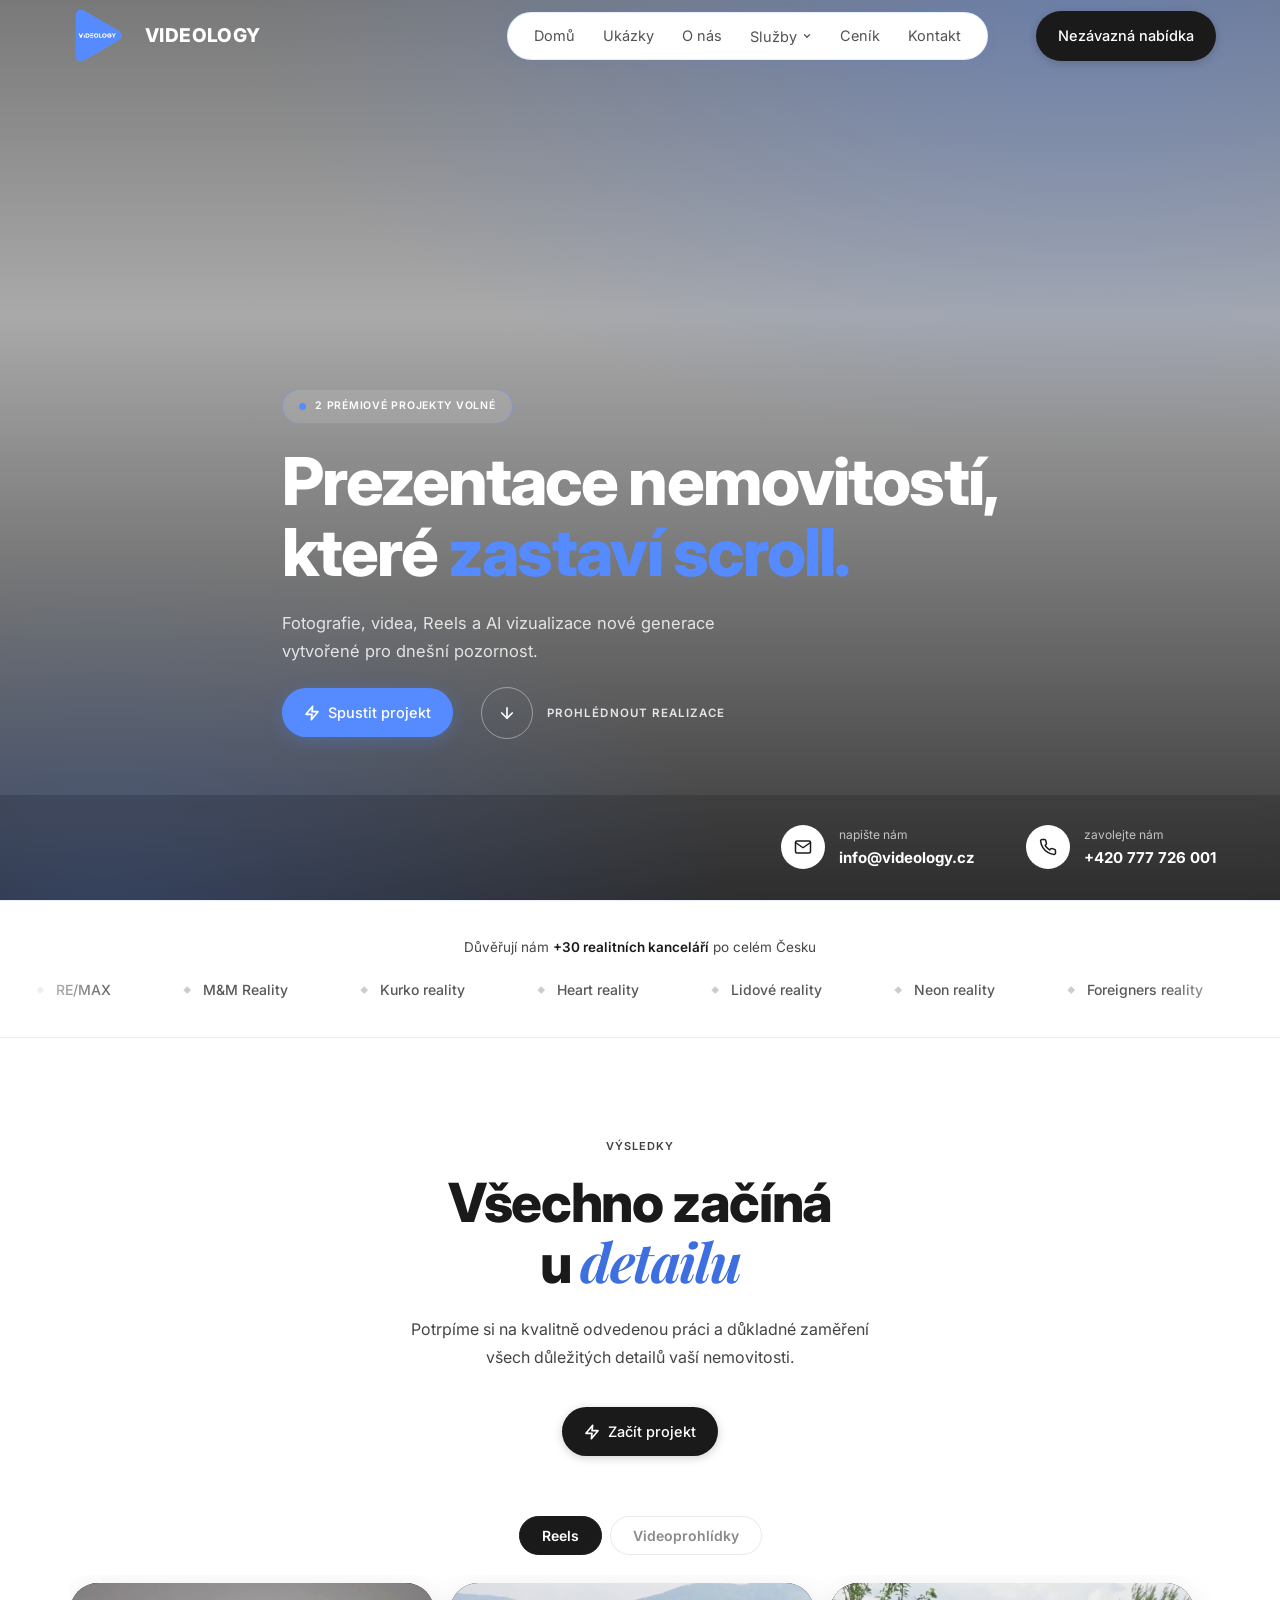
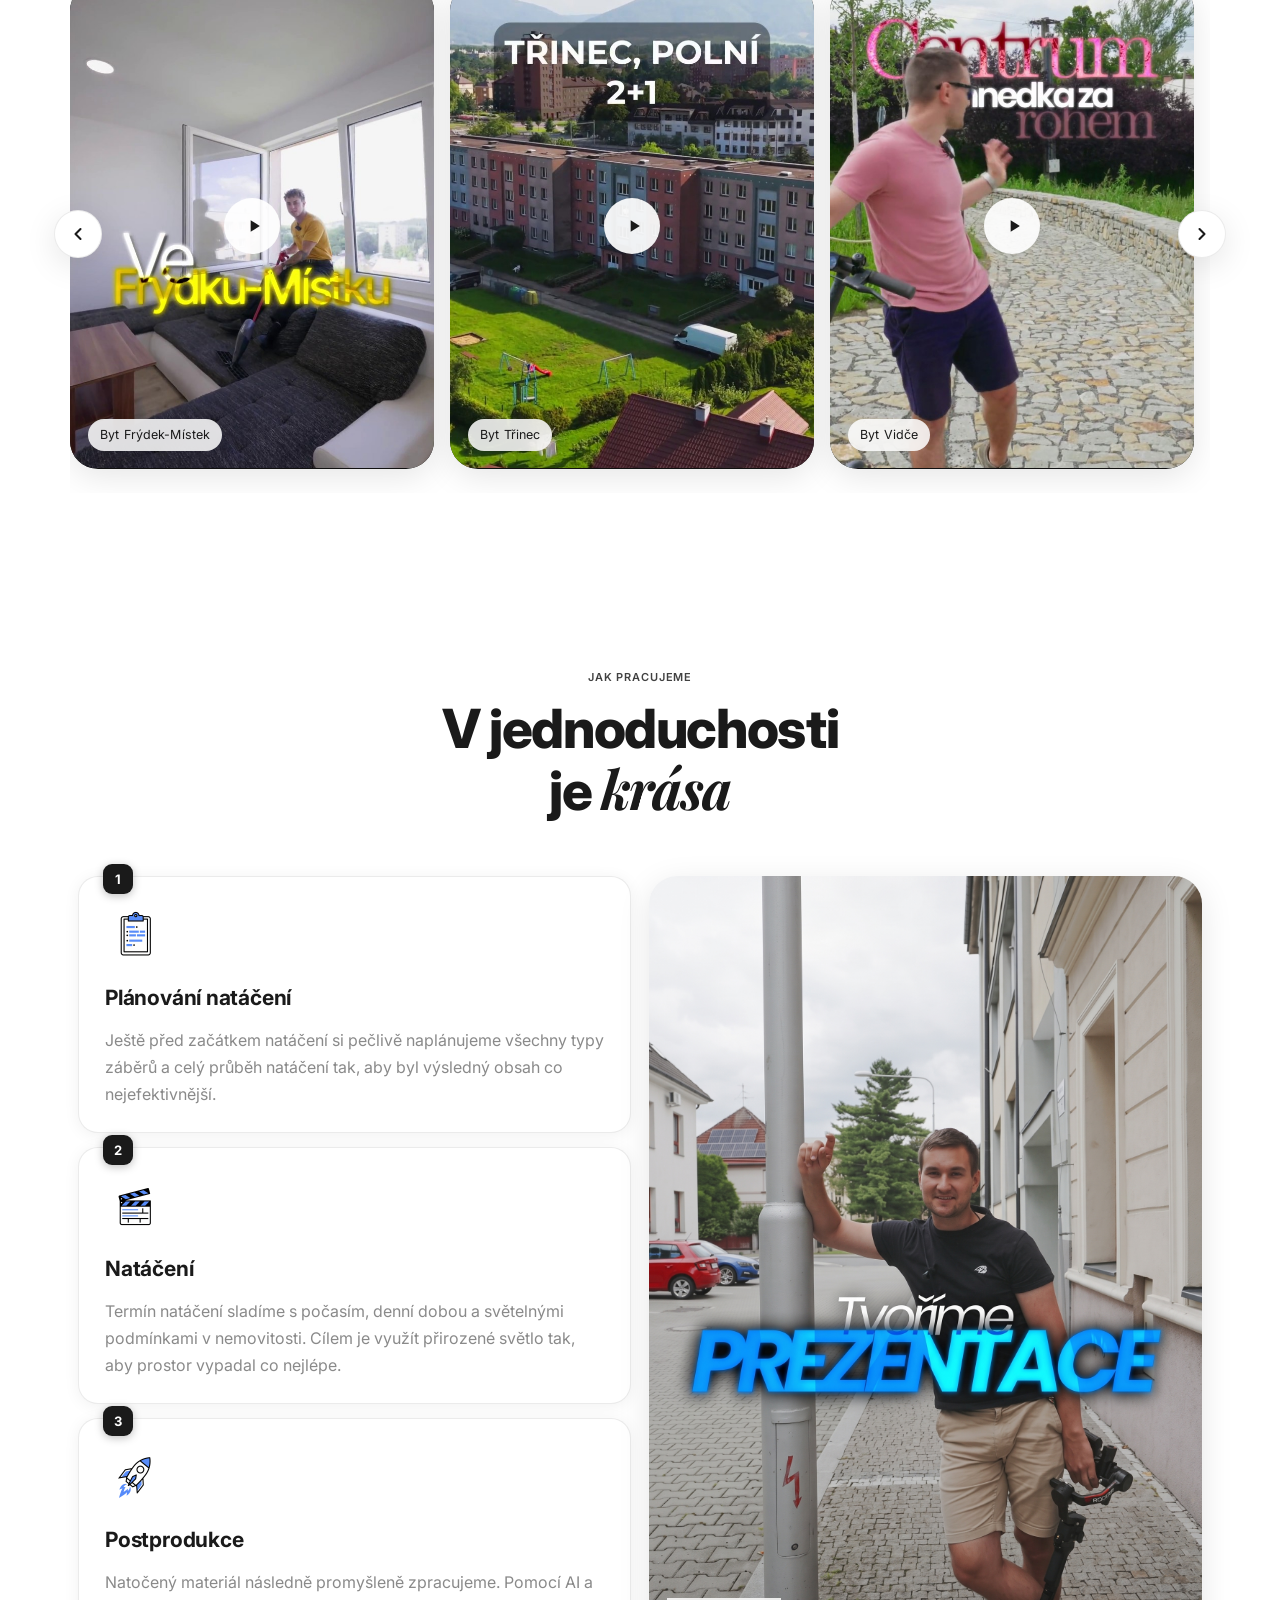
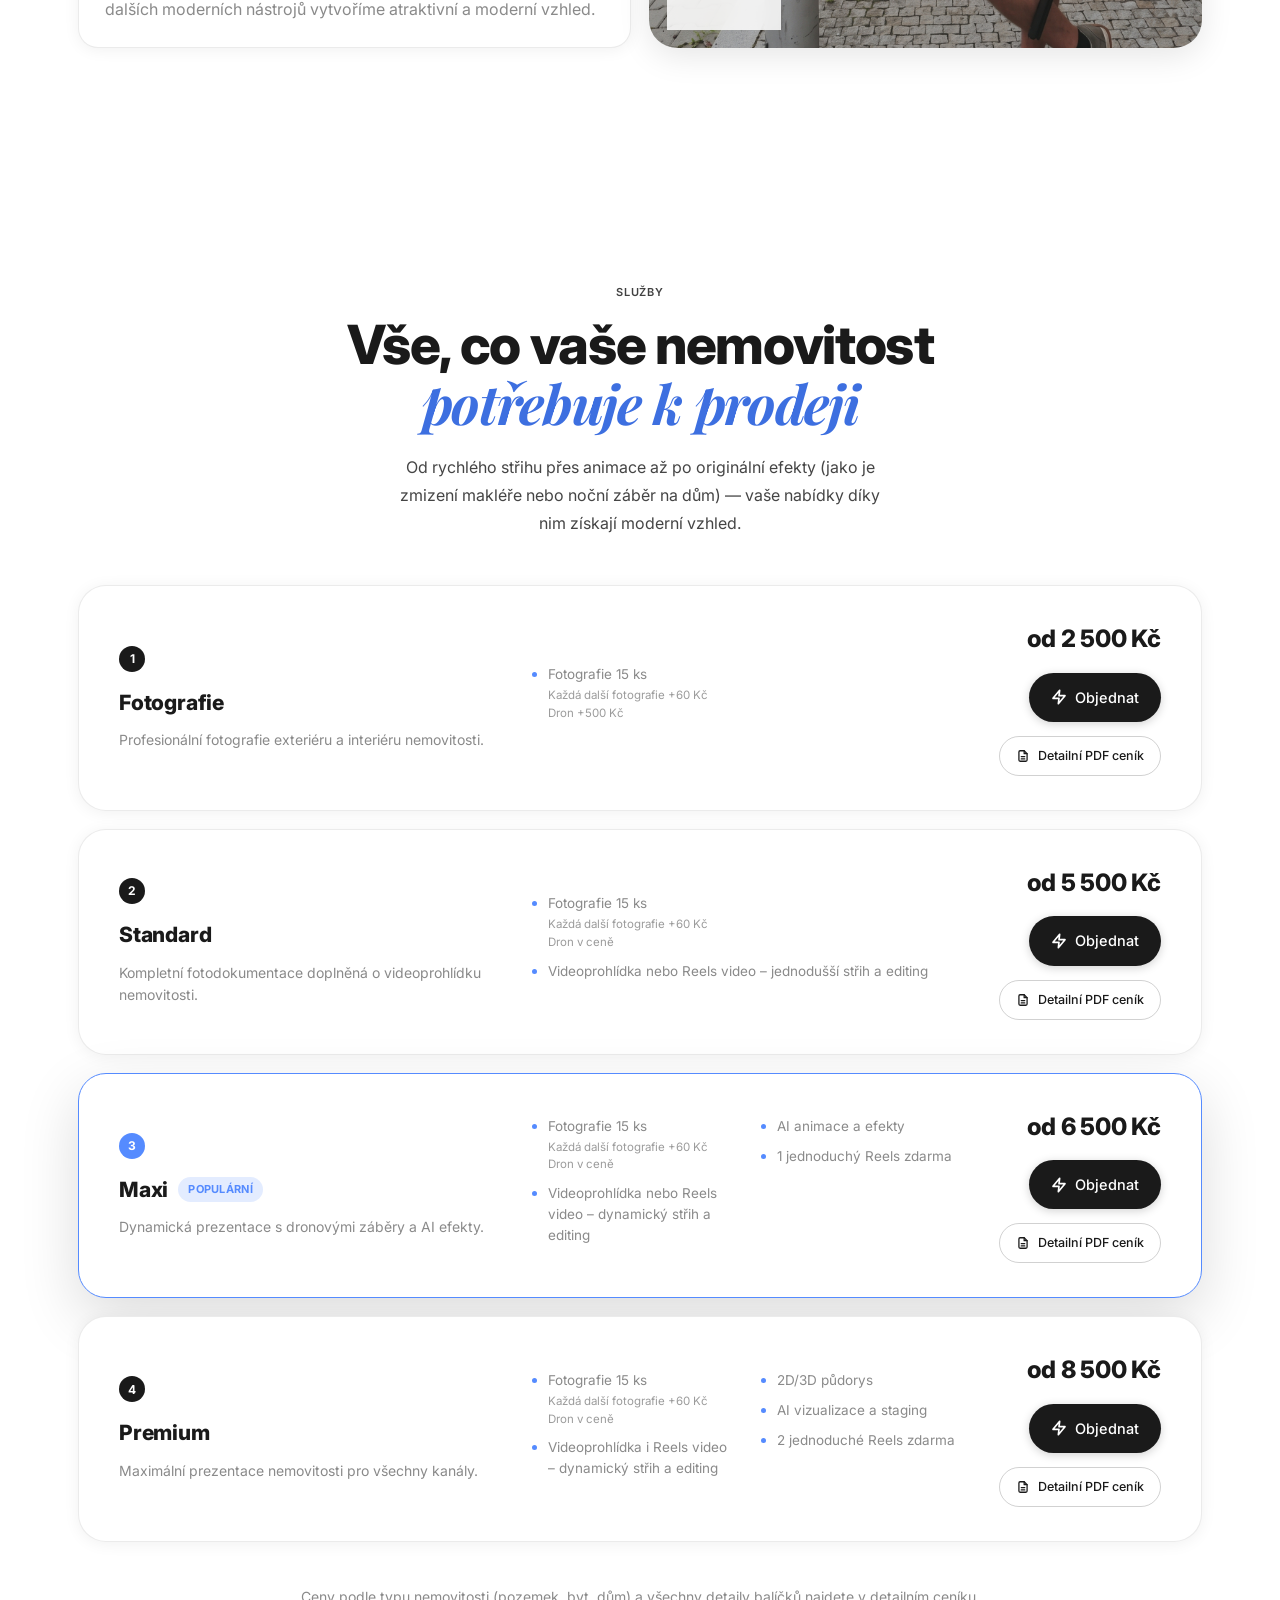
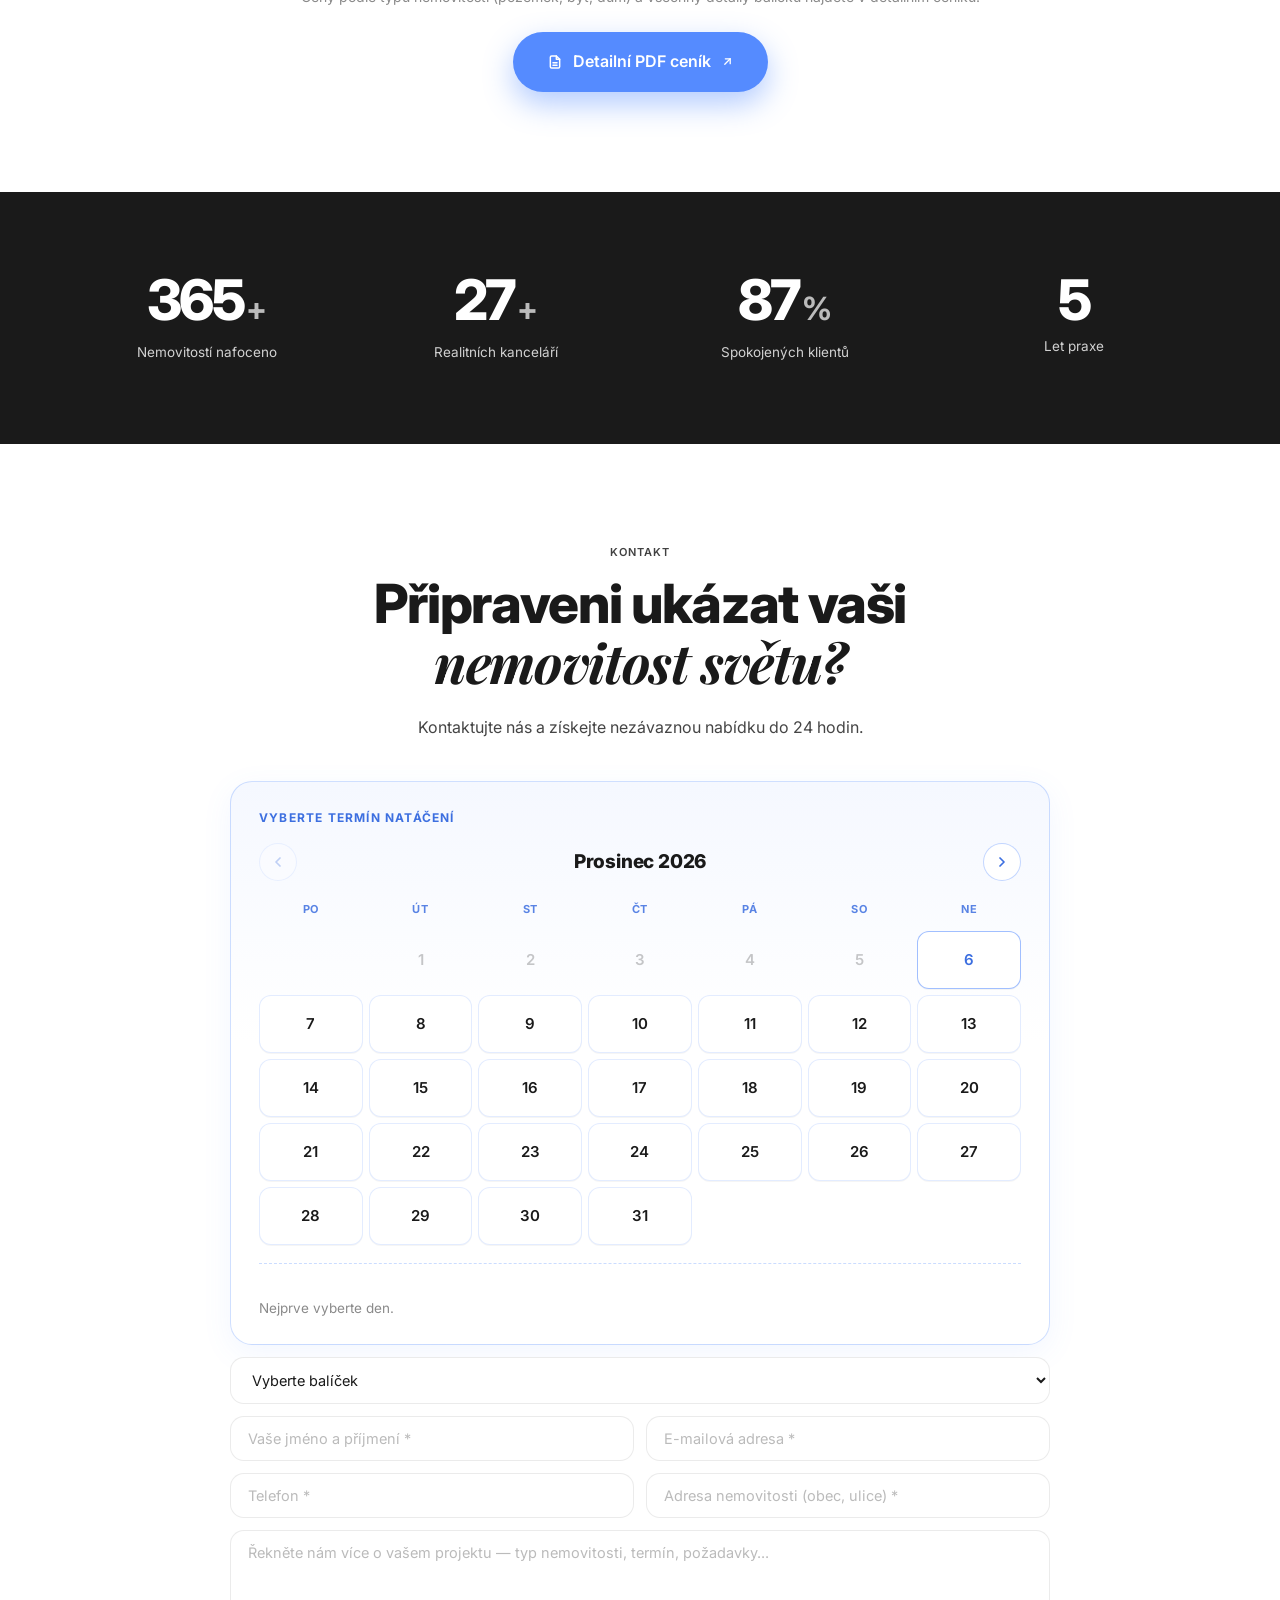
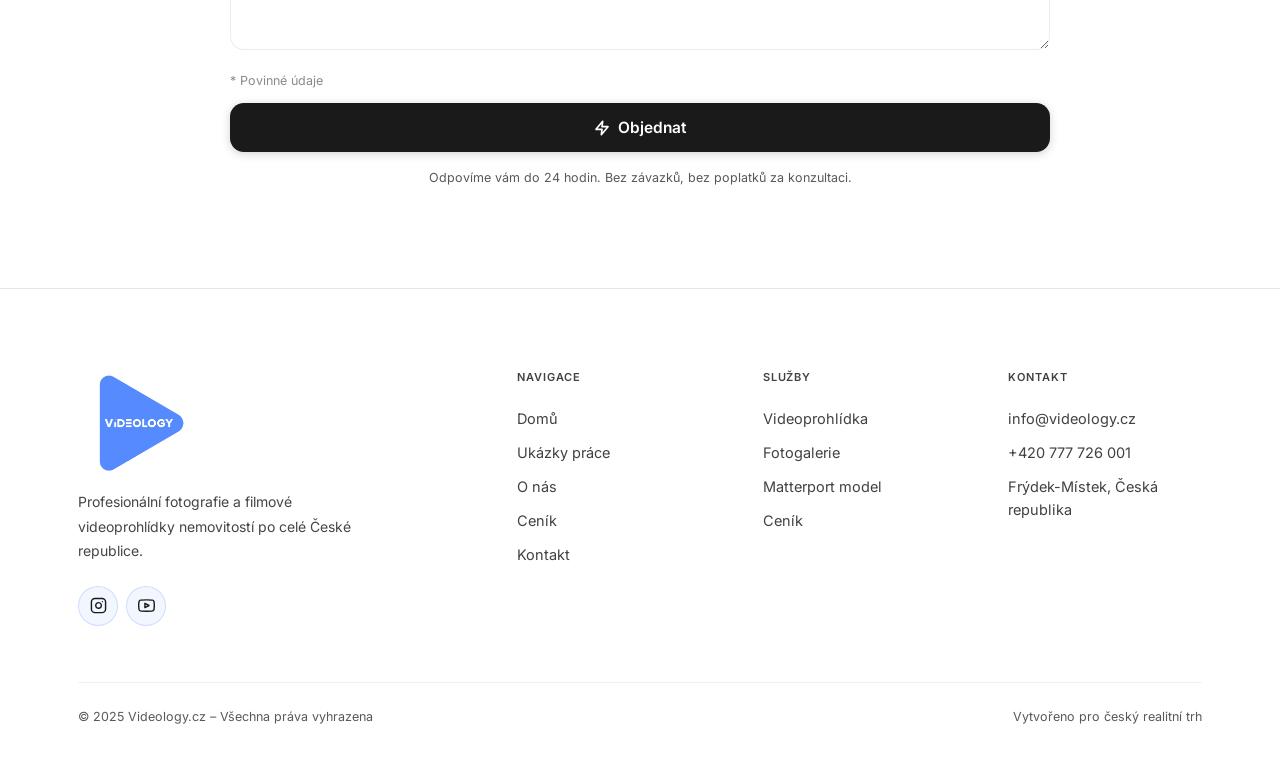
==== index.html @ 1aab9fc9 "Update homepage stats - Drop "48h Dodání fotografií" (no longer accurate) - Add "5 Let praxe" in its" ====
<!DOCTYPE html>
<html lang="cs">
<head>
  <meta charset="UTF-8">
  <meta name="viewport" content="width=device-width, initial-scale=1.0">
  <title>Videology.cz – Fotografie & Videoprohlídky Nemovitostí</title>
  <meta name="description" content="Profesionální fotografie a filmové videoprohlídky nemovitostí. Pomáháme realitním týmům prodávat rychleji díky vizuálnímu storytellingu.">
  <link rel="icon" type="image/png" href="img/logo.png">
  <link rel="preconnect" href="https://fonts.googleapis.com">
  <link rel="preconnect" href="https://fonts.gstatic.com" crossorigin>
  <link href="https://fonts.googleapis.com/css2?family=Playfair+Display:ital,wght@0,700;1,400;1,700&family=Inter:wght@300;400;500;600;800&display=swap" rel="stylesheet">
  <link rel="stylesheet" href="css/style.css">
</head>
<body>

  <!-- ═══════════════════════════════════ NAVBAR ═══════════════════════════════════ -->
  <header class="navbar navbar--over-video" id="navbar">
    <div class="container navbar-inner">
      <a href="#home" class="nav-logo">
        <img src="img/logo.png" alt="Videology" class="brand-logo">
        <span class="brand-wordmark">VIDEOLOGY</span>
      </a>
      <nav class="nav-links" id="navLinks">
        <a href="#home">Domů</a>
        <a href="#vysledky">Ukázky</a>
        <a href="#jak-pracujeme">O nás</a>
        <div class="nav-dropdown">
          <button type="button" class="nav-dropdown-trigger">
            Služby
            <svg width="10" height="10" viewBox="0 0 24 24" fill="none" stroke="currentColor" stroke-width="3" stroke-linecap="round" stroke-linejoin="round"><polyline points="6 9 12 15 18 9"/></svg>
          </button>
          <div class="nav-dropdown-menu">
            <a href="videoprohlidka.html">Videoprohlídka</a>
            <a href="fotogalerie.html">Fotogalerie</a>
            <a href="virtualni-model.html">Matterport model</a>
          </div>
        </div>
        <a href="cenik-videology.pdf" target="_blank" rel="noopener">Ceník</a>
        <a href="kontakt.html">Kontakt</a>
      </nav>
      <a href="#kontakt" class="btn nav-cta">Nezávazná nabídka</a>
      <button class="nav-toggle" id="navToggle" aria-label="Otevřít menu">
        <span></span>
        <span></span>
        <span></span>
      </button>
    </div>
  </header>

  <!-- ═══════════════════════════════════ HERO ════════════════════════════════════ -->
  <section class="hero" id="home">
    <video class="hero-video" autoplay muted loop playsinline preload="auto">
      <source src="video/Videology - promo video na šířku.mp4" type="video/mp4">
    </video>
    <div class="container hero-inner">
      <div class="hero-text">
        <div class="badge">
          <span class="badge-dot"></span>
          2 PRÉMIOVÉ PROJEKTY VOLNÉ
        </div>
        <h1 class="hero-title">
          Prezentace nemovitostí,<br>
          které <em>zastaví scroll.</em>
        </h1>
        <p class="hero-subtitle">
          Fotografie, videa, Reels a AI vizualizace nové generace<br>
          vytvořené pro dnešní pozornost.
        </p>
        <div class="hero-actions">
          <a href="#kontakt" class="btn btn-accent">
            <svg width="16" height="16" viewBox="0 0 24 24" fill="none" stroke="currentColor" stroke-width="2.5" stroke-linecap="round" stroke-linejoin="round"><polygon points="13 2 3 14 12 14 11 22 21 10 12 10 13 2"/></svg>
            Spustit projekt
          </a>
          <a href="#vysledky" class="scroll-cue">
            <span class="scroll-cue-circle">
              <svg width="18" height="18" viewBox="0 0 24 24" fill="none" stroke="currentColor" stroke-width="2.2" stroke-linecap="round" stroke-linejoin="round"><line x1="12" y1="5" x2="12" y2="19"/><polyline points="19 12 12 19 5 12"/></svg>
            </span>
            <span class="scroll-cue-label">Prohlédnout realizace</span>
          </a>
        </div>
      </div>
    </div>

    <div class="hero-bottombar">
      <div class="hero-contacts">
        <div class="hero-contact-item">
          <span class="hero-contact-icon">
            <svg width="18" height="18" viewBox="0 0 24 24" fill="none" stroke="currentColor" stroke-width="2" stroke-linecap="round" stroke-linejoin="round"><path d="M4 4h16v16H4z" opacity="0"/><path d="M22 6l-10 7L2 6"/><rect x="2" y="4" width="20" height="16" rx="2"/></svg>
          </span>
          <span class="hero-contact-text">
            <span>napište nám</span>
            <strong>info@videology.cz</strong>
          </span>
        </div>
        <div class="hero-contact-item">
          <span class="hero-contact-icon">
            <svg width="18" height="18" viewBox="0 0 24 24" fill="none" stroke="currentColor" stroke-width="2" stroke-linecap="round" stroke-linejoin="round"><path d="M22 16.92v3a2 2 0 0 1-2.18 2 19.79 19.79 0 0 1-8.63-3.07 19.5 19.5 0 0 1-6-6 19.79 19.79 0 0 1-3.07-8.67A2 2 0 0 1 4.11 2h3a2 2 0 0 1 2 1.72c.127.96.362 1.903.7 2.81a2 2 0 0 1-.45 2.11L8.09 9.91a16 16 0 0 0 6 6l1.27-1.27a2 2 0 0 1 2.11-.45c.907.338 1.85.573 2.81.7A2 2 0 0 1 22 16.92z"/></svg>
          </span>
          <span class="hero-contact-text">
            <span>zavolejte nám</span>
            <strong>+420 777 726 001</strong>
          </span>
        </div>
      </div>
    </div>
  </section>

  <!-- ═══════════════════════════════════ TICKER ═══════════════════════════════════ -->
  <section class="brands">
    <div class="brands-header">
      <p>Důvěřují nám <strong>+30 realitních kanceláří</strong> po celém Česku</p>
    </div>
    <div class="ticker-wrapper">
      <div class="ticker-track">
        <span class="ticker-item"><span class="ticker-sep">◆</span> RE/MAX</span>
        <span class="ticker-item"><span class="ticker-sep">◆</span> M&M Reality</span>
        <span class="ticker-item"><span class="ticker-sep">◆</span> Kurko reality</span>
        <span class="ticker-item"><span class="ticker-sep">◆</span> Heart reality</span>
        <span class="ticker-item"><span class="ticker-sep">◆</span> Lidové reality</span>
        <span class="ticker-item"><span class="ticker-sep">◆</span> Neon reality</span>
        <span class="ticker-item"><span class="ticker-sep">◆</span> Foreigners reality</span>
        <span class="ticker-item"><span class="ticker-sep">◆</span> RE/MAX</span>
        <span class="ticker-item"><span class="ticker-sep">◆</span> M&M Reality</span>
        <span class="ticker-item"><span class="ticker-sep">◆</span> Kurko reality</span>
        <span class="ticker-item"><span class="ticker-sep">◆</span> Heart reality</span>
        <span class="ticker-item"><span class="ticker-sep">◆</span> Lidové reality</span>
        <span class="ticker-item"><span class="ticker-sep">◆</span> Neon reality</span>
        <span class="ticker-item"><span class="ticker-sep">◆</span> Foreigners reality</span>
      </div>
    </div>
  </section>

  <!-- ═══════════════════════════════════ RESULTS ══════════════════════════════════ -->
  <section class="results-section" id="vysledky">
    <div class="container">
      <div class="results-header fade-up">
        <div class="section-label">Výsledky</div>
        <h2 class="section-title">
          Všechno začíná<br>
          u <em>detailu</em>
        </h2>
        <p class="section-subtitle">
          Potrpíme si na kvalitně odvedenou práci a důkladné zaměření<br>
          všech důležitých detailů vaší nemovitosti.
        </p>
        <a href="#kontakt" class="btn btn-dark">
          <svg width="16" height="16" viewBox="0 0 24 24" fill="none" stroke="currentColor" stroke-width="2.5" stroke-linecap="round" stroke-linejoin="round"><polygon points="13 2 3 14 12 14 11 22 21 10 12 10 13 2"/></svg>
          Začít projekt
        </a>
      </div>

      <div class="results-toggle fade-up">
        <button type="button" class="results-toggle-btn active" data-track="reels">Reels</button>
        <button type="button" class="results-toggle-btn" data-track="wide">Videoprohlídky</button>
      </div>

      <div class="results-carousel">
        <div class="results-track" id="resultsTrackReels" data-track="reels">
          <div class="result-card video-card fade-up" style="--delay:0.1s">
            <video src="video/Reels - Frýdek.mp4" muted loop playsinline preload="none" poster="img/posters/Reels - Frýdek.jpg"></video>
            <span class="video-play">
              <svg width="20" height="20" viewBox="0 0 24 24" fill="currentColor"><path d="M8 5v14l11-7z"/></svg>
            </span>
            <div class="card-handle">Byt Frýdek-Místek</div>
          </div>
          <div class="result-card video-card result-card--raised fade-up" style="--delay:0.2s">
            <video src="video/Třinec - Reels.mp4" muted loop playsinline preload="none" poster="img/posters/Třinec - Reels.jpg"></video>
            <span class="video-play">
              <svg width="20" height="20" viewBox="0 0 24 24" fill="currentColor"><path d="M8 5v14l11-7z"/></svg>
            </span>
            <div class="card-handle">Byt Třinec</div>
          </div>
          <div class="result-card video-card fade-up" style="--delay:0.3s">
            <video src="video/Vidče - reels.mp4" muted loop playsinline preload="none" poster="img/posters/Vidče - reels.jpg"></video>
            <span class="video-play">
              <svg width="20" height="20" viewBox="0 0 24 24" fill="currentColor"><path d="M8 5v14l11-7z"/></svg>
            </span>
            <div class="card-handle">Byt Vidče</div>
          </div>
          <div class="result-card video-card result-card--raised fade-up" style="--delay:0.1s">
            <video src="video/Zábřeh - Reels.mp4" muted loop playsinline preload="none" poster="img/posters/Zábřeh - Reels.jpg"></video>
            <span class="video-play">
              <svg width="20" height="20" viewBox="0 0 24 24" fill="currentColor"><path d="M8 5v14l11-7z"/></svg>
            </span>
            <div class="card-handle">Byt Zábřeh</div>
          </div>
          <div class="result-card video-card fade-up" style="--delay:0.2s">
            <video src="video/Rybí - Oprava reels 3.mp4" muted loop playsinline preload="none" poster="img/posters/Rybí - Oprava reels 3.jpg"></video>
            <span class="video-play">
              <svg width="20" height="20" viewBox="0 0 24 24" fill="currentColor"><path d="M8 5v14l11-7z"/></svg>
            </span>
            <div class="card-handle">Rodinný dům Rybí</div>
          </div>
          <div class="result-card video-card result-card--raised fade-up" style="--delay:0.3s">
            <video src="video/hermanice oprava.mp4" muted loop playsinline preload="none" poster="img/posters/hermanice oprava.jpg"></video>
            <span class="video-play">
              <svg width="20" height="20" viewBox="0 0 24 24" fill="currentColor"><path d="M8 5v14l11-7z"/></svg>
            </span>
            <div class="card-handle">Rodinný dům Heřmanice</div>
          </div>
        </div>

        <div class="results-track" id="resultsTrackWide" data-track="wide" hidden>
          <div class="result-card result-card--wide video-card fade-up" style="--delay:0.1s">
            <video src="video/Krmelín - Prohlídka oprava.mp4" muted loop playsinline preload="none" poster="img/posters/Krmelín - Prohlídka oprava.jpg"></video>
            <span class="video-play">
              <svg width="20" height="20" viewBox="0 0 24 24" fill="currentColor"><path d="M8 5v14l11-7z"/></svg>
            </span>
            <div class="card-handle">Rodinný dům Krmelín</div>
          </div>
          <div class="result-card result-card--wide video-card fade-up" style="--delay:0.2s">
            <video src="video/Lizstwan - Dobratice prohlídka.mp4" muted loop playsinline preload="none" poster="img/posters/Lizstwan - Dobratice prohlídka.jpg"></video>
            <span class="video-play">
              <svg width="20" height="20" viewBox="0 0 24 24" fill="currentColor"><path d="M8 5v14l11-7z"/></svg>
            </span>
            <div class="card-handle">Pozemek Dobratice</div>
          </div>
          <div class="result-card result-card--wide video-card fade-up" style="--delay:0.3s">
            <video src="video/Opava - Prohlídka oprava vizitky.mp4" muted loop playsinline preload="none" poster="img/posters/Opava - Prohlídka oprava vizitky.jpg"></video>
            <span class="video-play">
              <svg width="20" height="20" viewBox="0 0 24 24" fill="currentColor"><path d="M8 5v14l11-7z"/></svg>
            </span>
            <div class="card-handle">Byt Kravaře</div>
          </div>
          <div class="result-card result-card--wide video-card fade-up" style="--delay:0.1s">
            <video src="video/Pardubice 1 - Prohlídka.mp4" muted loop playsinline preload="none" poster="img/posters/Pardubice 1 - Prohlídka.jpg"></video>
            <span class="video-play">
              <svg width="20" height="20" viewBox="0 0 24 24" fill="currentColor"><path d="M8 5v14l11-7z"/></svg>
            </span>
            <div class="card-handle">Byt Pardubice</div>
          </div>
          <div class="result-card result-card--wide video-card fade-up" style="--delay:0.2s">
            <video src="video/Prohlídka - Třinec.mp4" muted loop playsinline preload="none" poster="img/posters/Prohlídka - Třinec.jpg"></video>
            <span class="video-play">
              <svg width="20" height="20" viewBox="0 0 24 24" fill="currentColor"><path d="M8 5v14l11-7z"/></svg>
            </span>
            <div class="card-handle">Byt Třinec</div>
          </div>
          <div class="result-card result-card--wide video-card fade-up" style="--delay:0.3s">
            <video src="video/Zábřeh - Videoprohlídka.mp4" muted loop playsinline preload="none" poster="img/posters/Zábřeh - Videoprohlídka.jpg"></video>
            <span class="video-play">
              <svg width="20" height="20" viewBox="0 0 24 24" fill="currentColor"><path d="M8 5v14l11-7z"/></svg>
            </span>
            <div class="card-handle">Byt Zábřeh</div>
          </div>
        </div>

        <button type="button" class="results-arrow results-arrow--prev" id="resultsPrev" aria-label="Předchozí ukázky">
          <svg width="20" height="20" viewBox="0 0 24 24" fill="none" stroke="currentColor" stroke-width="2.5" stroke-linecap="round" stroke-linejoin="round"><polyline points="15 18 9 12 15 6"/></svg>
        </button>
        <button type="button" class="results-arrow results-arrow--next" id="resultsNext" aria-label="Další ukázky">
          <svg width="20" height="20" viewBox="0 0 24 24" fill="none" stroke="currentColor" stroke-width="2.5" stroke-linecap="round" stroke-linejoin="round"><polyline points="9 18 15 12 9 6"/></svg>
        </button>
      </div>

      <!-- ═══════════════════════════════════ VIDEO LIGHTBOX ═══════════════════════════ -->
      <div class="video-lightbox" id="videoLightbox">
        <button type="button" class="video-lightbox-close" id="videoLightboxClose" aria-label="Zavřít video">
          <svg width="18" height="18" viewBox="0 0 24 24" fill="none" stroke="currentColor" stroke-width="2.5" stroke-linecap="round" stroke-linejoin="round"><line x1="18" y1="6" x2="6" y2="18"/><line x1="6" y1="6" x2="18" y2="18"/></svg>
        </button>
        <video id="videoLightboxPlayer" controls playsinline></video>
      </div>
    </div>
  </section>

  <!-- ═══════════════════════════════════ HOW WE WORK ══════════════════════════════ -->
  <section class="how-section" id="jak-pracujeme">
    <div class="container">
      <div class="fade-up">
        <div class="section-label">Jak pracujeme</div>
        <h2 class="section-title">
          V jednoduchosti<br>
          je <em style="color: var(--dark);">krása</em>
        </h2>
      </div>

      <div class="steps-layout">
        <div class="steps-col">
          <div class="step-card fade-up" style="--delay:0.1s">
            <div class="step-badge">1</div>
            <img class="step-icon" src="img/ikona1.png" alt="Zjišťování & Strategie">
            <h3>Plánování natáčení</h3>
            <p>Ještě před začátkem natáčení si pečlivě naplánujeme všechny typy záběrů a celý průběh natáčení tak, aby byl výsledný obsah co nejefektivnější.</p>
          </div>
          <div class="step-card fade-up" style="--delay:0.2s">
            <div class="step-badge">2</div>
            <img class="step-icon" src="img/ikona2.png" alt="Natáčení">
            <h3>Natáčení</h3>
            <p>Termín natáčení sladíme s počasím, denní dobou a světelnými podmínkami v nemovitosti. Cílem je využít přirozené světlo tak, aby prostor vypadal co nejlépe.</p>
          </div>
          <div class="step-card fade-up" style="--delay:0.3s">
            <div class="step-badge">3</div>
            <img class="step-icon" src="img/ikona3.png" alt="Postprodukce">
            <h3>Postprodukce</h3>
            <p>Natočený materiál následně promyšleně zpracujeme. Pomocí AI a dalších moderních nástrojů vytvoříme atraktivní a moderní vzhled.</p>
          </div>
        </div>
        <a class="quote-photo steps-photo" href="https://www.instagram.com/p/DcbQKlINMeM/" target="_blank" rel="noopener noreferrer" aria-label="Přehrát video na Instagramu">
          <img src="img/kristian-photo.png" alt="Kristián Karas při natáčení" style="object-position: 25% center;">
          <span class="quote-photo-play">
            <svg width="22" height="22" viewBox="0 0 24 24" fill="currentColor"><path d="M8 5v14l11-7z"/></svg>
          </span>
          <div class="card-handle">@videology.cz</div>
        </a>
      </div>
    </div>
  </section>

  <!-- ═══════════════════════════════════ SERVICES ════════════════════════════════ -->
  <section class="services-section">
    <div class="container">
      <div class="fade-up">
        <div class="section-label">Služby</div>
        <h2 class="section-title">
          Vše, co vaše nemovitost<br>
          <em>potřebuje k prodeji</em>
        </h2>
        <p class="section-subtitle">
          Od rychlého střihu přes animace až po originální efekty (jako je zmizení makléře nebo noční
          záběr na dům) — vaše nabídky díky nim získají moderní vzhled.
        </p>
      </div>

      <div class="plan-list">
        <div class="plan-row fade-up" style="--delay:0.1s">
          <div class="plan-row-info">
            <span class="plan-row-index">1</span>
            <h3>Fotografie</h3>
            <p>Profesionální fotografie exteriéru a interiéru nemovitosti.</p>
          </div>
          <ul class="plan-row-features">
            <li>Fotografie 15 ks<span class="plan-row-note">Každá další fotografie +60 Kč<br>Dron +500 Kč</span></li>
          </ul>
          <div class="plan-row-cta">
            <div class="plan-row-price">od 2 500 Kč</div>
            <a href="#kontakt" class="btn btn-dark plan-order-btn" data-package="Fotografie">
              <svg width="16" height="16" viewBox="0 0 24 24" fill="none" stroke="currentColor" stroke-width="2.5" stroke-linecap="round" stroke-linejoin="round"><polygon points="13 2 3 14 12 14 11 22 21 10 12 10 13 2"/></svg>
              Objednat
            </a>
            <a href="cenik-fotografie.pdf" target="_blank" rel="noopener" class="btn btn-outline plan-pdf-btn">
              <svg width="14" height="14" viewBox="0 0 24 24" fill="none" stroke="currentColor" stroke-width="2.2" stroke-linecap="round" stroke-linejoin="round"><path d="M14 3H7a2 2 0 0 0-2 2v14a2 2 0 0 0 2 2h10a2 2 0 0 0 2-2V8z"/><polyline points="14 3 14 8 19 8"/><line x1="9" y1="13" x2="15" y2="13"/><line x1="9" y1="17" x2="15" y2="17"/></svg>
              Detailní PDF ceník
            </a>
          </div>
        </div>

        <div class="plan-row fade-up" style="--delay:0.2s">
          <div class="plan-row-info">
            <span class="plan-row-index">2</span>
            <h3>Standard</h3>
            <p>Kompletní fotodokumentace doplněná o videoprohlídku nemovitosti.</p>
          </div>
          <ul class="plan-row-features">
            <li>Fotografie 15 ks<span class="plan-row-note">Každá další fotografie +60 Kč<br>Dron v ceně</span></li>
            <li>Videoprohlídka nebo Reels video – jednodušší střih a editing</li>
          </ul>
          <div class="plan-row-cta">
            <div class="plan-row-price">od 5 500 Kč</div>
            <a href="#kontakt" class="btn btn-dark plan-order-btn" data-package="Standard">
              <svg width="16" height="16" viewBox="0 0 24 24" fill="none" stroke="currentColor" stroke-width="2.5" stroke-linecap="round" stroke-linejoin="round"><polygon points="13 2 3 14 12 14 11 22 21 10 12 10 13 2"/></svg>
              Objednat
            </a>
            <a href="cenik-standard.pdf" target="_blank" rel="noopener" class="btn btn-outline plan-pdf-btn">
              <svg width="14" height="14" viewBox="0 0 24 24" fill="none" stroke="currentColor" stroke-width="2.2" stroke-linecap="round" stroke-linejoin="round"><path d="M14 3H7a2 2 0 0 0-2 2v14a2 2 0 0 0 2 2h10a2 2 0 0 0 2-2V8z"/><polyline points="14 3 14 8 19 8"/><line x1="9" y1="13" x2="15" y2="13"/><line x1="9" y1="17" x2="15" y2="17"/></svg>
              Detailní PDF ceník
            </a>
          </div>
        </div>

        <div class="plan-row plan-row--featured fade-up" style="--delay:0.3s">
          <div class="plan-row-info">
            <span class="plan-row-index">3</span>
            <h3>Maxi <span class="package-badge">Populární</span></h3>
            <p>Dynamická prezentace s dronovými záběry a AI efekty.</p>
          </div>
          <ul class="plan-row-features">
            <li>Fotografie 15 ks<span class="plan-row-note">Každá další fotografie +60 Kč<br>Dron v ceně</span></li>
            <li>Videoprohlídka nebo Reels video – dynamický střih a editing</li>
            <li>AI animace a efekty</li>
            <li>1 jednoduchý Reels zdarma</li>
          </ul>
          <div class="plan-row-cta">
            <div class="plan-row-price">od 6 500 Kč</div>
            <a href="#kontakt" class="btn btn-dark plan-order-btn" data-package="Maxi">
              <svg width="16" height="16" viewBox="0 0 24 24" fill="none" stroke="currentColor" stroke-width="2.5" stroke-linecap="round" stroke-linejoin="round"><polygon points="13 2 3 14 12 14 11 22 21 10 12 10 13 2"/></svg>
              Objednat
            </a>
            <a href="cenik-maxi.pdf" target="_blank" rel="noopener" class="btn btn-outline plan-pdf-btn">
              <svg width="14" height="14" viewBox="0 0 24 24" fill="none" stroke="currentColor" stroke-width="2.2" stroke-linecap="round" stroke-linejoin="round"><path d="M14 3H7a2 2 0 0 0-2 2v14a2 2 0 0 0 2 2h10a2 2 0 0 0 2-2V8z"/><polyline points="14 3 14 8 19 8"/><line x1="9" y1="13" x2="15" y2="13"/><line x1="9" y1="17" x2="15" y2="17"/></svg>
              Detailní PDF ceník
            </a>
          </div>
        </div>

        <div class="plan-row fade-up" style="--delay:0.4s">
          <div class="plan-row-info">
            <span class="plan-row-index">4</span>
            <h3>Premium</h3>
            <p>Maximální prezentace nemovitosti pro všechny kanály.</p>
          </div>
          <ul class="plan-row-features">
            <li>Fotografie 15 ks<span class="plan-row-note">Každá další fotografie +60 Kč<br>Dron v ceně</span></li>
            <li>Videoprohlídka i Reels video – dynamický střih a editing</li>
            <li>2D/3D půdorys</li>
            <li>AI vizualizace a staging</li>
            <li>2 jednoduché Reels zdarma</li>
          </ul>
          <div class="plan-row-cta">
            <div class="plan-row-price">od 8 500 Kč</div>
            <a href="#kontakt" class="btn btn-dark plan-order-btn" data-package="Premium">
              <svg width="16" height="16" viewBox="0 0 24 24" fill="none" stroke="currentColor" stroke-width="2.5" stroke-linecap="round" stroke-linejoin="round"><polygon points="13 2 3 14 12 14 11 22 21 10 12 10 13 2"/></svg>
              Objednat
            </a>
            <a href="cenik-premium.pdf" target="_blank" rel="noopener" class="btn btn-outline plan-pdf-btn">
              <svg width="14" height="14" viewBox="0 0 24 24" fill="none" stroke="currentColor" stroke-width="2.2" stroke-linecap="round" stroke-linejoin="round"><path d="M14 3H7a2 2 0 0 0-2 2v14a2 2 0 0 0 2 2h10a2 2 0 0 0 2-2V8z"/><polyline points="14 3 14 8 19 8"/><line x1="9" y1="13" x2="15" y2="13"/><line x1="9" y1="17" x2="15" y2="17"/></svg>
              Detailní PDF ceník
            </a>
          </div>
        </div>
      </div>

      <p class="pricing-note fade-up">
        Ceny podle typu nemovitosti (pozemek, byt, dům) a všechny detaily balíčků najdete v detailním ceníku.
      </p>
      <div class="pdf-btn-wrap fade-up">
        <a href="cenik-videology.pdf" target="_blank" rel="noopener" class="btn pdf-btn pdf-btn--hl">
          <svg width="16" height="16" viewBox="0 0 24 24" fill="none" stroke="currentColor" stroke-width="2.2" stroke-linecap="round" stroke-linejoin="round"><path d="M14 3H7a2 2 0 0 0-2 2v14a2 2 0 0 0 2 2h10a2 2 0 0 0 2-2V8z"/><polyline points="14 3 14 8 19 8"/><line x1="9" y1="13" x2="15" y2="13"/><line x1="9" y1="17" x2="15" y2="17"/></svg>
          Detailní PDF ceník
          <svg width="13" height="13" viewBox="0 0 24 24" fill="none" stroke="currentColor" stroke-width="2.4" stroke-linecap="round" stroke-linejoin="round"><line x1="7" y1="17" x2="17" y2="7"/><polyline points="8 7 17 7 17 16"/></svg>
        </a>
      </div>
    </div>
  </section>

  <!-- ═══════════════════════════════════ STATS ════════════════════════════════════ -->
  <section class="stats-section">
    <div class="container">
      <div class="stats-grid">
        <div class="stat-item fade-up" style="--delay:0.1s">
          <div class="stat-row">
            <span class="stat-number" data-target="400">0</span>
            <span class="stat-suffix">+</span>
          </div>
          <div class="stat-label">Nemovitostí nafoceno</div>
        </div>
        <div class="stat-item fade-up" style="--delay:0.15s">
          <div class="stat-row">
            <span class="stat-number" data-target="30">0</span>
            <span class="stat-suffix">+</span>
          </div>
          <div class="stat-label">Realitních kanceláří</div>
        </div>
        <div class="stat-item fade-up" style="--delay:0.2s">
          <div class="stat-row">
            <span class="stat-number" data-target="95">0</span>
            <span class="stat-suffix">%</span>
          </div>
          <div class="stat-label">Spokojených klientů</div>
        </div>
        <div class="stat-item fade-up" style="--delay:0.25s">
          <div class="stat-row">
            <span class="stat-number" data-target="5">0</span>
          </div>
          <div class="stat-label">Let praxe</div>
        </div>
      </div>
    </div>
  </section>

  <!-- ═══════════════════════════════════ CTA / CONTACT ════════════════════════════ -->
  <section class="cta-section" id="kontakt">
    <div class="container">
      <div class="cta-inner fade-up">
        <div class="section-label">Kontakt</div>
        <h2 class="section-title">
          Připraveni ukázat vaši<br>
          <em style="color: var(--dark);">nemovitost světu?</em>
        </h2>
        <p class="section-subtitle">
          Kontaktujte nás a získejte nezávaznou nabídku do 24 hodin.
        </p>

        <form class="contact-form" id="contactForm" novalidate>
          <input type="hidden" name="access_key" value="700cf7c3-3d35-4d23-aad1-de36ebc13140">
          <input type="hidden" name="subject" value="Nová poptávka z webu Videology.cz">
          <input type="checkbox" name="botcheck" style="display:none" tabindex="-1" autocomplete="off">

          <div class="booking-calendar">
            <span class="booking-calendar-label">Vyberte termín natáčení</span>
            <div class="cal">
              <div class="cal-head">
                <button type="button" class="cal-nav" id="calPrev" aria-label="Předchozí měsíc">
                  <svg width="16" height="16" viewBox="0 0 24 24" fill="none" stroke="currentColor" stroke-width="2.6" stroke-linecap="round" stroke-linejoin="round"><polyline points="15 18 9 12 15 6"/></svg>
                </button>
                <span class="cal-title" id="calTitle"></span>
                <button type="button" class="cal-nav" id="calNext" aria-label="Další měsíc">
                  <svg width="16" height="16" viewBox="0 0 24 24" fill="none" stroke="currentColor" stroke-width="2.6" stroke-linecap="round" stroke-linejoin="round"><polyline points="9 18 15 12 9 6"/></svg>
                </button>
              </div>
              <div class="cal-weekdays"><span>Po</span><span>Út</span><span>St</span><span>Čt</span><span>Pá</span><span>So</span><span>Ne</span></div>
              <div class="cal-grid" id="calGrid"></div>
            </div>
            <div class="booking-cal-times" id="bookingTimes" hidden></div>
            <p class="booking-summary" id="bookingSummary">Nejprve vyberte den.</p>
            <input type="hidden" name="Preferovaný termín" id="bookingTerminInput">
          </div>

          <div class="form-field">
            <select name="Balíček" id="packageSelect" required>
              <option value="" disabled selected>Vyberte balíček</option>
              <option value="Fotografie">Fotografie — od 2 500 Kč</option>
              <option value="Standard">Standard — od 5 500 Kč</option>
              <option value="Maxi">Maxi — od 6 500 Kč</option>
              <option value="Premium">Premium — od 8 500 Kč</option>
              <option value="Nejsem si jistý/á – poraďte mi">Nejsem si jistý/á, poraďte mi</option>
            </select>
            <span class="field-error" role="alert"></span>
          </div>

          <div class="form-row">
            <div class="form-field">
              <input type="text" name="name" placeholder="Vaše jméno a příjmení *" autocomplete="name" required>
              <span class="field-error" role="alert"></span>
            </div>
            <div class="form-field">
              <input type="email" name="email" placeholder="E-mailová adresa *" autocomplete="email" required>
              <span class="field-error" role="alert"></span>
            </div>
          </div>
          <div class="form-row">
            <div class="form-field">
              <input type="tel" name="phone" placeholder="Telefon *" autocomplete="tel" inputmode="tel" required>
              <span class="field-error" role="alert"></span>
            </div>
            <div class="form-field">
              <input type="text" name="address" placeholder="Adresa nemovitosti (obec, ulice) *" autocomplete="street-address" required>
              <span class="field-error" role="alert"></span>
            </div>
          </div>
          <div class="form-field">
            <textarea name="message" placeholder="Řekněte nám více o vašem projektu — typ nemovitosti, termín, požadavky..." rows="5"></textarea>
          </div>
          <p class="form-required-note">* Povinné údaje</p>
          <button type="submit" class="btn btn-dark btn-submit" id="submitBtn">
            <svg width="16" height="16" viewBox="0 0 24 24" fill="none" stroke="currentColor" stroke-width="2.5" stroke-linecap="round" stroke-linejoin="round"><polygon points="13 2 3 14 12 14 11 22 21 10 12 10 13 2"/></svg>
            Objednat
          </button>
          <p class="form-note">Odpovíme vám do 24 hodin. Bez závazků, bez poplatků za konzultaci.</p>
        </form>
      </div>
    </div>
  </section>

  <!-- ═══════════════════════════════════ FOOTER ═══════════════════════════════════ -->
  <footer class="footer">
    <div class="container">
      <div class="footer-grid">
        <div class="footer-col footer-brand">
          <a href="#home" class="nav-logo footer-logo">
            <img src="img/logo.png" alt="Videology" class="brand-logo brand-logo--lg">
          </a>
          <p>Profesionální fotografie a filmové videoprohlídky nemovitostí po celé České republice.</p>
          <div class="footer-social">
            <a href="https://www.instagram.com/videology.cz/" target="_blank" rel="noopener noreferrer" aria-label="Instagram" class="social-icon">
              <svg width="17" height="17" viewBox="0 0 24 24" fill="none" stroke="currentColor" stroke-width="2" stroke-linecap="round"><rect x="2" y="2" width="20" height="20" rx="5"/><path d="M16 11.37A4 4 0 1 1 12.63 8 4 4 0 0 1 16 11.37z"/><line x1="17.5" y1="6.5" x2="17.51" y2="6.5"/></svg>
            </a>
            <a href="https://www.youtube.com/@videology_cz3250" target="_blank" rel="noopener noreferrer" aria-label="YouTube" class="social-icon">
              <svg width="17" height="17" viewBox="0 0 24 24" fill="none" stroke="currentColor" stroke-width="2" stroke-linecap="round" stroke-linejoin="round"><path d="M22.54 6.42a2.78 2.78 0 0 0-1.95-1.96C18.88 4 12 4 12 4s-6.88 0-8.59.46a2.78 2.78 0 0 0-1.95 1.96A29 29 0 0 0 1 12a29 29 0 0 0 .46 5.58A2.78 2.78 0 0 0 3.41 19.6C5.12 20 12 20 12 20s6.88 0 8.59-.46a2.78 2.78 0 0 0 1.95-1.95A29 29 0 0 0 23 12a29 29 0 0 0-.46-5.58z"/><polygon points="9.75 15.02 15.5 12 9.75 8.98 9.75 15.02"/></svg>
            </a>
          </div>
        </div>

        <div class="footer-col">
          <h4>Navigace</h4>
          <a href="#home">Domů</a>
          <a href="#vysledky">Ukázky práce</a>
          <a href="#jak-pracujeme">O nás</a>
          <a href="cenik-videology.pdf" target="_blank" rel="noopener">Ceník</a>
          <a href="kontakt.html">Kontakt</a>
        </div>

        <div class="footer-col">
          <h4>Služby</h4>
          <a href="videoprohlidka.html">Videoprohlídka</a>
          <a href="fotogalerie.html">Fotogalerie</a>
          <a href="virtualni-model.html">Matterport model</a>
          <a href="cenik-videology.pdf" target="_blank" rel="noopener">Ceník</a>
        </div>

        <div class="footer-col">
          <h4>Kontakt</h4>
          <a href="mailto:info@videology.cz">info@videology.cz</a>
          <a href="tel:+420777726001">+420 777 726 001</a>
          <span>Frýdek-Místek, Česká republika</span>
        </div>
      </div>

      <div class="footer-bottom">
        <p>© 2025 Videology.cz – Všechna práva vyhrazena</p>
        <p>Vytvořeno pro český realitní trh</p>
      </div>
    </div>
  </footer>

  <script src="js/main.js"></script>
</body>
</html>
---- css/style.css ----
/* ═══════════════════════════════════════════════════════
   VIDEOLOGY.CZ — Main Stylesheet
   ═══════════════════════════════════════════════════════ */

/* ── Variables ── */
:root {
  --bg:          #ffffff;
  --bg-card:     #ffffff;
  --dark:        #1a1a1a;
  --dark-2:      #3d6fe0;
  --text:        #3a3a3a;
  --muted:       #8a8a8a;
  --border:      rgba(0, 0, 0, 0.08);
  --shadow:      0 2px 16px rgba(0, 0, 0, 0.06);
  --shadow-md:   0 8px 32px rgba(0, 0, 0, 0.10);
  --shadow-lg:   0 20px 60px rgba(0, 0, 0, 0.14);
  --radius:      20px;
  --radius-sm:   12px;
  --radius-lg:   28px;
  --font:        'Inter', -apple-system, BlinkMacSystemFont, sans-serif;
  --serif:       'Playfair Display', Georgia, serif;
  --ease:        cubic-bezier(0.22, 1, 0.36, 1);
  --nav-h:       72px;

  /* Brand accents */
  --accent:      #558bff;
  --accent-2:    #3d6fe0;
  --accent-ink:  #ffffff;
  --accent-dim:  rgba(85, 139, 255, 0.16);
  --purple:      #558bff;
  --purple-dim:  rgba(85, 139, 255, 0.18);
}

/* ── Reset ── */
*, *::before, *::after { box-sizing: border-box; margin: 0; padding: 0; }
html { scroll-behavior: smooth; -webkit-text-size-adjust: 100%; }
body {
  font-family: var(--font);
  background: var(--bg);
  color: var(--dark);
  line-height: 1.6;
  overflow-x: hidden;
  -webkit-font-smoothing: antialiased;
}

img { display: block; max-width: 100%; }
a { color: inherit; text-decoration: none; }
button { cursor: pointer; }

/* ── Container ── */
.container {
  max-width: 1180px;
  margin: 0 auto;
  padding: 0 28px;
}

/* ── Typography helpers ── */
.section-label {
  font-size: 11px;
  font-weight: 600;
  letter-spacing: 0.08em;
  text-transform: uppercase;
  color: rgba(17,17,17,0.8);
  text-align: center;
  margin-bottom: 14px;
}

.section-title {
  font-family: var(--font);
  font-size: clamp(36px, 4.5vw, 54px);
  font-weight: 800;
  line-height: 1.08;
  letter-spacing: -0.025em;
  color: var(--dark);
  text-align: center;
  margin-bottom: 18px;
}

.section-title em {
  font-family: var(--serif);
  font-style: italic;
  font-weight: 700;
  color: var(--accent-2);
}

.section-subtitle {
  font-size: 16px;
  color: rgba(17,17,17,0.78);
  text-align: center;
  max-width: 500px;
  margin: 0 auto 32px;
  line-height: 1.75;
}

/* ── Buttons ── */
.btn {
  display: inline-flex;
  align-items: center;
  gap: 8px;
  padding: 13px 22px;
  border-radius: 50px;
  font-family: var(--font);
  font-size: 14.5px;
  font-weight: 500;
  border: none;
  white-space: nowrap;
  transition: transform 0.2s var(--ease), box-shadow 0.2s var(--ease), background 0.2s;
  cursor: pointer;
}

.btn-dark {
  background: var(--dark);
  color: #fff;
  box-shadow: 0 2px 10px rgba(0,0,0,0.18);
}

.btn-dark:hover {
  background: #000000;
  transform: translateY(-2px);
  box-shadow: 0 8px 24px rgba(0,0,0,0.22);
}

.btn-dark:active { transform: translateY(0); }

/* ── Outline button + PDF price-list link ── */
.btn-outline {
  background: transparent;
  color: var(--dark);
  border: 1.5px solid rgba(0,0,0,0.18);
}
.btn-outline:hover {
  background: var(--dark);
  color: #fff;
  border-color: var(--dark);
  transform: translateY(-2px);
}
.pdf-btn { margin-top: 6px; }
.pdf-btn-wrap { text-align: center; margin-top: 18px; }
.pdf-btn--hl {
  background: var(--accent);
  color: #fff;
  padding: 17px 34px;
  font-size: 16px;
  font-weight: 600;
  gap: 10px;
  box-shadow: 0 12px 30px rgba(85, 139, 255, 0.45);
}
.pdf-btn--hl:hover {
  background: var(--accent-2);
  transform: translateY(-3px);
  box-shadow: 0 16px 36px rgba(61, 111, 224, 0.5);
}

.btn-submit {
  width: 100%;
  justify-content: center;
  border-radius: 14px;
  padding: 15px 24px;
  font-size: 15.5px;
  font-weight: 600;
}

/* ── Scroll-reveal ── */
.fade-up {
  opacity: 0;
  transform: translateY(28px);
  transition: opacity 0.65s var(--ease), transform 0.65s var(--ease);
  transition-delay: var(--delay, 0s);
}
.fade-up.visible {
  opacity: 1;
  transform: translateY(0);
}


/* ═══════════════════════════════════════════════════════
   NAVBAR
   ═══════════════════════════════════════════════════════ */
.navbar {
  position: fixed;
  inset: 0 0 auto 0;
  z-index: 200;
  height: var(--nav-h);
  background: transparent;
  transition: background 0.3s, box-shadow 0.3s;
}

.navbar.scrolled {
  background: rgba(255,255,255,0.92);
  backdrop-filter: blur(14px);
  -webkit-backdrop-filter: blur(14px);
  box-shadow: 0 1px 24px rgba(0,0,0,0.1);
}

.navbar .container {
  max-width: none;
  padding: 0 clamp(20px, 6vw, 64px);
}

.navbar-inner {
  display: flex;
  align-items: center;
  height: var(--nav-h);
  gap: 40px;
}

.nav-logo {
  display: flex;
  align-items: center;
  gap: 10px;
  font-weight: 700;
  font-size: 16.5px;
  letter-spacing: -0.01em;
  flex-shrink: 0;
}

.brand-logo {
  height: 60px;
  width: auto;
  display: block;
  flex-shrink: 0;
}
.brand-logo--lg { height: 110px; }

.brand-wordmark {
  font-size: 19px;
  font-weight: 800;
  letter-spacing: 0.02em;
  color: var(--dark);
  transition: color 0.3s;
}
.navbar--over-video:not(.scrolled) .brand-wordmark { color: #fff; }

.nav-links {
  display: flex;
  align-items: center;
  gap: 28px;
  margin-left: auto;
  background: #ffffff;
  border: 1px solid rgba(85,139,255,0.15);
  box-shadow: 0 2px 14px rgba(85,139,255,0.08);
  backdrop-filter: blur(10px);
  -webkit-backdrop-filter: blur(10px);
  padding: 11px 26px;
  border-radius: 50px;
}

.nav-links a {
  font-size: 14.5px;
  font-weight: 400;
  color: var(--dark);
  opacity: 0.75;
  transition: opacity 0.2s, color 0.2s;
}
.nav-links a:hover { opacity: 1; color: var(--accent); }

.nav-dropdown { position: relative; }

.nav-dropdown-trigger {
  display: flex;
  align-items: center;
  gap: 5px;
  background: none;
  border: none;
  padding: 0;
  font-family: var(--font);
  font-size: 14.5px;
  font-weight: 400;
  color: var(--dark);
  opacity: 0.75;
  cursor: pointer;
  transition: opacity 0.2s, color 0.2s;
}
.nav-dropdown-trigger svg { transition: transform 0.2s; }
.nav-dropdown:hover .nav-dropdown-trigger,
.nav-dropdown.open .nav-dropdown-trigger { opacity: 1; color: var(--accent); }
.nav-dropdown:hover .nav-dropdown-trigger svg,
.nav-dropdown.open .nav-dropdown-trigger svg { transform: rotate(180deg); }

.nav-dropdown-menu {
  position: absolute;
  top: calc(100% + 16px);
  left: 50%;
  transform: translateX(-50%) translateY(6px);
  min-width: 200px;
  background: #fff;
  border: 1px solid var(--border);
  border-radius: 14px;
  box-shadow: var(--shadow-lg);
  padding: 8px;
  opacity: 0;
  visibility: hidden;
  transition: opacity 0.2s, transform 0.2s, visibility 0.2s;
  z-index: 10;
}
.nav-dropdown:hover .nav-dropdown-menu,
.nav-dropdown.open .nav-dropdown-menu {
  opacity: 1;
  visibility: visible;
  transform: translateX(-50%) translateY(0);
}
.nav-dropdown-menu a {
  display: block;
  padding: 10px 14px;
  border-radius: 8px;
  font-size: 14px;
  opacity: 1;
  white-space: nowrap;
}
.nav-dropdown-menu a:hover { background: var(--accent-dim); color: var(--accent); }

.nav-cta {
  margin-left: 8px;
  background: var(--dark);
  color: #fff;
  box-shadow: 0 2px 10px rgba(0,0,0,0.18);
}
.nav-cta:hover {
  background: #000000;
  color: #fff;
  transform: translateY(-2px);
  box-shadow: 0 8px 24px rgba(0,0,0,0.25);
}

.nav-toggle {
  display: none;
  flex-direction: column;
  justify-content: center;
  gap: 5px;
  background: none;
  border: none;
  padding: 4px;
  margin-left: auto;
}
.nav-toggle span {
  display: block;
  width: 22px;
  height: 2px;
  background: var(--dark);
  border-radius: 2px;
  transition: transform 0.25s, opacity 0.25s;
}
.nav-toggle.open span:nth-child(1) { transform: translateY(7px) rotate(45deg); }
.nav-toggle.open span:nth-child(2) { opacity: 0; }
.nav-toggle.open span:nth-child(3) { transform: translateY(-7px) rotate(-45deg); }


/* ═══════════════════════════════════════════════════════
   HERO
   ═══════════════════════════════════════════════════════ */
.hero {
  position: relative;
  min-height: 100vh;
  display: flex;
  flex-direction: column;
  padding-top: var(--nav-h);
  background: #ffffff;
  overflow: hidden;
}

.hero-video {
  position: absolute;
  inset: 0;
  width: 100%;
  height: 100%;
  object-fit: cover;
  z-index: 0;
}

.hero::before {
  content: '';
  position: absolute;
  inset: 0;
  background:
    radial-gradient(120% 90% at 85% 0%, rgba(85,139,255,0.35), transparent 55%),
    radial-gradient(90% 70% at 8% 100%, rgba(85,139,255,0.28), transparent 55%),
    linear-gradient(180deg, rgba(10,10,10,0.55) 0%, rgba(10,10,10,0.35) 35%, rgba(8,8,8,0.82) 100%);
  z-index: 1;
}

.hero-inner {
  position: relative;
  z-index: 2;
  flex: 1;
  display: flex;
  flex-direction: column;
  align-items: flex-start;
  justify-content: flex-end;
  gap: 26px;
  padding-top: 40px;
  padding-bottom: 56px;
}

.hero-text {
  display: flex;
  flex-direction: column;
  align-items: flex-start;
  gap: 22px;
}

/* Badge */
.badge {
  display: inline-flex;
  align-items: center;
  gap: 9px;
  padding: 8px 16px;
  border: 1.5px solid rgba(85,139,255,0.4);
  border-radius: 50px;
  font-size: 10.5px;
  font-weight: 600;
  letter-spacing: 0.07em;
  text-transform: uppercase;
  background: rgba(255,255,255,0.12);
  color: #ffffff;
  backdrop-filter: blur(6px);
}

.badge-dot {
  width: 7px;
  height: 7px;
  border-radius: 50%;
  background: var(--accent);
  flex-shrink: 0;
  animation: pulse 2.2s infinite;
}

@keyframes pulse {
  0%, 100% { box-shadow: 0 0 0 0 rgba(85,139,255, 0.45); }
  50%       { box-shadow: 0 0 0 6px rgba(85,139,255, 0); }
}

/* Hero title */
.hero-title {
  font-family: var(--font);
  font-size: clamp(40px, 5.5vw, 66px);
  font-weight: 800;
  line-height: 1.08;
  letter-spacing: -0.03em;
  color: #ffffff;
  max-width: 780px;
}

.hero-title em {
  font-family: var(--font);
  font-style: normal;
  font-weight: 800;
  color: var(--accent);
}

.hero-subtitle {
  font-size: 16.5px;
  color: rgba(255,255,255,0.82);
  line-height: 1.65;
  max-width: 460px;
}

.hero-actions {
  display: flex;
  align-items: center;
  gap: 28px;
  flex-wrap: wrap;
}

.btn-accent {
  background: var(--accent);
  color: var(--accent-ink);
  box-shadow: 0 4px 18px rgba(85,139,255,0.28);
}
.btn-accent:hover {
  background: #3d6fe0;
  transform: translateY(-2px);
  box-shadow: 0 10px 28px rgba(85,139,255,0.35);
}

/* Scroll cue */
.scroll-cue {
  display: inline-flex;
  align-items: center;
  gap: 14px;
  color: #ffffff;
}

.scroll-cue-circle {
  width: 52px;
  height: 52px;
  border-radius: 50%;
  border: 1.5px solid rgba(255,255,255,0.4);
  display: flex;
  align-items: center;
  justify-content: center;
  color: #ffffff;
  flex-shrink: 0;
  transition: background 0.25s, border-color 0.25s, transform 0.25s;
}
.scroll-cue:hover .scroll-cue-circle {
  background: var(--accent);
  border-color: var(--accent);
  color: var(--accent-ink);
  transform: translateY(3px);
}

.scroll-cue-label {
  font-size: 11.5px;
  font-weight: 600;
  letter-spacing: 0.09em;
  text-transform: uppercase;
  color: rgba(255,255,255,0.85);
}

/* Social icons */
.social-icons { display: flex; gap: 8px; }

.social-icon {
  width: 40px;
  height: 40px;
  border-radius: 50%;
  background: rgba(255,255,255,0.1);
  border: 1px solid rgba(255,255,255,0.25);
  display: flex;
  align-items: center;
  justify-content: center;
  color: #ffffff;
  transition: background 0.2s, color 0.2s, border-color 0.2s, transform 0.2s;
}
.social-icon:hover {
  background: var(--accent);
  color: var(--accent-ink);
  border-color: var(--accent);
  transform: translateY(-2px);
}

/* Hero bottom info bar */
.hero-bottombar {
  position: relative;
  z-index: 2;
  width: 100%;
  background: rgba(20,20,25,0.18);
  backdrop-filter: blur(10px);
  -webkit-backdrop-filter: blur(10px);
  display: flex;
  align-items: center;
  justify-content: space-between;
  flex-wrap: wrap;
  gap: 24px;
  padding: 30px clamp(20px, 6vw, 64px);
}

.hero-contacts {
  display: flex;
  align-items: center;
  gap: clamp(20px, 4vw, 56px);
  flex-wrap: wrap;
  margin-left: auto;
}

.hero-contact-item {
  display: flex;
  align-items: center;
  gap: 14px;
}

.hero-contact-icon {
  width: 44px;
  height: 44px;
  border-radius: 50%;
  background: #ffffff;
  color: var(--dark);
  display: flex;
  align-items: center;
  justify-content: center;
  flex-shrink: 0;
}

.hero-contact-text { display: flex; flex-direction: column; gap: 2px; }
.hero-contact-text span { font-size: 12px; color: rgba(255,255,255,0.7); }
.hero-contact-text strong { font-size: 15px; font-weight: 700; color: #ffffff; }


/* ═══════════════════════════════════════════════════════
   BRANDS TICKER
   ═══════════════════════════════════════════════════════ */
.brands {
  padding: 36px 0;
  border-top: 1px solid rgba(85,139,255,0.14);
  border-bottom: 1px solid rgba(85,139,255,0.14);
  overflow: hidden;
}

.brands-header {
  text-align: center;
  font-size: 13.5px;
  color: rgba(17,17,17,0.78);
  margin-bottom: 20px;
}
.brands-header strong { color: var(--dark); font-weight: 600; }

.ticker-wrapper {
  overflow: hidden;
  position: relative;
}
.ticker-wrapper::before,
.ticker-wrapper::after {
  content: '';
  position: absolute;
  top: 0; bottom: 0;
  width: 120px;
  z-index: 1;
  pointer-events: none;
}
.ticker-wrapper::before { left: 0;  background: linear-gradient(to right, var(--bg), transparent); }
.ticker-wrapper::after  { right: 0; background: linear-gradient(to left,  var(--bg), transparent); }

.ticker-track {
  display: flex;
  width: max-content;
  animation: ticker 28s linear infinite;
  animation-play-state: paused;
  will-change: transform;
}
.ticker-track.running { animation-play-state: running; }
.ticker-track:hover { animation-play-state: paused; }

.ticker-item {
  display: flex;
  align-items: center;
  gap: 12px;
  padding: 0 36px;
  font-size: 14px;
  font-weight: 500;
  color: rgba(17,17,17,0.7);
  white-space: nowrap;
  transition: color 0.2s;
}
.ticker-item:hover { color: var(--dark); }

.ticker-sep { font-size: 8px; opacity: 0.3; }

@keyframes ticker {
  from { transform: translateX(0); }
  to   { transform: translateX(calc(-1 * var(--ticker-distance, 50%))); }
}


/* ═══════════════════════════════════════════════════════
   RESULTS
   ═══════════════════════════════════════════════════════ */
.results-section { padding: 100px 0; }

.results-header {
  text-align: center;
  margin-bottom: 60px;
  display: flex;
  flex-direction: column;
  align-items: center;
  gap: 4px;
}

.results-toggle {
  display: flex;
  justify-content: center;
  gap: 8px;
  margin-bottom: 28px;
}
.results-toggle-btn {
  padding: 10px 22px;
  border-radius: 100px;
  border: 1px solid var(--border);
  background: #fff;
  color: var(--muted);
  font-family: var(--font);
  font-size: 14px;
  font-weight: 600;
  cursor: pointer;
  transition: background 0.2s, color 0.2s, border-color 0.2s;
}
.results-toggle-btn:hover { color: var(--dark); }
.results-toggle-btn.active {
  background: var(--dark);
  border-color: var(--dark);
  color: #fff;
}

.results-carousel {
  position: relative;
}

.results-track {
  display: flex;
  gap: 16px;
  overflow-x: auto;
  scroll-snap-type: x mandatory;
  scroll-behavior: smooth;
  padding: 8px 8px 24px;
  margin: -8px -8px -24px;
  -ms-overflow-style: none;
  scrollbar-width: none;
}
.results-track::-webkit-scrollbar { display: none; }
.results-track[hidden] { display: none; }

.result-card {
  position: relative;
  flex: 0 0 calc((100% - 32px) / 3);
  border-radius: var(--radius-lg);
  overflow: hidden;
  aspect-ratio: 3/4;
  box-shadow: var(--shadow-md);
  scroll-snap-align: start;
}
#resultsTrackWide .result-card { flex: 0 0 calc((100% - 16px) / 2); aspect-ratio: 16/9; }

.result-card--raised { transform: translateY(-36px); }

.result-card img {
  width: 100%;
  height: 100%;
  object-fit: cover;
  transition: transform 0.6s var(--ease);
}
.result-card:hover img { transform: scale(1.04); }

.results-arrow {
  position: absolute;
  top: 50%;
  transform: translateY(-50%);
  width: 48px;
  height: 48px;
  border-radius: 50%;
  border: 1px solid var(--border);
  background: #fff;
  color: var(--dark);
  display: flex;
  align-items: center;
  justify-content: center;
  cursor: pointer;
  box-shadow: var(--shadow-md);
  transition: background 0.2s, color 0.2s, transform 0.2s;
  z-index: 3;
}
.results-arrow:hover { background: var(--dark); color: #fff; }
.results-arrow--prev { left: -24px; }
.results-arrow--next { right: -24px; }

.card-handle {
  position: absolute;
  bottom: 18px;
  left: 18px;
  z-index: 1;
  background: rgba(255,255,255,0.85);
  backdrop-filter: blur(10px);
  color: var(--dark);
  font-size: 12.5px;
  font-weight: 400;
  padding: 6px 12px;
  border-radius: 100px;
  letter-spacing: 0.01em;
}


/* ═══════════════════════════════════════════════════════
   HOW WE WORK
   ═══════════════════════════════════════════════════════ */
.how-section { padding: 100px 0; }

.steps-layout {
  display: grid;
  grid-template-columns: 1fr 1fr;
  gap: 18px;
  align-items: stretch;
  margin-top: 56px;
  margin-bottom: 56px;
}

.steps-col {
  display: flex;
  flex-direction: column;
  justify-content: space-between;
  gap: 14px;
}

.quote-photo.steps-photo {
  width: 100%;
  height: 100%;
  align-self: stretch;
}

.step-card {
  width: 100%;
  background: var(--bg-card);
  border-radius: var(--radius);
  padding: 26px 26px 24px;
  position: relative;
  border: 1px solid var(--border);
  box-shadow: var(--shadow);
  transition: transform 0.3s var(--ease), box-shadow 0.3s var(--ease);
}
.step-card:hover {
  transform: translateY(-5px);
  box-shadow: var(--shadow-md);
}

.step-badge {
  position: absolute;
  top: -13px;
  left: 24px;
  width: 30px;
  height: 30px;
  background: var(--dark);
  color: #fff;
  border-radius: 9px;
  display: flex;
  align-items: center;
  justify-content: center;
  font-size: 13px;
  font-weight: 700;
  box-shadow: 0 2px 8px rgba(0,0,0,0.25);
}

.step-icon {
  width: 64px;
  height: 64px;
  display: block;
  margin-bottom: 14px;
  object-fit: contain;
}

.step-card h3 {
  font-size: 21px;
  font-weight: 700;
  margin-bottom: 12px;
  letter-spacing: -0.01em;
}
.step-card p { font-size: 16px; color: var(--muted); line-height: 1.7; }

.quote-photo {
  position: relative;
  display: block;
  border-radius: var(--radius-lg);
  overflow: hidden;
  box-shadow: var(--shadow-md);
  aspect-ratio: 3/2;
  align-self: center;
  cursor: pointer;
}
.quote-photo img {
  width: 100%;
  height: 100%;
  object-fit: cover;
  transition: transform 0.5s var(--ease), filter 0.3s;
}
.quote-photo::before {
  content: '';
  position: absolute;
  inset: 0;
  background: rgba(0,0,0,0.15);
  opacity: 0;
  transition: opacity 0.3s;
}
.quote-photo:hover img { transform: scale(1.05); filter: brightness(0.85); }
.quote-photo:hover::before { opacity: 1; }

.quote-photo-play {
  position: absolute;
  top: 50%;
  left: 50%;
  width: 60px;
  height: 60px;
  transform: translate(-50%, -50%) scale(0.85);
  border-radius: 50%;
  background: rgba(255,255,255,0.92);
  color: var(--dark);
  display: flex;
  align-items: center;
  justify-content: center;
  padding-left: 3px;
  opacity: 0;
  transition: opacity 0.3s, transform 0.3s;
  z-index: 1;
}
.quote-photo:hover .quote-photo-play { opacity: 1; transform: translate(-50%, -50%) scale(1); }


/* ═══════════════════════════════════════════════════════
   SERVICES — package plans, stacked full-width rows
   ═══════════════════════════════════════════════════════ */
.services-section { padding: 80px 0 100px; }

.plan-list {
  display: flex;
  flex-direction: column;
  gap: 18px;
  margin-top: 48px;
}

.plan-row {
  position: relative;
  display: grid;
  grid-template-columns: 1.05fr 1.2fr auto;
  gap: 32px;
  align-items: center;
  background: var(--bg-card);
  border: 1.5px solid var(--border);
  border-radius: var(--radius-lg);
  padding: 34px 40px;
  box-shadow: var(--shadow);
  transition: transform 0.3s var(--ease), box-shadow 0.3s var(--ease);
}
.plan-row:hover {
  transform: translateY(-4px);
  box-shadow: var(--shadow-md);
}
.plan-row--featured {
  border-color: var(--accent);
  box-shadow: var(--shadow-lg);
}

.plan-row-index {
  display: inline-flex;
  align-items: center;
  justify-content: center;
  width: 26px;
  height: 26px;
  border-radius: 50%;
  background: var(--dark);
  color: #fff;
  font-size: 12px;
  font-weight: 700;
  margin-bottom: 14px;
}
.plan-row--featured .plan-row-index { background: var(--accent); }

.plan-row-info h3 {
  display: flex;
  align-items: center;
  gap: 10px;
  flex-wrap: wrap;
  font-size: 21px;
  font-weight: 800;
  letter-spacing: -0.01em;
  color: var(--dark);
  margin-bottom: 10px;
}
.plan-row-info .package-badge { font-weight: 700; }
.plan-row-info p {
  font-size: 14px;
  color: var(--muted);
  line-height: 1.6;
}

.plan-row-features {
  list-style: none;
  columns: 2;
  column-gap: 24px;
}
.plan-row-features li {
  position: relative;
  padding-left: 16px;
  margin-bottom: 9px;
  font-size: 13.5px;
  color: var(--muted);
  line-height: 1.55;
  break-inside: avoid;
}
.plan-row-features li:nth-child(2) {
  break-after: column;
  -webkit-column-break-after: always;
}

/* 2 items or fewer: one column, so every line sits directly under the previous one */
.plan-row-features:not(:has(li:nth-child(3))) { columns: 1; }

.plan-row-features li::before {
  content: '';
  position: absolute;
  left: 0;
  top: 8px;
  width: 5px;
  height: 5px;
  border-radius: 50%;
  background: var(--accent);
}

.plan-row-note {
  display: block;
  margin-top: 2px;
  font-size: 11.5px;
  color: var(--muted);
  opacity: 0.85;
}

.plan-row-cta {
  display: flex;
  flex-direction: column;
  align-items: flex-end;
  gap: 14px;
}
.plan-row-price {
  font-size: 24px;
  font-weight: 800;
  letter-spacing: -0.01em;
  color: var(--dark);
  white-space: nowrap;
}
.plan-row-price--tbd { color: var(--muted); }
.plan-order-btn { white-space: nowrap; }
.plan-pdf-btn {
  padding: 9px 16px;
  font-size: 12.5px;
  white-space: nowrap;
}

.package-badge {
  background: var(--accent-dim);
  color: var(--accent);
  font-size: 11px;
  font-weight: 700;
  letter-spacing: 0.03em;
  text-transform: uppercase;
  padding: 4px 10px;
  border-radius: 100px;
}


/* ═══════════════════════════════════════════════════════
   STATS
   ═══════════════════════════════════════════════════════ */
.stats-section {
  background: var(--dark);
  padding: 80px 0;
}

.stats-grid {
  display: grid;
  grid-template-columns: repeat(4, 1fr);
  gap: 32px;
}

.stat-item { text-align: center; color: #fff; }

.stat-row {
  display: flex;
  align-items: baseline;
  justify-content: center;
  gap: 2px;
  margin-bottom: 8px;
}

.stat-number {
  font-size: 56px;
  font-weight: 800;
  letter-spacing: -0.04em;
  line-height: 1;
}

.stat-suffix {
  font-size: 32px;
  font-weight: 700;
  letter-spacing: -0.02em;
  opacity: 0.7;
}

.stat-label {
  font-size: 13.5px;
  color: rgba(255,255,255,0.8);
  font-weight: 400;
}


/* ═══════════════════════════════════════════════════════
   CTA / CONTACT
   ═══════════════════════════════════════════════════════ */
.cta-section { padding: 100px 0; }

.cta-inner {
  max-width: 820px;
  margin: 0 auto;
  text-align: center;
}

.contact-form {
  display: flex;
  flex-direction: column;
  gap: 12px;
  margin-top: 40px;
  text-align: left;
}

.form-row {
  display: grid;
  grid-template-columns: 1fr 1fr;
  gap: 12px;
}

.form-field input,
.form-field textarea {
  width: 100%;
  padding: 13px 17px;
  border: 1.5px solid var(--border);
  border-radius: 14px;
  background: var(--bg-card);
  font-family: var(--font);
  font-size: 14.5px;
  color: var(--dark);
  outline: none;
  transition: border-color 0.2s, box-shadow 0.2s;
}
.form-field input::placeholder,
.form-field textarea::placeholder { color: #bbb; }

.form-field input:focus,
.form-field textarea:focus {
  border-color: var(--dark);
  box-shadow: 0 0 0 3px rgba(20,20,20,0.06);
}

.form-field textarea {
  resize: vertical;
  min-height: 120px;
}

.form-field select {
  width: 100%;
  padding: 13px 17px;
  border: 1.5px solid var(--border);
  border-radius: 14px;
  background: var(--bg-card);
  font-family: var(--font);
  font-size: 14.5px;
  color: var(--dark);
  outline: none;
  cursor: pointer;
  transition: border-color 0.2s, box-shadow 0.2s;
}
.form-field select:focus {
  border-color: var(--dark);
  box-shadow: 0 0 0 3px rgba(20,20,20,0.06);
}

.field-error {
  display: none;
  margin: 6px 4px 0;
  font-size: 12.5px;
  font-weight: 500;
  color: #ef4444;
}
.form-field.has-error .field-error { display: block; }
.form-field.has-error input,
.form-field.has-error select,
.form-field.has-error textarea {
  border-color: #ef4444;
  box-shadow: 0 0 0 3px rgba(239, 68, 68, 0.1);
}
.form-required-note {
  font-size: 12.5px;
  color: var(--muted);
  margin-top: 2px;
}

.form-note {
  font-size: 12.5px;
  color: rgba(17,17,17,0.7);
  text-align: center;
  margin-top: 4px;
}

/* ── Booking calendar (month view + time slots) ── */
.booking-calendar {
  background: linear-gradient(180deg, #f5f8ff 0%, #ffffff 46%);
  border: 1.5px solid rgba(85, 139, 255, 0.28);
  border-radius: 22px;
  padding: 26px 28px 24px;
  box-shadow: 0 8px 30px rgba(85, 139, 255, 0.08);
}
.booking-calendar-label {
  display: block;
  font-size: 12px;
  font-weight: 700;
  letter-spacing: 0.1em;
  text-transform: uppercase;
  color: var(--accent-2);
  margin-bottom: 16px;
}

.cal-head {
  display: flex;
  align-items: center;
  justify-content: space-between;
  margin-bottom: 14px;
}
.cal-title {
  font-size: 19px;
  font-weight: 800;
  letter-spacing: -0.01em;
  color: var(--dark);
}
.cal-nav {
  width: 38px;
  height: 38px;
  border-radius: 50%;
  border: 1.5px solid rgba(85, 139, 255, 0.35);
  background: #fff;
  color: var(--accent-2);
  display: flex;
  align-items: center;
  justify-content: center;
  transition: background 0.2s, color 0.2s;
}
.cal-nav:hover:not(:disabled) { background: var(--accent); color: #fff; border-color: var(--accent); }
.cal-nav:disabled { opacity: 0.3; cursor: default; }

.cal-weekdays,
.cal-grid {
  display: grid;
  grid-template-columns: repeat(7, minmax(0, 1fr));
  gap: 6px;
}
.cal-weekdays { margin-bottom: 6px; }
.cal-weekdays span {
  text-align: center;
  font-size: 11px;
  font-weight: 700;
  letter-spacing: 0.06em;
  text-transform: uppercase;
  color: var(--accent-2);
  opacity: 0.85;
  padding: 6px 0;
}

.cal-day {
  aspect-ratio: 1 / 0.56;
  min-height: 46px;
  padding: 0;
  display: flex;
  align-items: center;
  justify-content: center;
  border-radius: 12px;
  border: 1.5px solid rgba(85, 139, 255, 0.16);
  background: #fff;
  font-family: var(--font);
  font-size: 15px;
  font-weight: 600;
  white-space: nowrap;
  color: var(--dark);
  cursor: pointer;
  box-shadow: 0 1px 0 rgba(0, 0, 0, 0.04);
  transition: background 0.18s, color 0.18s, border-color 0.18s, transform 0.18s var(--ease);
}
.cal-day:hover:not(:disabled) { border-color: var(--accent); background: rgba(85, 139, 255, 0.08); transform: translateY(-1px); }
.cal-day.is-today { border-color: rgba(85, 139, 255, 0.55); color: var(--accent-2); }
.cal-day.is-selected {
  background: var(--accent);
  border-color: var(--accent);
  color: #fff;
  box-shadow: 0 6px 16px rgba(85, 139, 255, 0.4);
}
.cal-day:disabled { background: transparent; border-color: transparent; box-shadow: none; color: rgba(0, 0, 0, 0.22); cursor: default; }
.cal-empty { visibility: hidden; }

.booking-cal-times {
  display: grid;
  grid-template-columns: repeat(auto-fill, minmax(88px, 1fr));
  gap: 8px;
  margin-top: 18px;
  padding-top: 18px;
  border-top: 1.5px dashed rgba(85, 139, 255, 0.3);
}
.booking-time {
  padding: 10px 8px;
  border-radius: 100px;
  border: 1.5px solid rgba(85, 139, 255, 0.35);
  background: #fff;
  font-family: var(--font);
  font-size: 14px;
  font-weight: 600;
  color: var(--accent-2);
  cursor: pointer;
  transition: background 0.2s, color 0.2s, border-color 0.2s;
}
.booking-time:hover { background: rgba(85, 139, 255, 0.1); }
.booking-time.is-selected { background: var(--accent); color: #fff; border-color: var(--accent); }

.booking-summary {
  margin-top: 16px;
  font-size: 13.5px;
  color: var(--muted);
}
.booking-summary.is-set { color: var(--accent-2); font-weight: 700; }
.booking-summary.is-error { color: #ef4444; font-weight: 600; }

/* ═══════════════════════════════════════════════════════
   FOOTER
   ═══════════════════════════════════════════════════════ */
.footer {
  background: #fff;
  color: var(--dark);
  padding: 80px 0 32px;
  border-top: 1px solid rgba(17,17,17,0.1);
}

.footer-grid {
  display: grid;
  grid-template-columns: 2fr 1fr 1fr 1fr;
  gap: 52px;
  padding-bottom: 56px;
  border-bottom: 1px solid rgba(85,139,255,0.12);
}

.footer-brand .footer-logo { margin-bottom: 16px; }
.footer-brand .footer-logo span { color: rgba(17,17,17,0.9); }

.footer-brand p {
  font-size: 14px;
  color: rgba(17,17,17,0.78);
  line-height: 1.75;
  margin-bottom: 22px;
  max-width: 280px;
}

.footer-social { display: flex; gap: 8px; }
.footer .social-icon {
  background: rgba(85,139,255,0.08);
  border-color: rgba(85,139,255,0.22);
  color: var(--dark);
}
.footer .social-icon:hover {
  background: var(--dark);
  color: #fff;
  border-color: var(--dark);
}

.footer-col h4 {
  font-size: 11px;
  font-weight: 600;
  letter-spacing: 0.08em;
  text-transform: uppercase;
  color: rgba(17,17,17,0.8);
  margin-bottom: 20px;
}

.footer-col a:not(.social-icon),
.footer-col span {
  display: block;
  font-size: 14.5px;
  color: rgba(17,17,17,0.8);
  margin-bottom: 11px;
  transition: color 0.2s;
}
.footer-col a:hover { color: var(--dark); }

.footer-bottom {
  display: flex;
  justify-content: space-between;
  align-items: center;
  padding-top: 24px;
  font-size: 12.5px;
  color: rgba(17,17,17,0.7);
}


/* ═══════════════════════════════════════════════════════
   PRICING
   ═══════════════════════════════════════════════════════ */
.pricing-hero { padding: calc(var(--nav-h) + 64px) 0 20px; }

.pricing-section { padding: 40px 0 110px; }

.pricing-rows {
  display: flex;
  flex-direction: column;
  margin-top: 20px;
}

.pricing-row {
  display: grid;
  grid-template-columns: 1.2fr 1fr;
  gap: 48px;
  align-items: center;
  padding: 40px 0;
  border-bottom: 1px solid var(--border);
}
.pricing-row:first-child { padding-top: 8px; }
.pricing-row:last-child { border-bottom: none; }

.pricing-row-text h3 {
  font-family: var(--serif);
  font-style: italic;
  font-size: 24px;
  font-weight: 700;
  letter-spacing: -0.01em;
  color: var(--accent-2);
  margin-bottom: 10px;
}

.pricing-row-lead {
  font-size: 14.5px;
  font-weight: 600;
  color: var(--dark);
  margin-bottom: 14px;
  line-height: 1.5;
}

.pricing-row-list {
  list-style: none;
  display: flex;
  flex-direction: column;
  gap: 8px;
}
.pricing-row-list li {
  position: relative;
  padding-left: 16px;
  font-size: 13.5px;
  color: var(--muted);
  line-height: 1.55;
}
.pricing-row-list li::before {
  content: '';
  position: absolute;
  left: 0;
  top: 8px;
  width: 5px;
  height: 5px;
  border-radius: 50%;
  background: var(--accent);
}

.pricing-row-box {
  background: var(--bg-card);
  border: 1px solid var(--border);
  border-radius: var(--radius);
  box-shadow: var(--shadow);
  padding: 24px 28px;
  display: flex;
  flex-direction: column;
  gap: 14px;
}

.pricing-row-item {
  display: flex;
  align-items: baseline;
  justify-content: space-between;
  gap: 16px;
  font-size: 14px;
}
.pricing-row-item span { color: var(--muted); }
.pricing-row-item strong {
  color: var(--dark);
  font-weight: 800;
  white-space: nowrap;
}

.pricing-note {
  text-align: center;
  font-size: 14px;
  color: var(--muted);
  margin-top: 44px;
}
.pricing-note a { color: var(--dark); font-weight: 600; text-decoration: underline; }


/* ═══════════════════════════════════════════════════════
   MATTERPORT
   ═══════════════════════════════════════════════════════ */
.matterport-section { padding: 20px 0 110px; }

.matterport-frame {
  position: relative;
  width: 100%;
  aspect-ratio: 16/9;
  border-radius: var(--radius-lg);
  overflow: hidden;
  box-shadow: var(--shadow-lg);
  border: 1px solid var(--border);
}
.matterport-frame iframe {
  position: absolute;
  inset: 0;
  width: 100%;
  height: 100%;
  border: none;
}


/* ═══════════════════════════════════════════════════════
   GALLERY
   ═══════════════════════════════════════════════════════ */
.gallery-section { padding: 20px 0 110px; }

.gallery-grid {
  columns: 3;
  column-gap: 16px;
}
.gallery-item {
  break-inside: avoid;
  margin-bottom: 16px;
  border-radius: var(--radius);
  overflow: hidden;
  box-shadow: var(--shadow);
}
.gallery-item img {
  width: 100%;
  display: block;
  transition: transform 0.5s var(--ease);
}
.gallery-item:hover img { transform: scale(1.04); }


/* ═══════════════════════════════════════════════════════
   VIDEO GALLERY
   ═══════════════════════════════════════════════════════ */
.video-section { padding: 20px 0 110px; }

.video-section-head {
  display: flex;
  align-items: baseline;
  justify-content: space-between;
  gap: 16px;
  margin: 56px 0 22px;
}
.video-section-head:first-child { margin-top: 0; }

.video-subheading {
  display: flex;
  align-items: center;
  gap: 12px;
  font-family: var(--serif);
  font-style: italic;
  font-size: 22px;
  font-weight: 700;
  letter-spacing: -0.01em;
  color: var(--accent-2);
}
.video-subheading::before {
  content: '';
  width: 28px;
  height: 3px;
  border-radius: 2px;
  background: var(--accent);
}

.video-count {
  font-size: 12.5px;
  font-weight: 600;
  color: var(--muted);
  white-space: nowrap;
}

.video-carousel { position: relative; }

.video-track {
  display: grid;
  grid-template-columns: repeat(3, 1fr);
  gap: 18px;
}
.video-track[hidden] { display: none; }

.video-card {
  position: relative;
  border-radius: var(--radius-lg);
  overflow: hidden;
  box-shadow: var(--shadow-md);
  background: #111;
  cursor: pointer;
  transition: box-shadow 0.3s, transform 0.3s;
}
.video-card:hover { box-shadow: var(--shadow-lg); }
.video-track--wide  .video-card { aspect-ratio: 16/9; }
.video-track--reels .video-card { aspect-ratio: 9/16; }
.video-card[hidden] { display: none; }

.video-pagination {
  display: flex;
  align-items: center;
  justify-content: center;
  gap: 18px;
  margin-top: 28px;
}
.video-pagination[hidden] { display: none; }
.video-pagination-count {
  font-size: 13px;
  font-weight: 600;
  color: var(--muted);
  min-width: 34px;
  text-align: center;
}

.video-card img,
.video-card video {
  width: 100%;
  height: 100%;
  object-fit: cover;
  transition: transform 0.5s var(--ease);
}
.video-card:hover img,
.video-card:hover video { transform: scale(1.04); }

/* Covers already carry their own bottom gradient + title, so no extra dark overlay */
.video-card::before { content: none; }

.video-play {
  position: absolute;
  top: 50%;
  left: 50%;
  transform: translate(-50%, -50%);
  width: 56px;
  height: 56px;
  border-radius: 50%;
  background: rgba(255,255,255,0.92);
  color: var(--dark);
  display: flex;
  align-items: center;
  justify-content: center;
  padding-left: 3px;
  z-index: 1;
  transition: transform 0.25s, background 0.2s;
}
.video-card:hover .video-play { transform: translate(-50%, -50%) scale(1.1); background: #fff; }

.video-card-label {
  position: absolute;
  left: 14px;
  bottom: 14px;
  right: 14px;
  color: #fff;
  font-size: 13px;
  font-weight: 600;
  z-index: 1;
}

.video-empty {
  text-align: center;
  padding: 60px 24px;
  border: 1px dashed var(--border);
  border-radius: var(--radius-lg);
  color: var(--muted);
  font-size: 14.5px;
}

.video-arrow {
  width: 40px;
  height: 40px;
  border-radius: 50%;
  border: 1px solid var(--border);
  background: #fff;
  color: var(--dark);
  display: flex;
  align-items: center;
  justify-content: center;
  cursor: pointer;
  box-shadow: var(--shadow-md);
  transition: background 0.2s, color 0.2s, opacity 0.2s;
}
.video-arrow:hover { background: var(--dark); color: #fff; }
.video-arrow:disabled { opacity: 0.35; cursor: default; pointer-events: none; }

.video-lightbox {
  position: fixed;
  inset: 0;
  z-index: 500;
  display: flex;
  align-items: center;
  justify-content: center;
  padding: 60px 24px;
  background: rgba(8,8,8,0.92);
  opacity: 0;
  visibility: hidden;
  transition: opacity 0.25s, visibility 0.25s;
}
.video-lightbox.open { opacity: 1; visibility: visible; }

.video-lightbox video {
  max-width: 100%;
  max-height: 100%;
  border-radius: 14px;
  box-shadow: 0 24px 70px rgba(0,0,0,0.5);
}

.video-lightbox-close {
  position: fixed;
  top: 24px;
  right: 24px;
  width: 44px;
  height: 44px;
  border-radius: 50%;
  border: none;
  background: rgba(255,255,255,0.12);
  color: #fff;
  display: flex;
  align-items: center;
  justify-content: center;
  cursor: pointer;
  transition: background 0.2s;
  z-index: 501;
}
.video-lightbox-close:hover { background: rgba(255,255,255,0.24); }


/* ═══════════════════════════════════════════════════════
   CONTACT PAGE
   ═══════════════════════════════════════════════════════ */
.contact-section { padding: 20px 0 110px; }

.contact-top {
  display: grid;
  grid-template-columns: 1fr 1fr;
  gap: 48px;
  align-items: center;
  padding-bottom: 56px;
  margin-bottom: 56px;
  border-bottom: 1px solid var(--border);
}

.contact-lead h3 {
  font-family: var(--serif);
  font-style: italic;
  font-size: 26px;
  font-weight: 700;
  color: var(--dark);
  margin-bottom: 14px;
}
.contact-lead p {
  font-size: 15px;
  color: var(--muted);
  line-height: 1.7;
  max-width: 420px;
}

.contact-card {
  background: var(--bg-card);
  border: 1px solid var(--border);
  border-radius: var(--radius-lg);
  box-shadow: var(--shadow-lg);
  padding: 40px 32px;
  text-align: center;
}
.contact-card-icon {
  width: 48px;
  height: 48px;
  margin: 0 auto 16px;
  border-radius: 50%;
  background: var(--accent-dim);
  color: var(--accent);
  display: flex;
  align-items: center;
  justify-content: center;
}
.contact-card-phone {
  display: block;
  font-size: 22px;
  font-weight: 800;
  color: var(--dark);
  letter-spacing: -0.01em;
  margin-bottom: 8px;
}
.contact-card-hours {
  font-size: 13px;
  color: var(--accent);
  font-weight: 600;
  margin-bottom: 22px;
}
.contact-card-legal {
  font-size: 13px;
  color: var(--muted);
  line-height: 1.6;
  padding-top: 20px;
  border-top: 1px solid var(--border);
}

.contact-info-grid {
  display: grid;
  grid-template-columns: repeat(3, 1fr);
  gap: 24px;
}
.contact-info-item {
  text-align: center;
  padding: 8px;
}
.contact-info-icon {
  width: 40px;
  height: 40px;
  margin: 0 auto 14px;
  border-radius: 50%;
  background: var(--accent-dim);
  color: var(--accent);
  display: flex;
  align-items: center;
  justify-content: center;
}
.contact-info-item h4 {
  font-size: 15px;
  font-weight: 700;
  color: var(--dark);
  margin-bottom: 8px;
}
.contact-info-item p {
  font-size: 14px;
  color: var(--muted);
  line-height: 1.6;
}
.contact-info-item a { color: var(--muted); transition: color 0.2s; }
.contact-info-item a:hover { color: var(--accent); }

.contact-social-links {
  display: flex;
  flex-direction: column;
  gap: 6px;
  align-items: center;
}
.contact-social-links a {
  display: inline-flex;
  align-items: center;
  gap: 6px;
}


/* ═══════════════════════════════════════════════════════
   RESPONSIVE
   ═══════════════════════════════════════════════════════ */
@media (max-width: 1024px) {
  .plan-row {
    grid-template-columns: minmax(0, 1fr);
    gap: 20px;
    padding: 28px 24px;
  }
  .plan-row-cta { flex-direction: row; flex-wrap: wrap; align-items: center; justify-content: space-between; width: 100%; }
  .plan-row-features { columns: 1; }
  .plan-row-features li:nth-child(2) { break-after: auto; -webkit-column-break-after: auto; }
  .stats-grid    { grid-template-columns: repeat(2, 1fr); }
  .footer-grid   { grid-template-columns: 1fr 1fr; gap: 36px; }
  .result-card   { flex-basis: calc((100% - 32px) / 3); }
  .gallery-grid  { columns: 2; }
  .video-track { grid-template-columns: repeat(2, 1fr); }
  .contact-info-grid { grid-template-columns: 1fr; gap: 32px; max-width: 320px; margin: 0 auto; }
}

@media (max-width: 860px) {
  .hero-inner {
    grid-template-columns: 1fr;
    text-align: center;
    gap: 40px;
    padding-top: 60px;
  }
  .hero-text { align-items: center; }
  .hero-subtitle { margin: 0 auto; }

  .phone-mockup { width: 220px; height: 440px; }

  .result-card { flex-basis: 78%; }
  .result-card--raised { transform: none; }
  .results-arrow--prev { left: 4px; }
  .results-arrow--next { right: 4px; }

  .steps-layout { grid-template-columns: 1fr; }
  .steps-col { align-items: center; }
  .step-card { width: 100%; max-width: 280px; }
  .quote-photo.steps-photo { height: auto; aspect-ratio: 9/16; max-width: 320px; margin: 0 auto; }
}

@media (max-width: 768px) {
  .nav-links, .nav-cta { display: none; }
  .nav-links.open {
    display: flex;
    flex-direction: column;
    position: fixed;
    top: var(--nav-h);
    left: 0; right: 0;
    background: rgba(255,255,255,0.97);
    backdrop-filter: blur(14px);
    border: none;
    border-radius: 0;
    padding: 20px 28px 28px;
    gap: 18px;
    box-shadow: 0 12px 32px rgba(0,0,0,0.12);
    border-bottom: 1px solid rgba(85,139,255,0.1);
    z-index: 199;
  }
  .nav-links.open a { font-size: 18px; opacity: 1; }
  .nav-toggle { display: flex; }

  .nav-links.open .nav-dropdown { width: 100%; }
  .nav-links.open .nav-dropdown-trigger { font-size: 18px; width: 100%; justify-content: center; }
  .nav-links.open .nav-dropdown-menu {
    position: static;
    transform: none;
    opacity: 1;
    visibility: visible;
    box-shadow: none;
    border: none;
    background: rgba(85,139,255,0.05);
    margin-top: 10px;
    display: none;
  }
  .nav-links.open .nav-dropdown.open .nav-dropdown-menu { display: block; }
  .nav-links.open .nav-dropdown-menu a { text-align: center; font-size: 15px; }

  .form-row { grid-template-columns: 1fr; }

  .footer-grid { grid-template-columns: 1fr; gap: 28px; }
  .footer-bottom { flex-direction: column; gap: 6px; text-align: center; }

  .pricing-row { grid-template-columns: 1fr; gap: 20px; }

  .gallery-grid { columns: 1; }
  .video-track { grid-template-columns: 1fr; }

  .contact-top { grid-template-columns: 1fr; gap: 32px; }
  .contact-lead p { max-width: none; }
}

@media (max-width: 520px) {
  .hero-title { font-size: 42px; }
  .section-title { font-size: 32px; }
  .stat-number { font-size: 44px; }
  .stats-grid { grid-template-columns: repeat(2, 1fr); gap: 24px; }

  .hero-actions { flex-direction: column; align-items: center; width: 100%; }
  .hero-actions .btn { width: 100%; justify-content: center; }
}
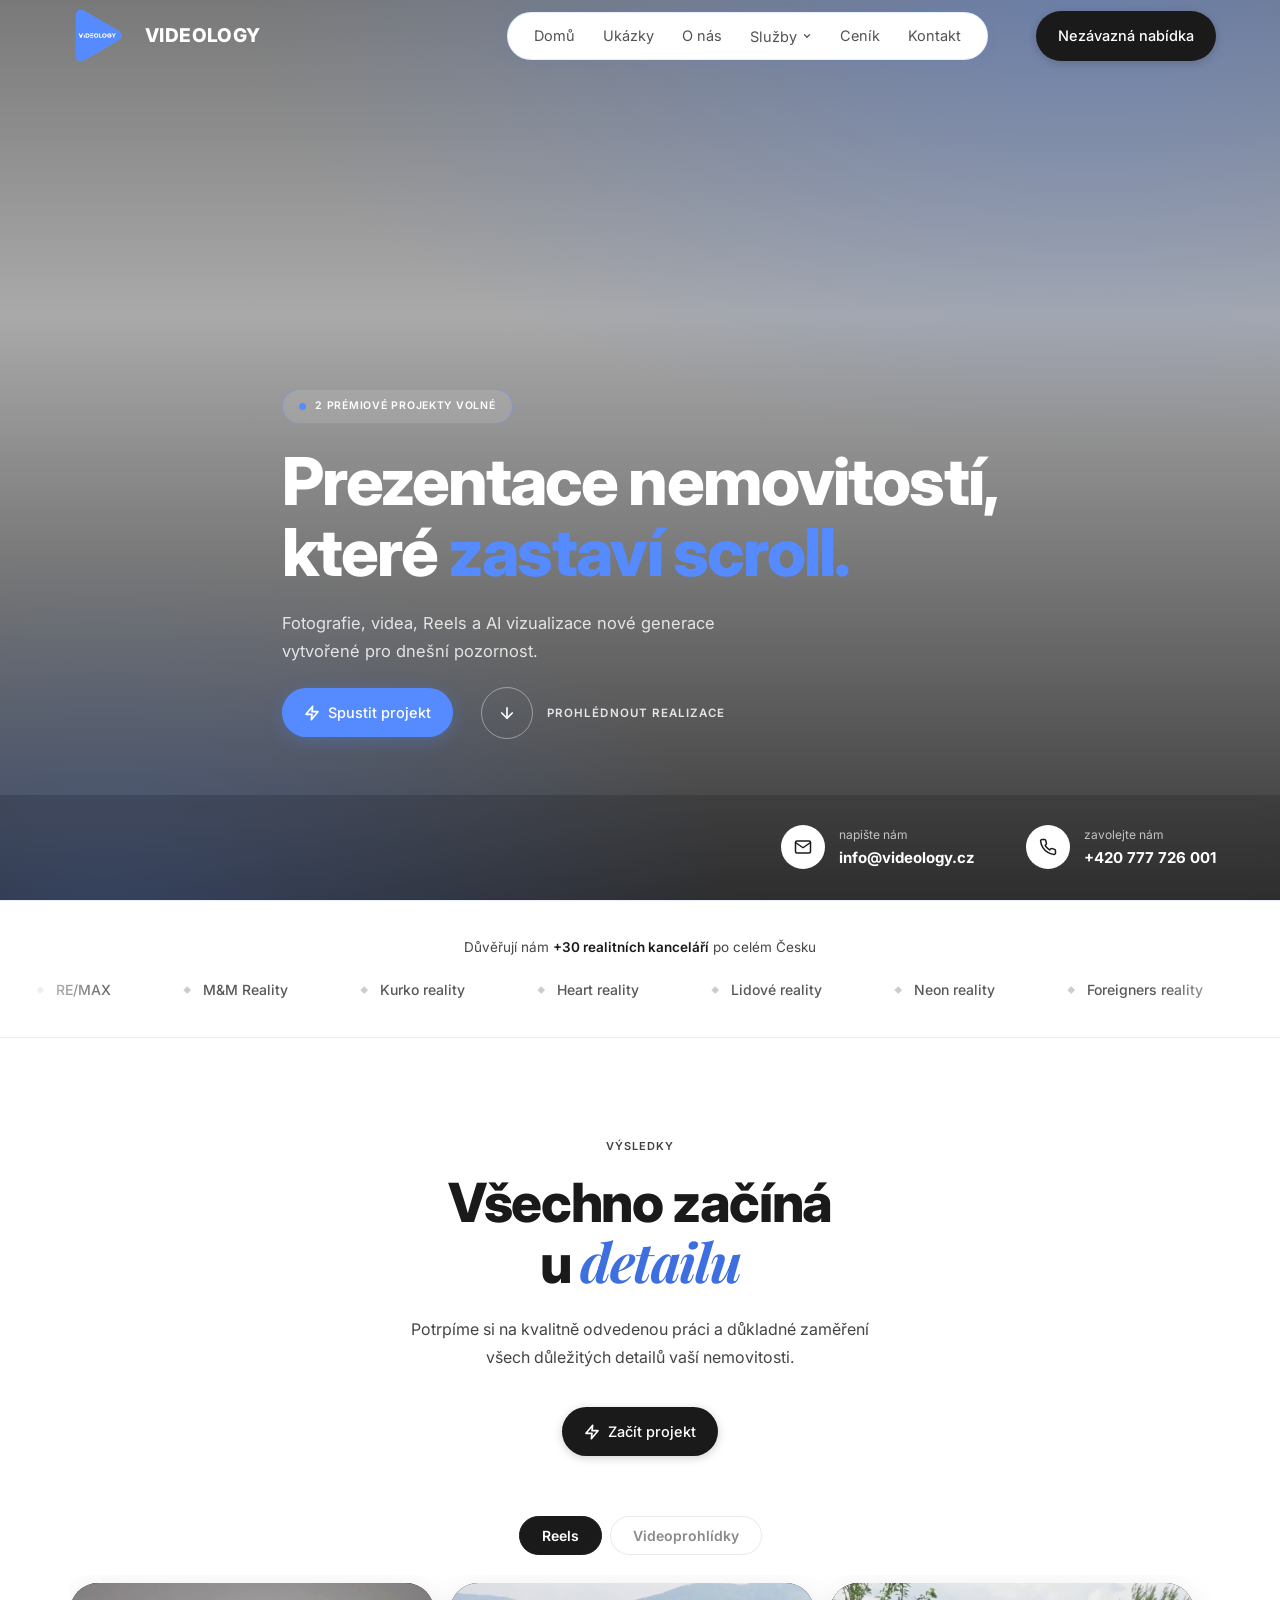
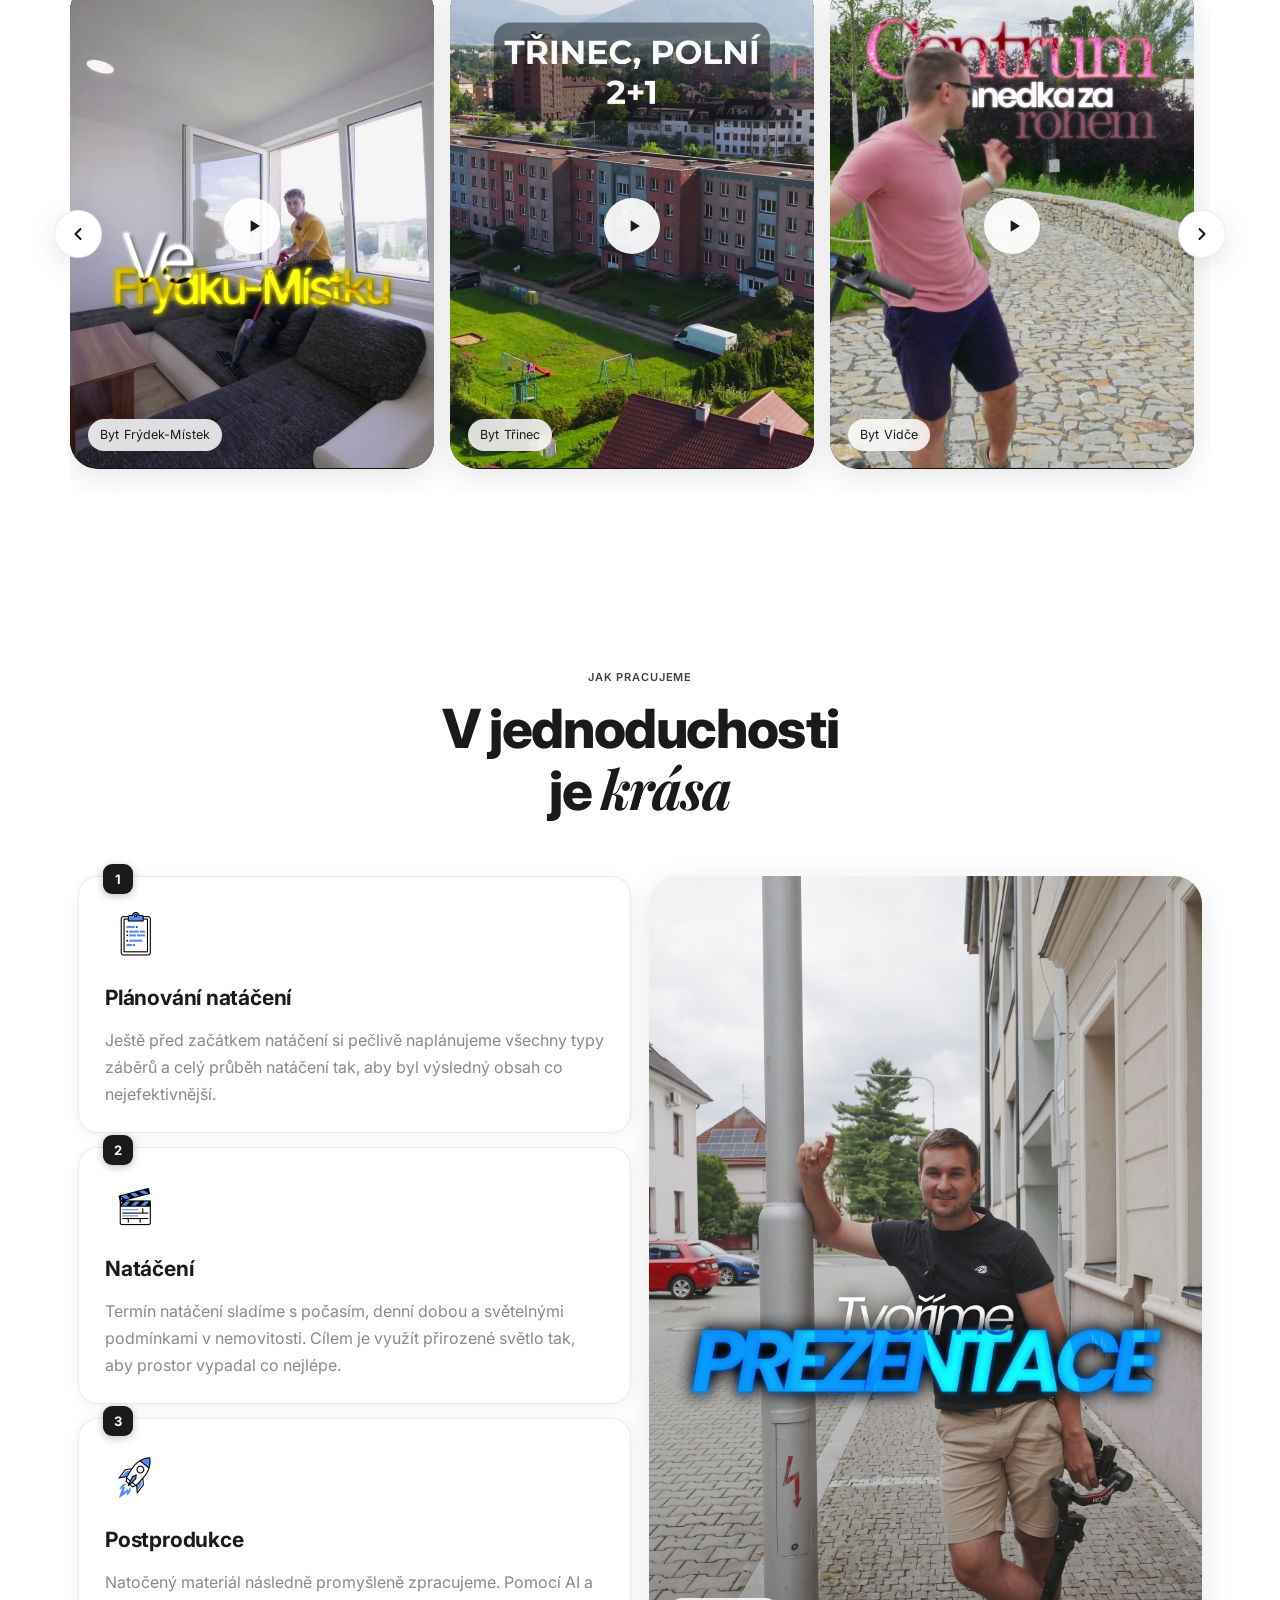
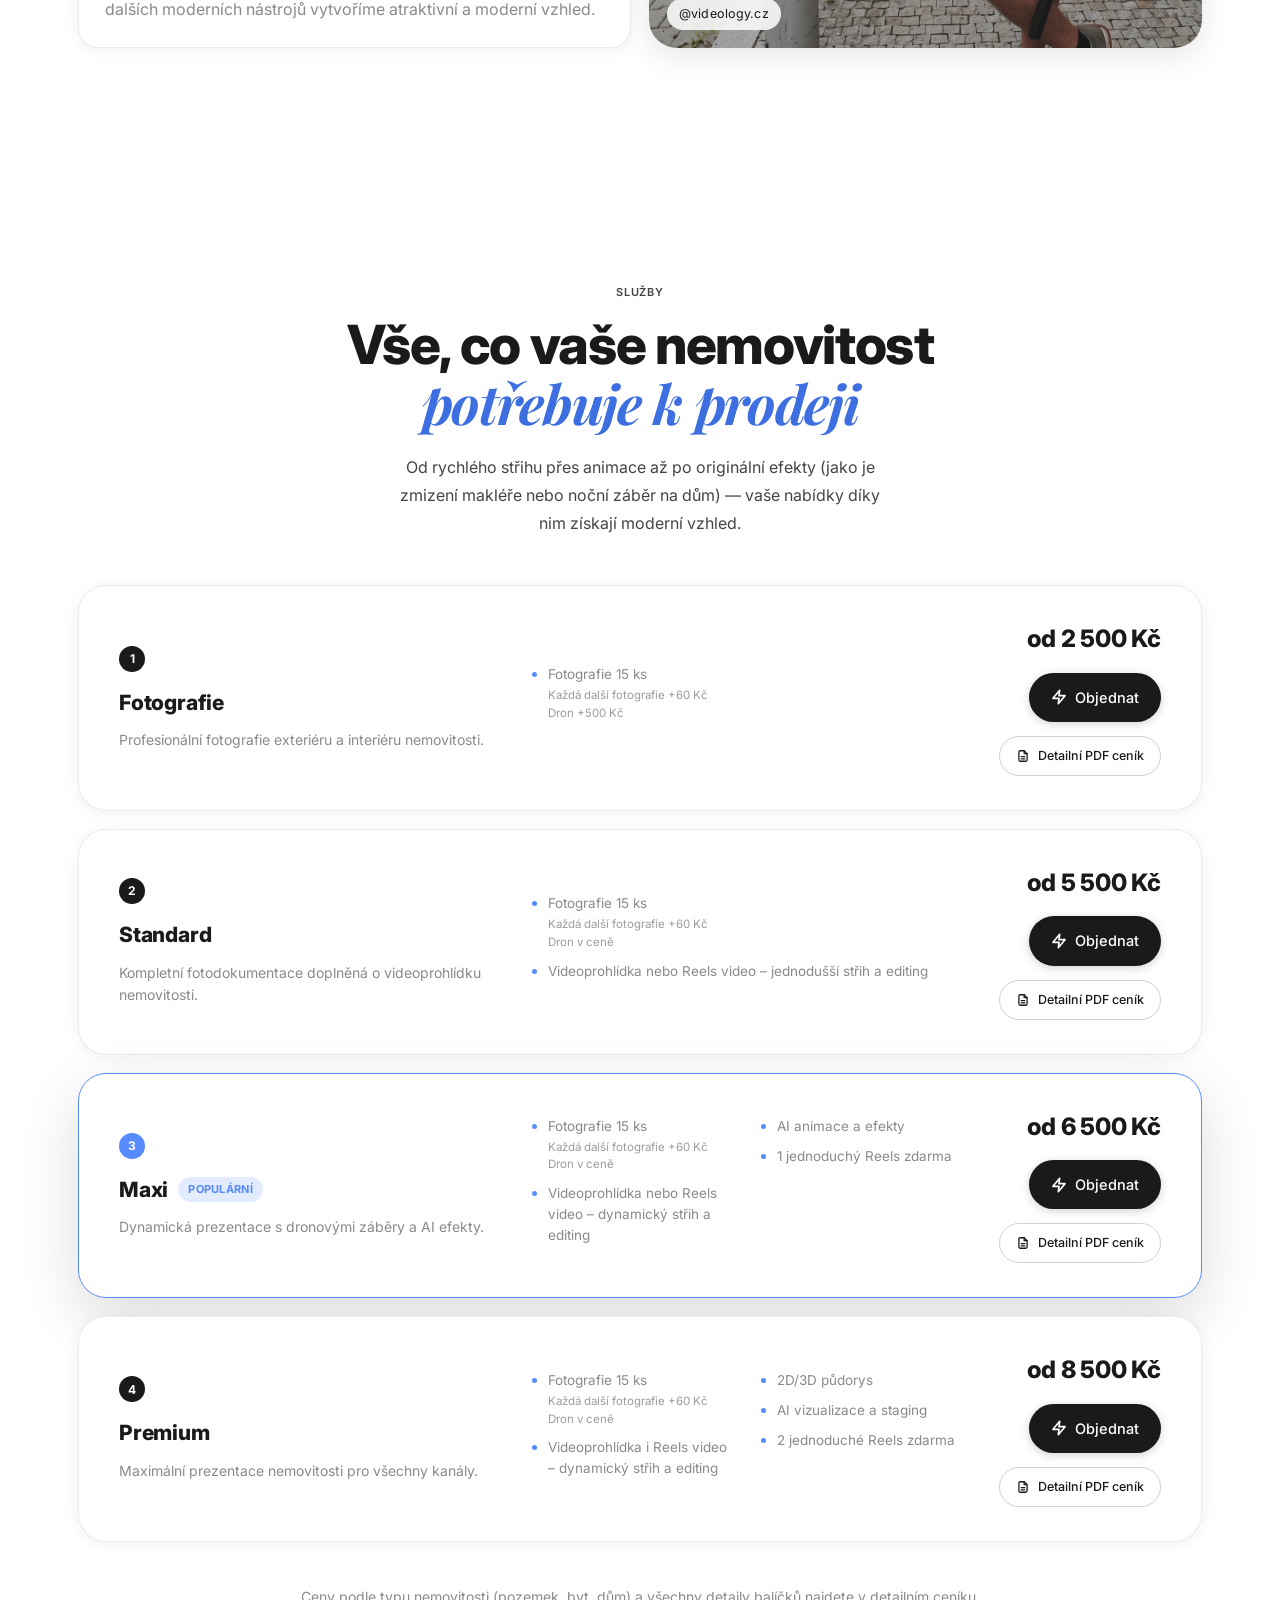
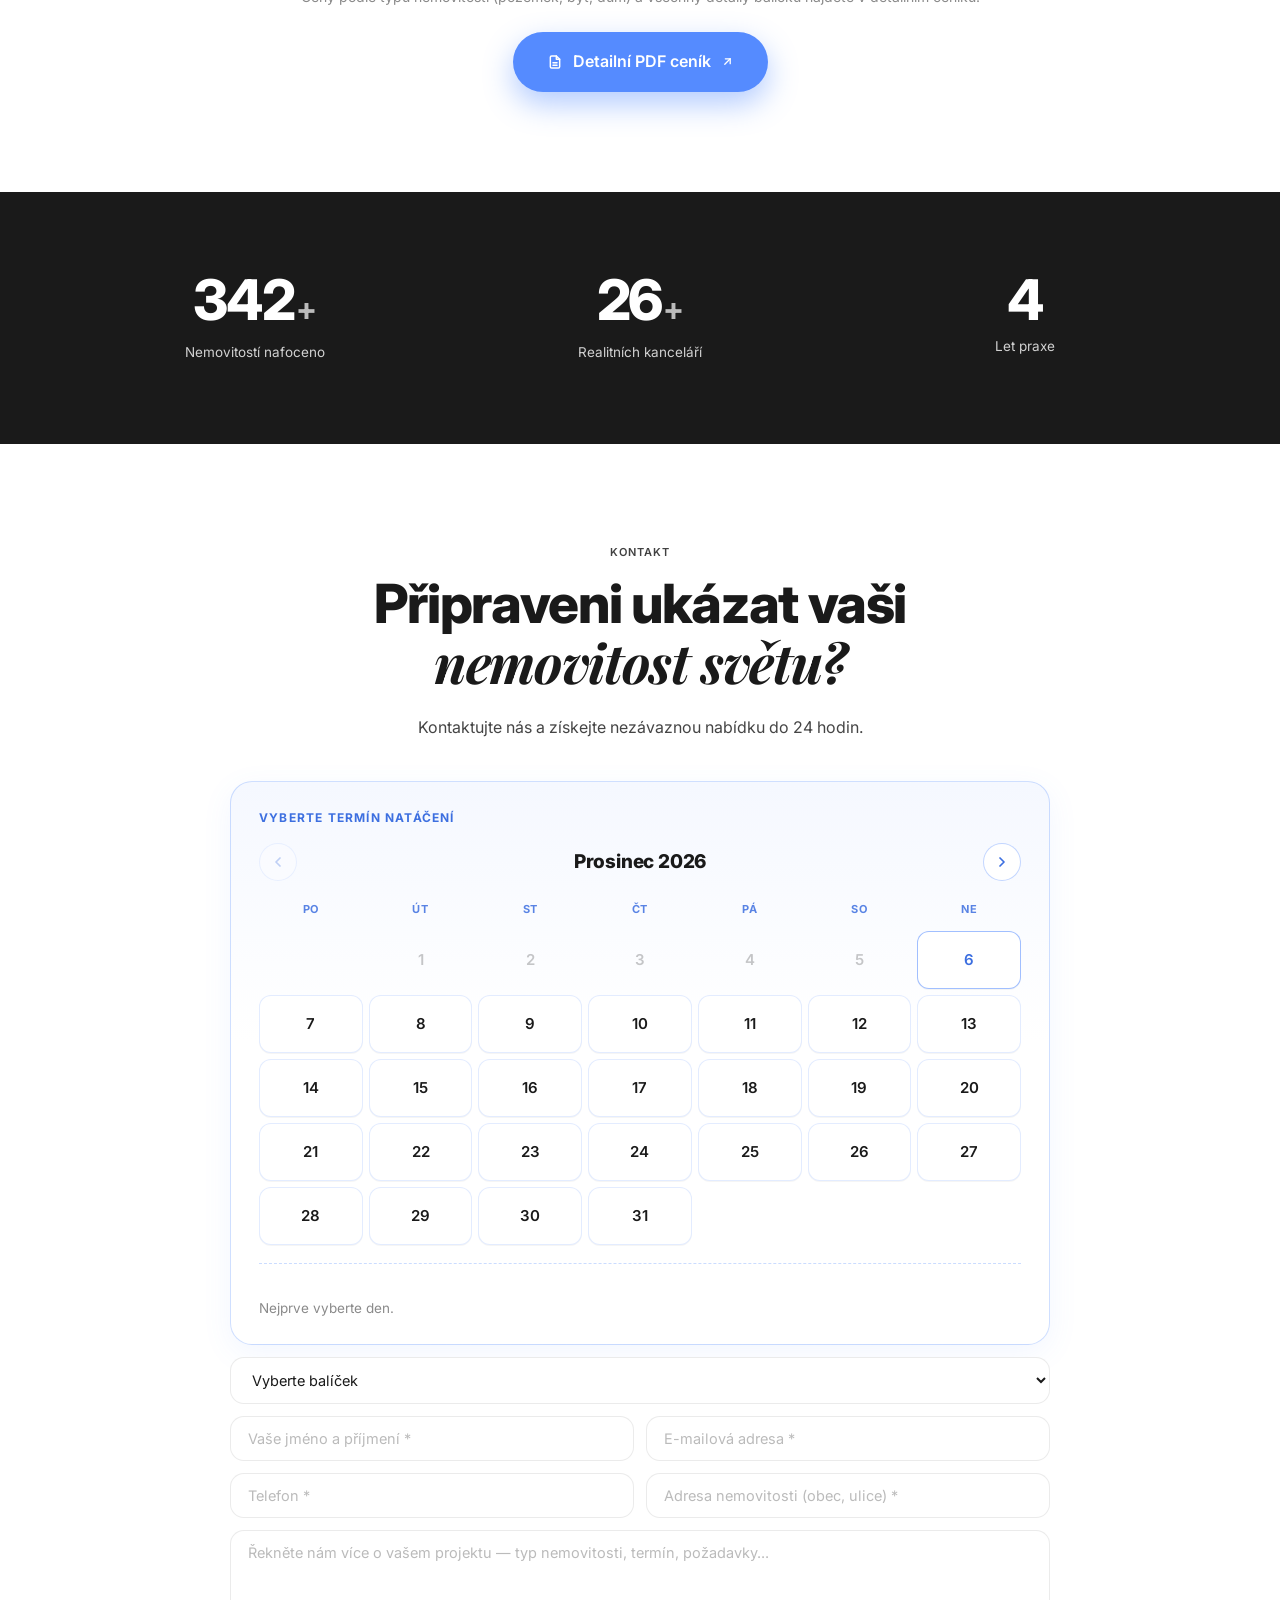
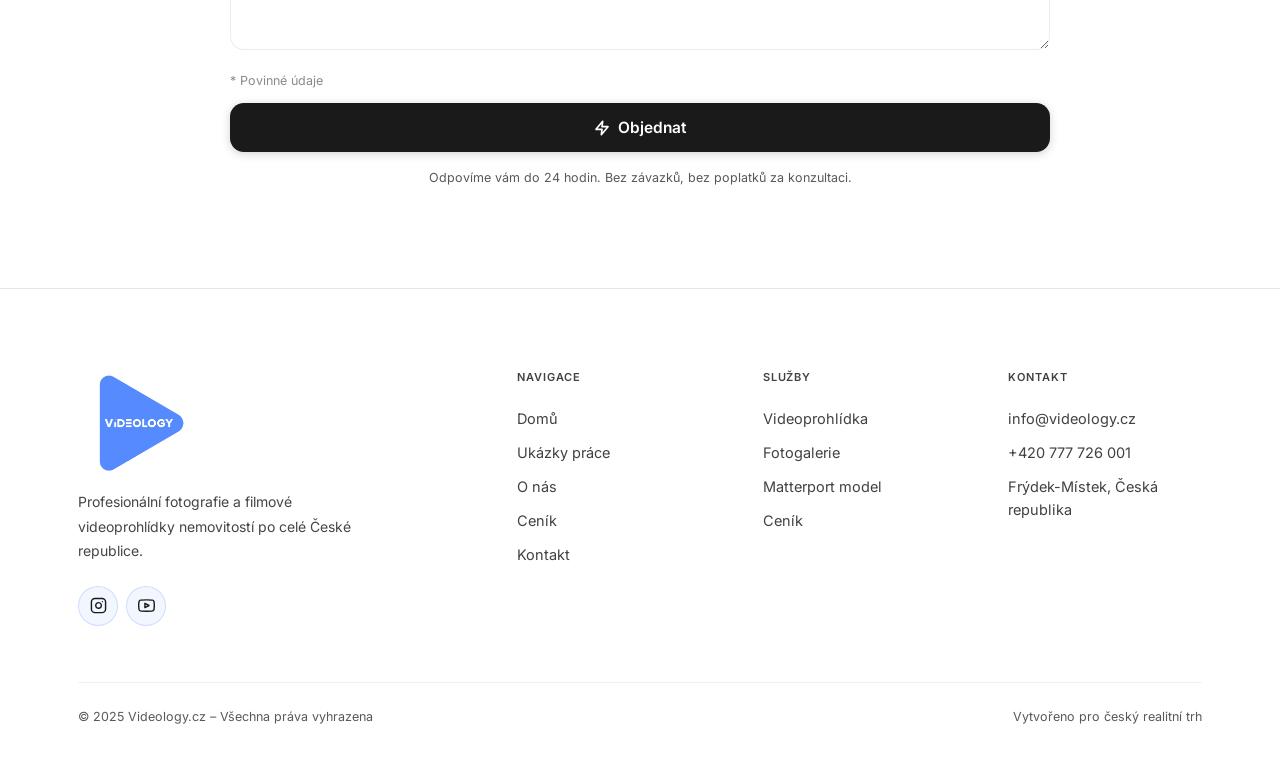
==== commit 5018646f: "Replace '95% Spokojených klientů' stat with '5 Let praxe' Three stat tiles now instead of four: 400+" ====
--- a/index.html
+++ b/index.html
@@ -452,13 +452,6 @@
         </div>
         <div class="stat-item fade-up" style="--delay:0.2s">
           <div class="stat-row">
-            <span class="stat-number" data-target="95">0</span>
-            <span class="stat-suffix">%</span>
-          </div>
-          <div class="stat-label">Spokojených klientů</div>
-        </div>
-        <div class="stat-item fade-up" style="--delay:0.25s">
-          <div class="stat-row">
             <span class="stat-number" data-target="5">0</span>
           </div>
           <div class="stat-label">Let praxe</div>
--- a/css/style.css
+++ b/css/style.css
@@ -1031,7 +1031,7 @@
 
 .stats-grid {
   display: grid;
-  grid-template-columns: repeat(4, 1fr);
+  grid-template-columns: repeat(3, 1fr);
   gap: 32px;
 }
 
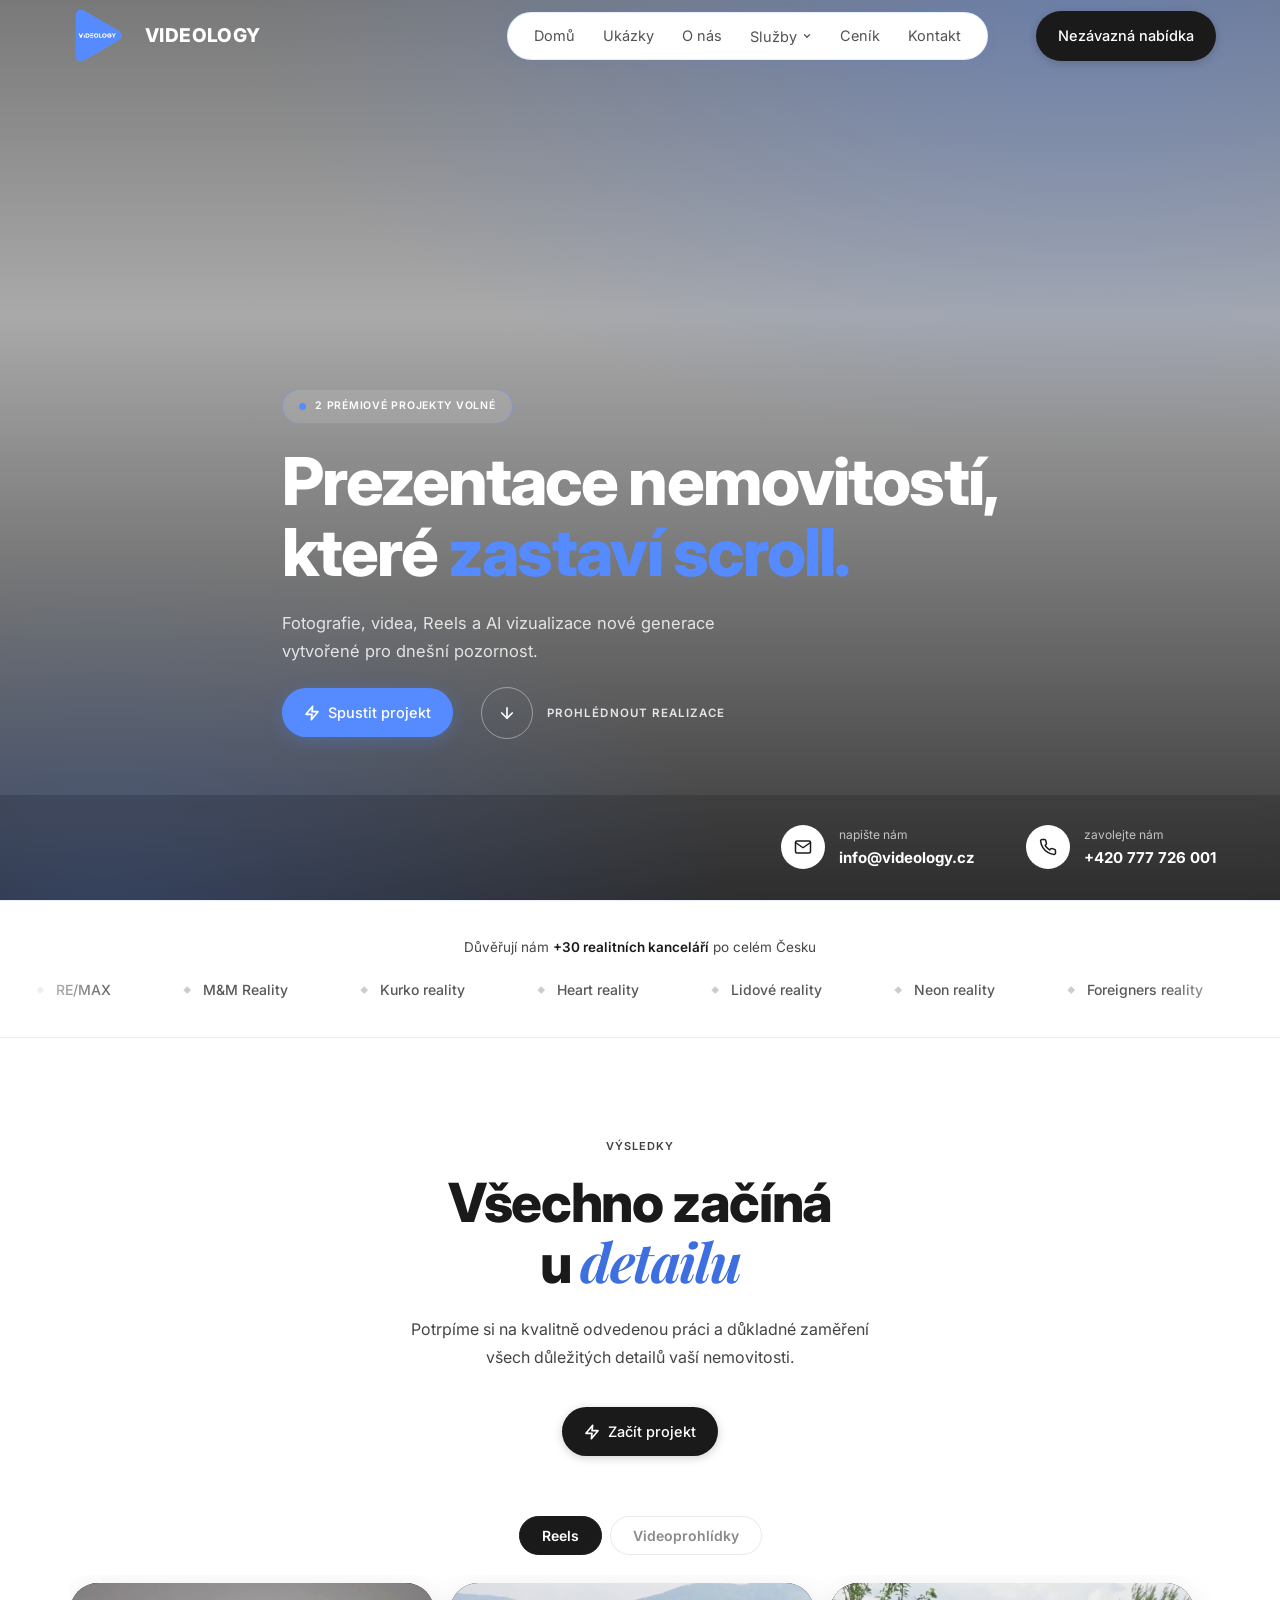
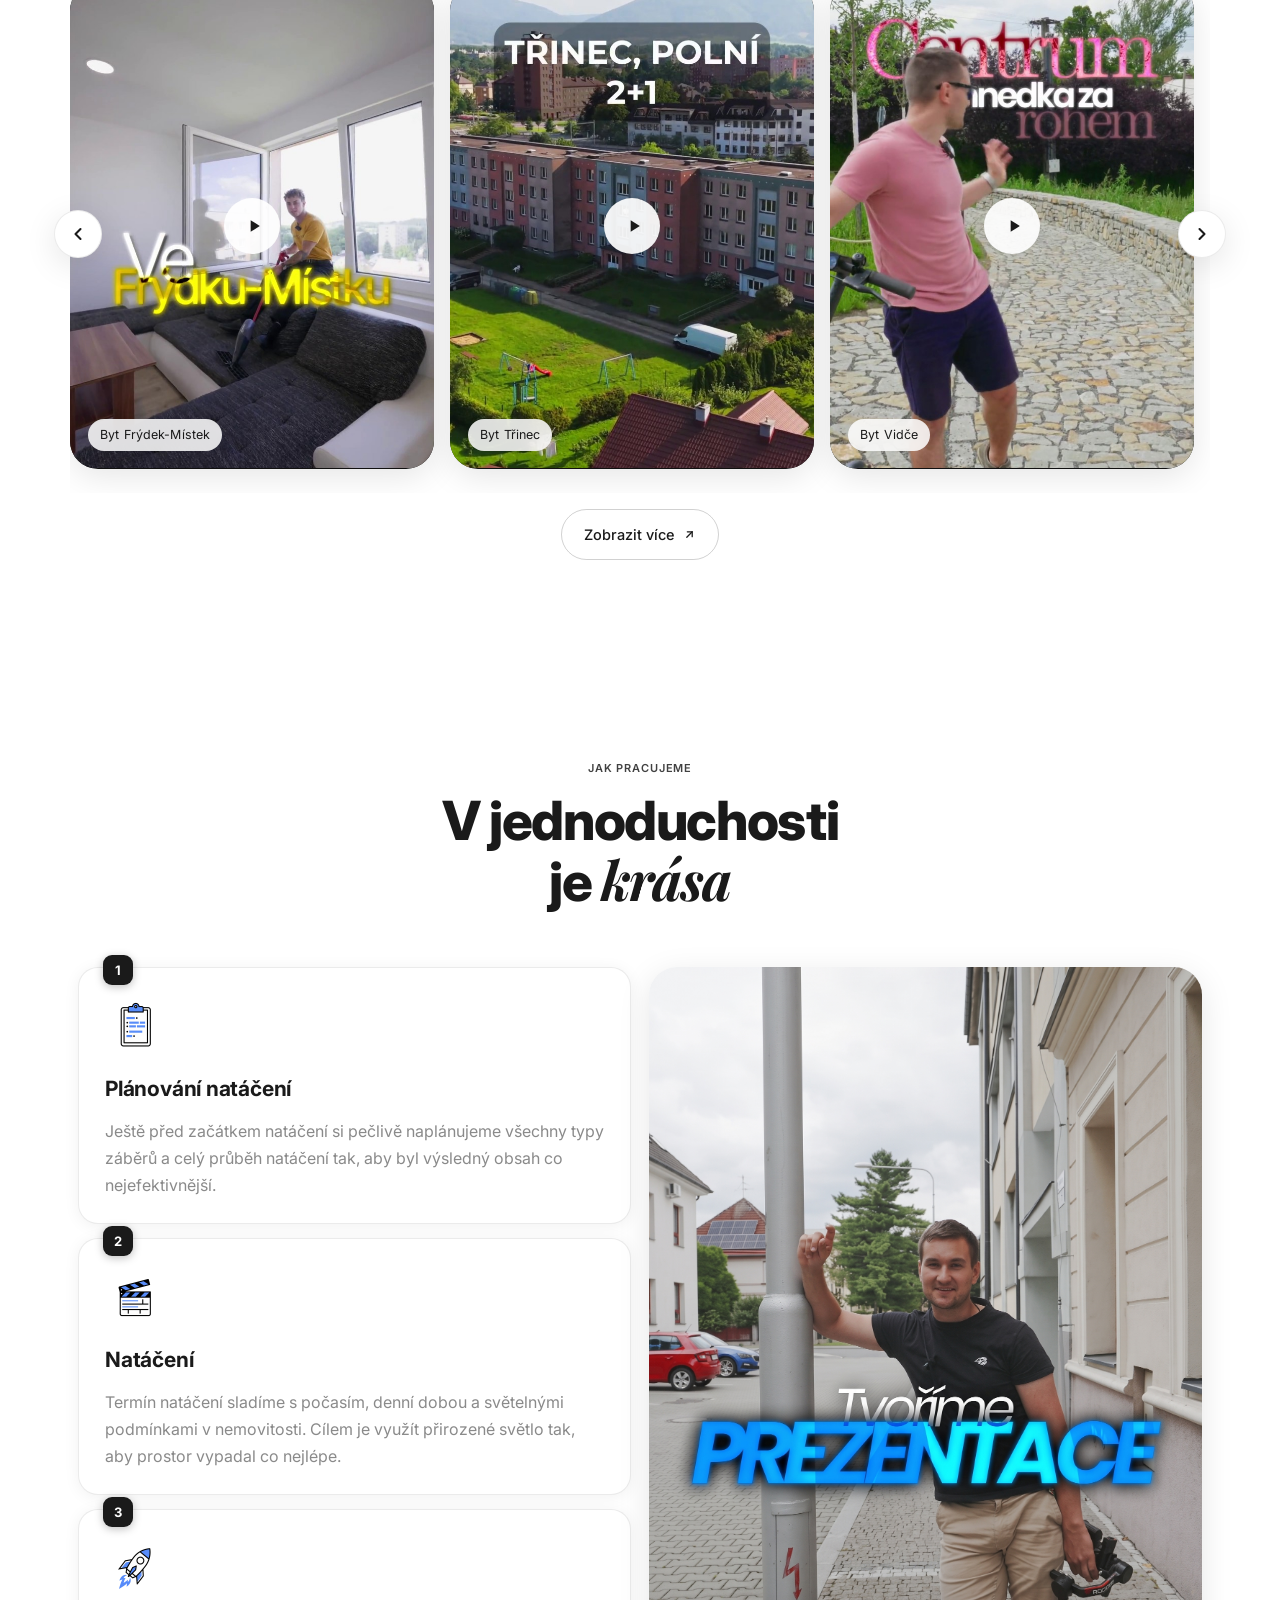
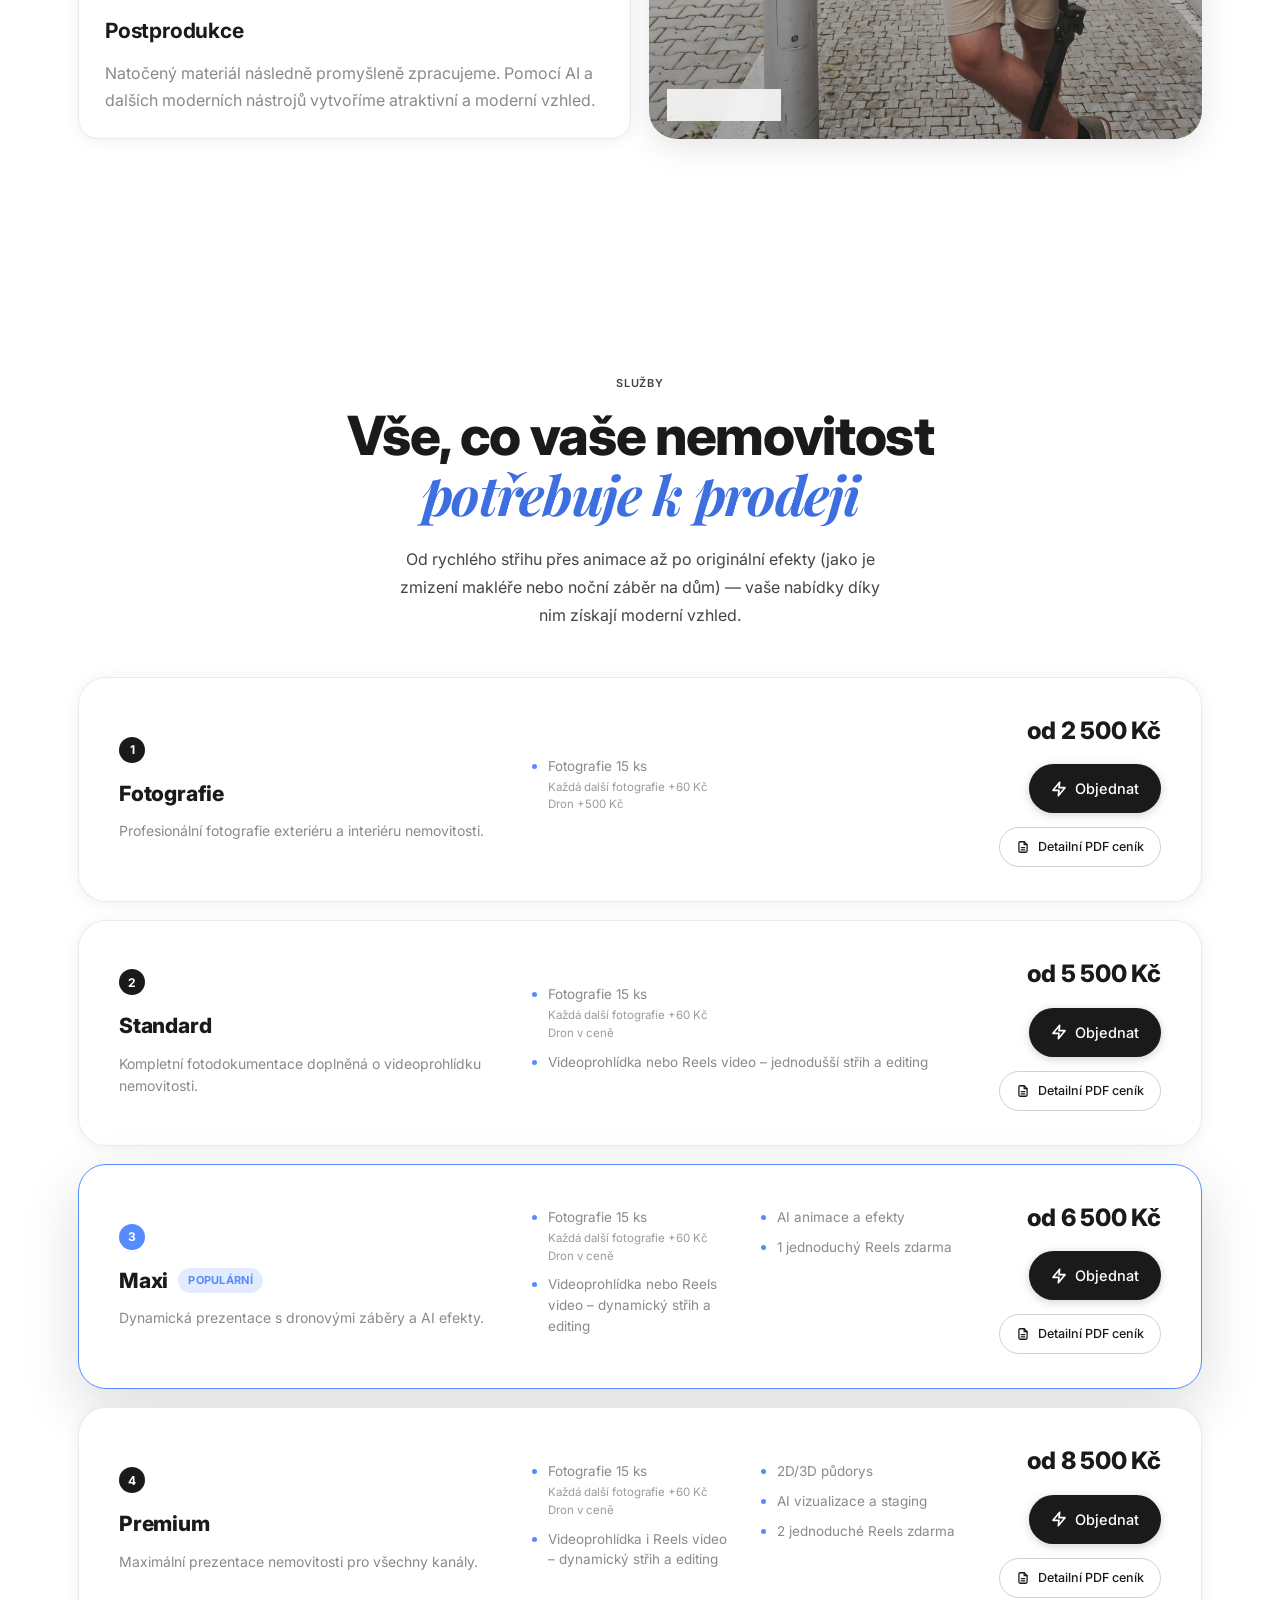
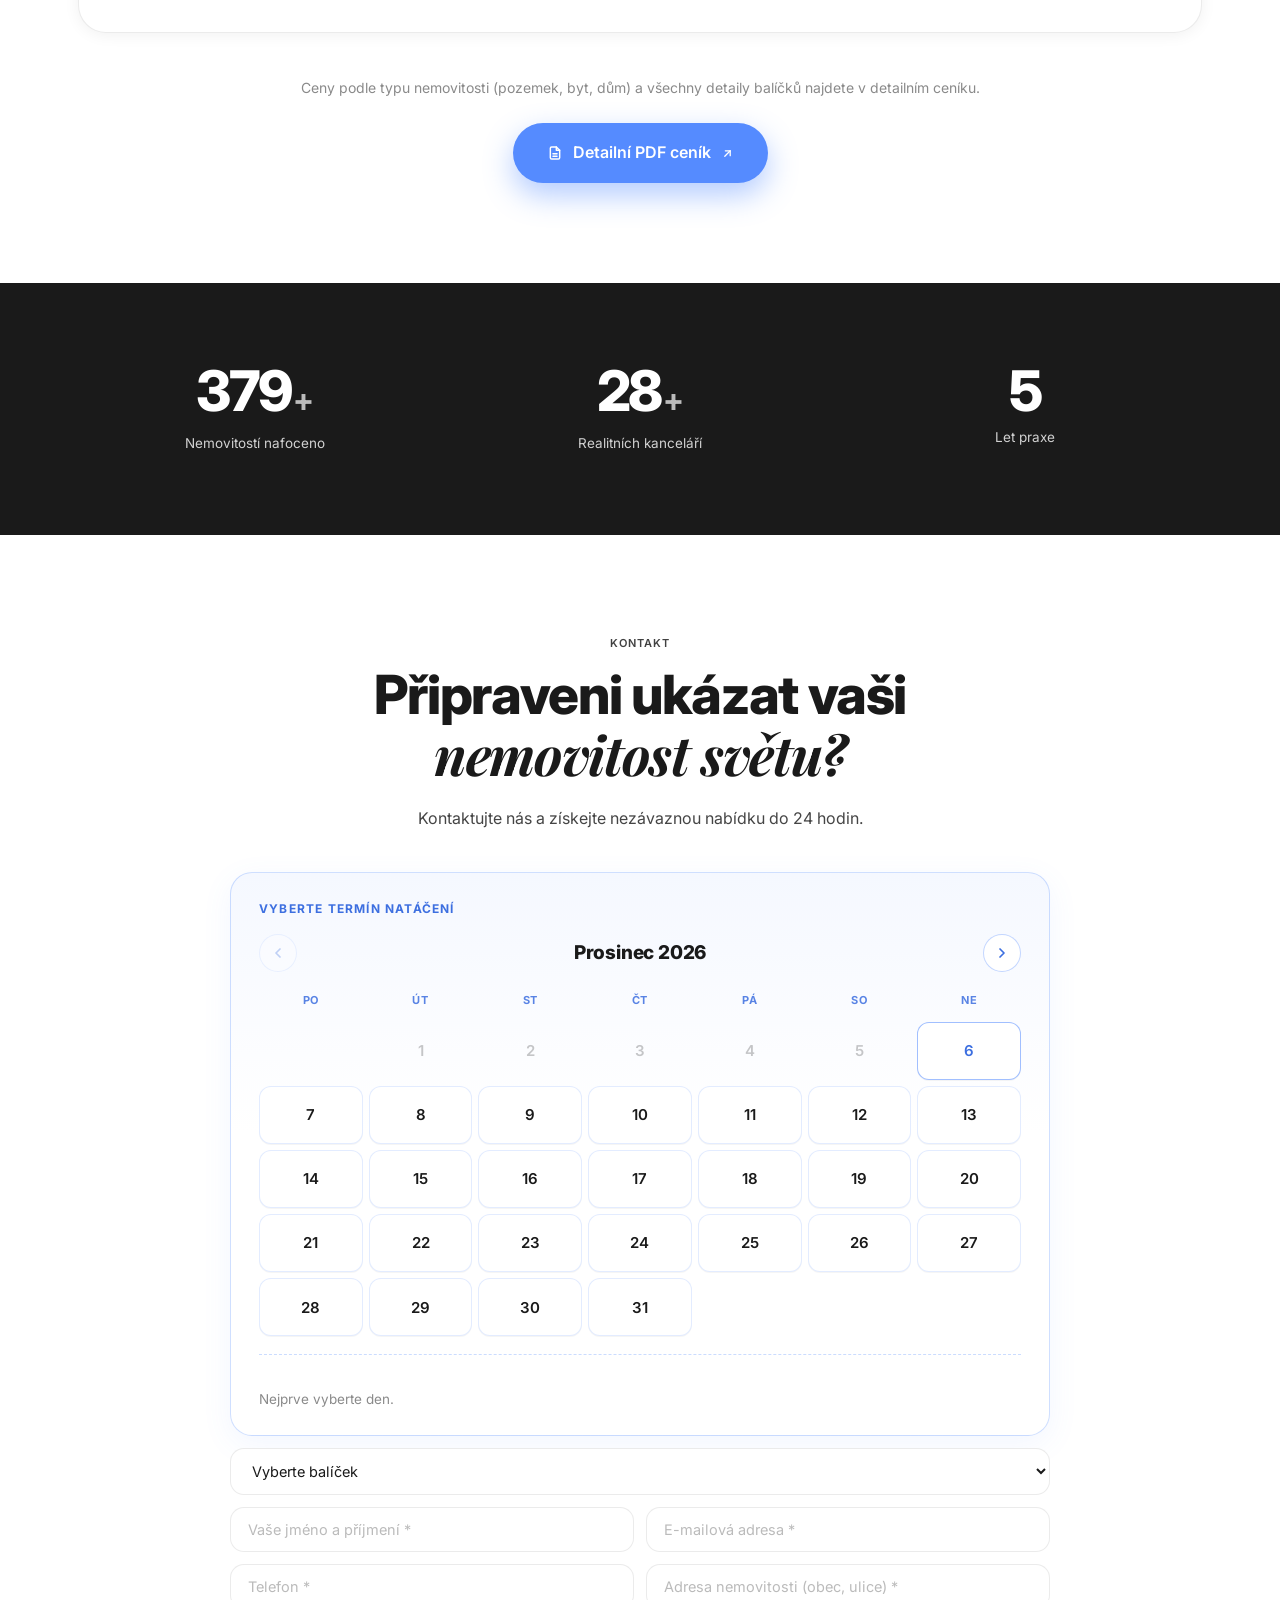
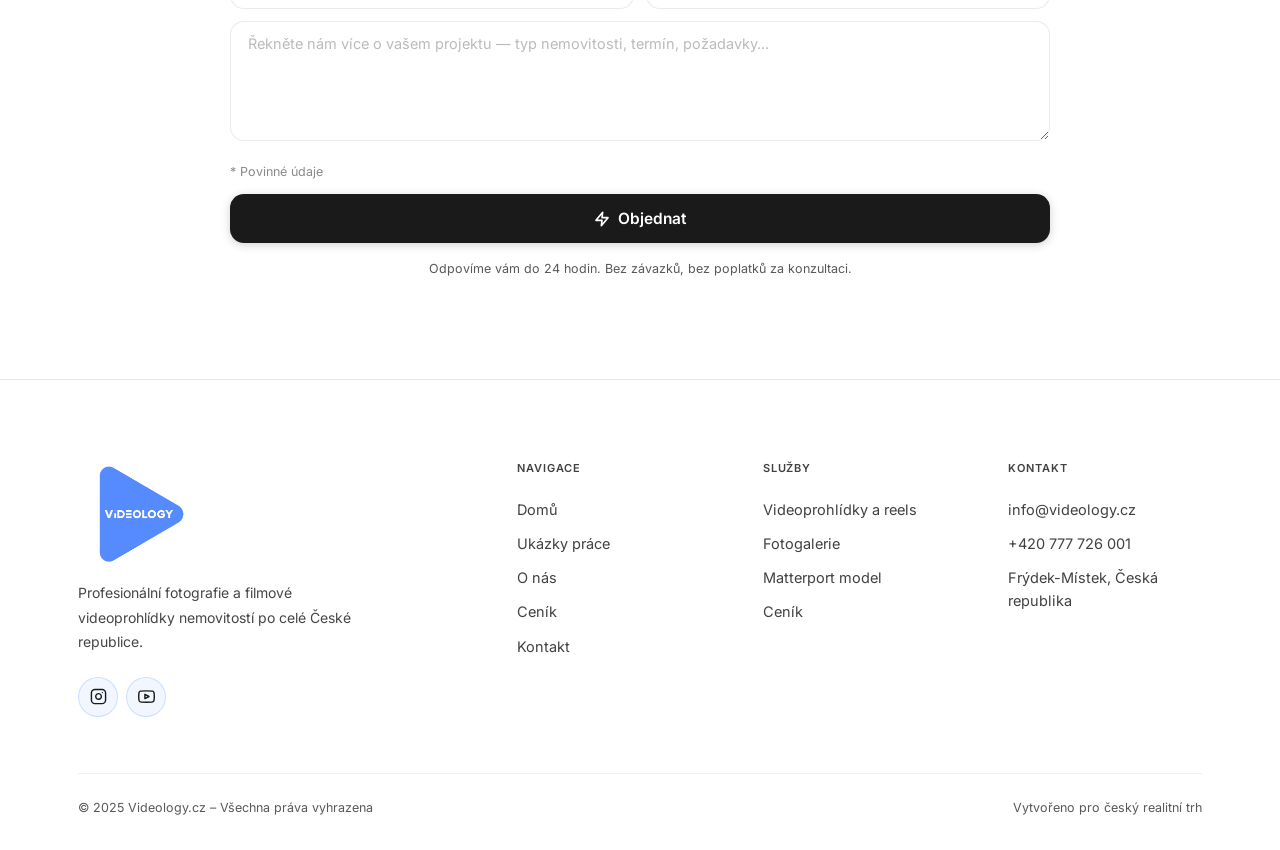
==== commit dedc5090: "Rename "Videoprohlídka" nav to "Videoprohlídky a reels", add show-more link Add "Zobrazit více" butt" ====
--- a/index.html
+++ b/index.html
@@ -30,7 +30,7 @@
             <svg width="10" height="10" viewBox="0 0 24 24" fill="none" stroke="currentColor" stroke-width="3" stroke-linecap="round" stroke-linejoin="round"><polyline points="6 9 12 15 18 9"/></svg>
           </button>
           <div class="nav-dropdown-menu">
-            <a href="videoprohlidka.html">Videoprohlídka</a>
+            <a href="videoprohlidka.html">Videoprohlídky a reels</a>
             <a href="fotogalerie.html">Fotogalerie</a>
             <a href="virtualni-model.html">Matterport model</a>
           </div>
@@ -251,6 +251,13 @@
         <button type="button" class="results-arrow results-arrow--next" id="resultsNext" aria-label="Další ukázky">
           <svg width="20" height="20" viewBox="0 0 24 24" fill="none" stroke="currentColor" stroke-width="2.5" stroke-linecap="round" stroke-linejoin="round"><polyline points="9 18 15 12 9 6"/></svg>
         </button>
+      </div>
+
+      <div class="results-more fade-up">
+        <a href="videoprohlidka.html" class="btn btn-outline">
+          Zobrazit více
+          <svg width="13" height="13" viewBox="0 0 24 24" fill="none" stroke="currentColor" stroke-width="2.4" stroke-linecap="round" stroke-linejoin="round"><line x1="7" y1="17" x2="17" y2="7"/><polyline points="8 7 17 7 17 16"/></svg>
+        </a>
       </div>
 
       <!-- ═══════════════════════════════════ VIDEO LIGHTBOX ═══════════════════════════ -->
@@ -574,7 +581,7 @@
 
         <div class="footer-col">
           <h4>Služby</h4>
-          <a href="videoprohlidka.html">Videoprohlídka</a>
+          <a href="videoprohlidka.html">Videoprohlídky a reels</a>
           <a href="fotogalerie.html">Fotogalerie</a>
           <a href="virtualni-model.html">Matterport model</a>
           <a href="cenik-videology.pdf" target="_blank" rel="noopener">Ceník</a>
--- a/css/style.css
+++ b/css/style.css
@@ -740,6 +740,8 @@
 .results-arrow:hover { background: var(--dark); color: #fff; }
 .results-arrow--prev { left: -24px; }
 .results-arrow--next { right: -24px; }
+
+.results-more { text-align: center; margin-top: 40px; }
 
 .card-handle {
   position: absolute;
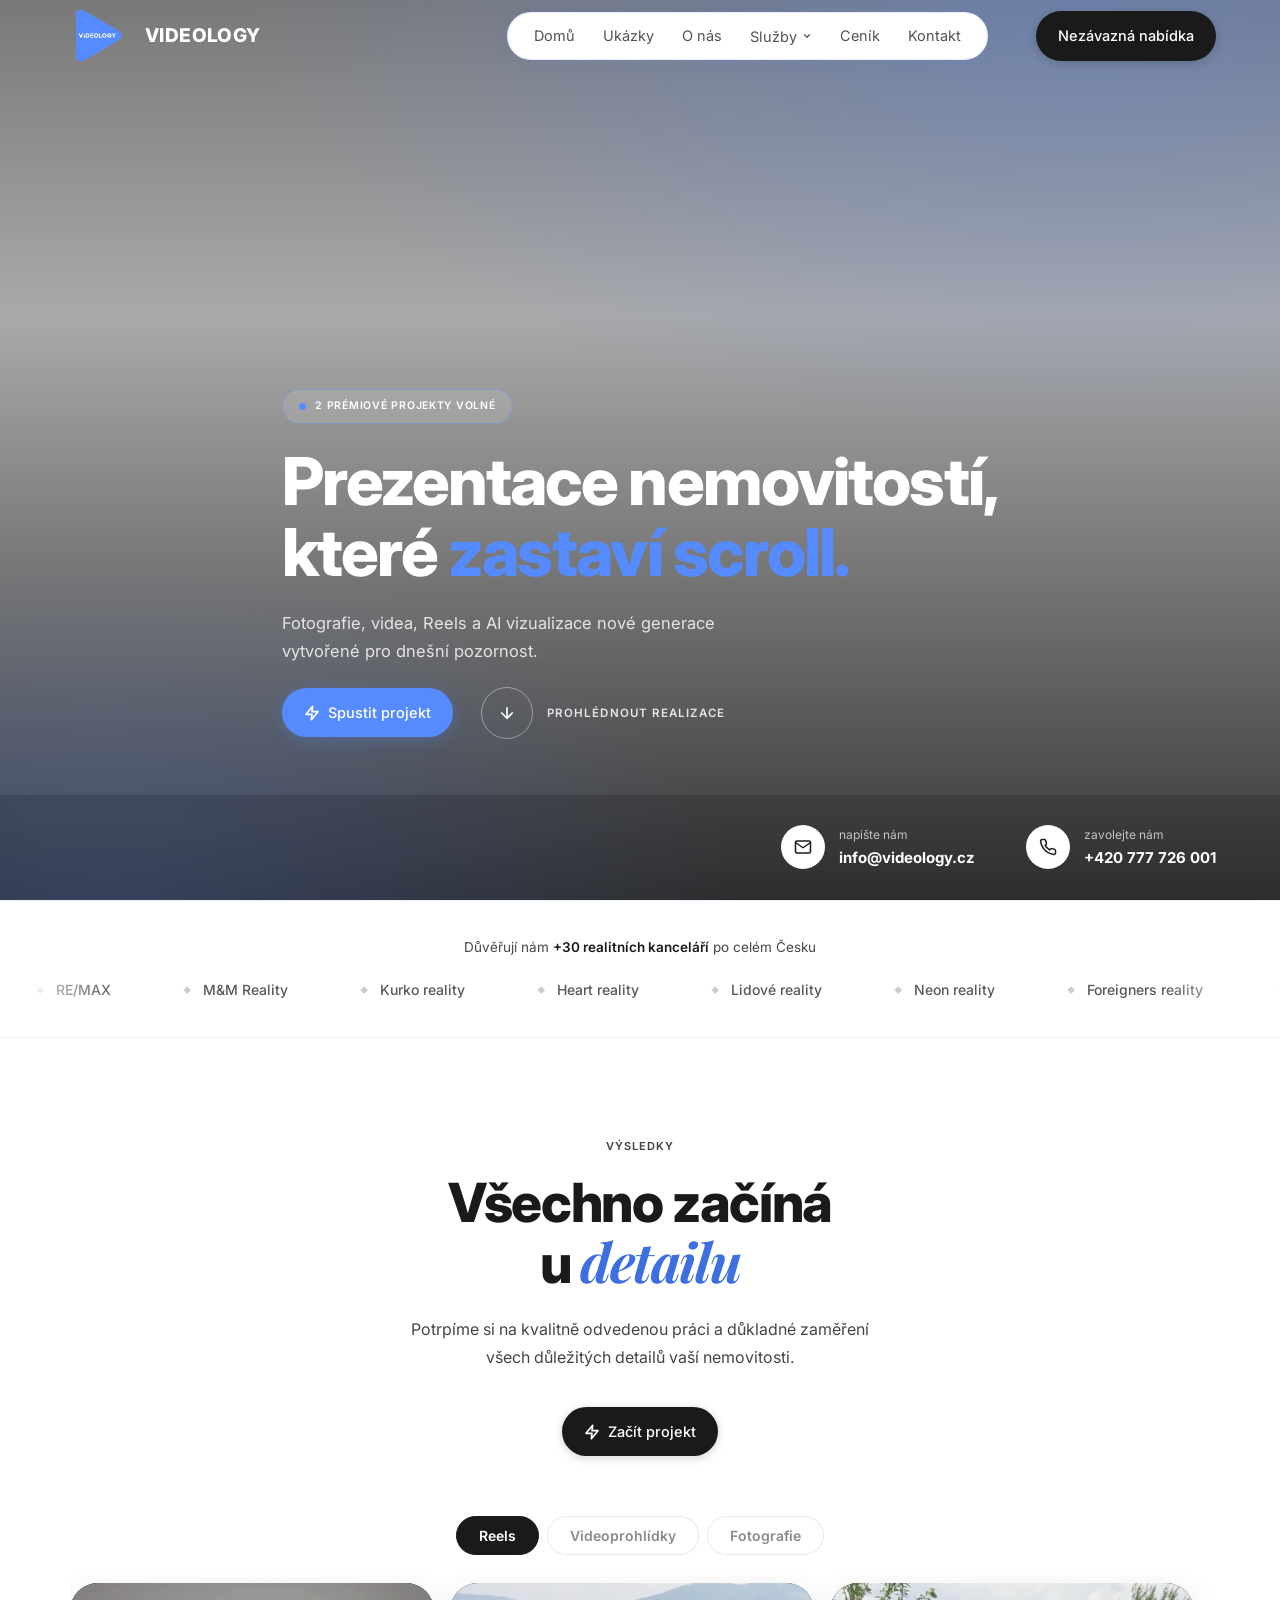
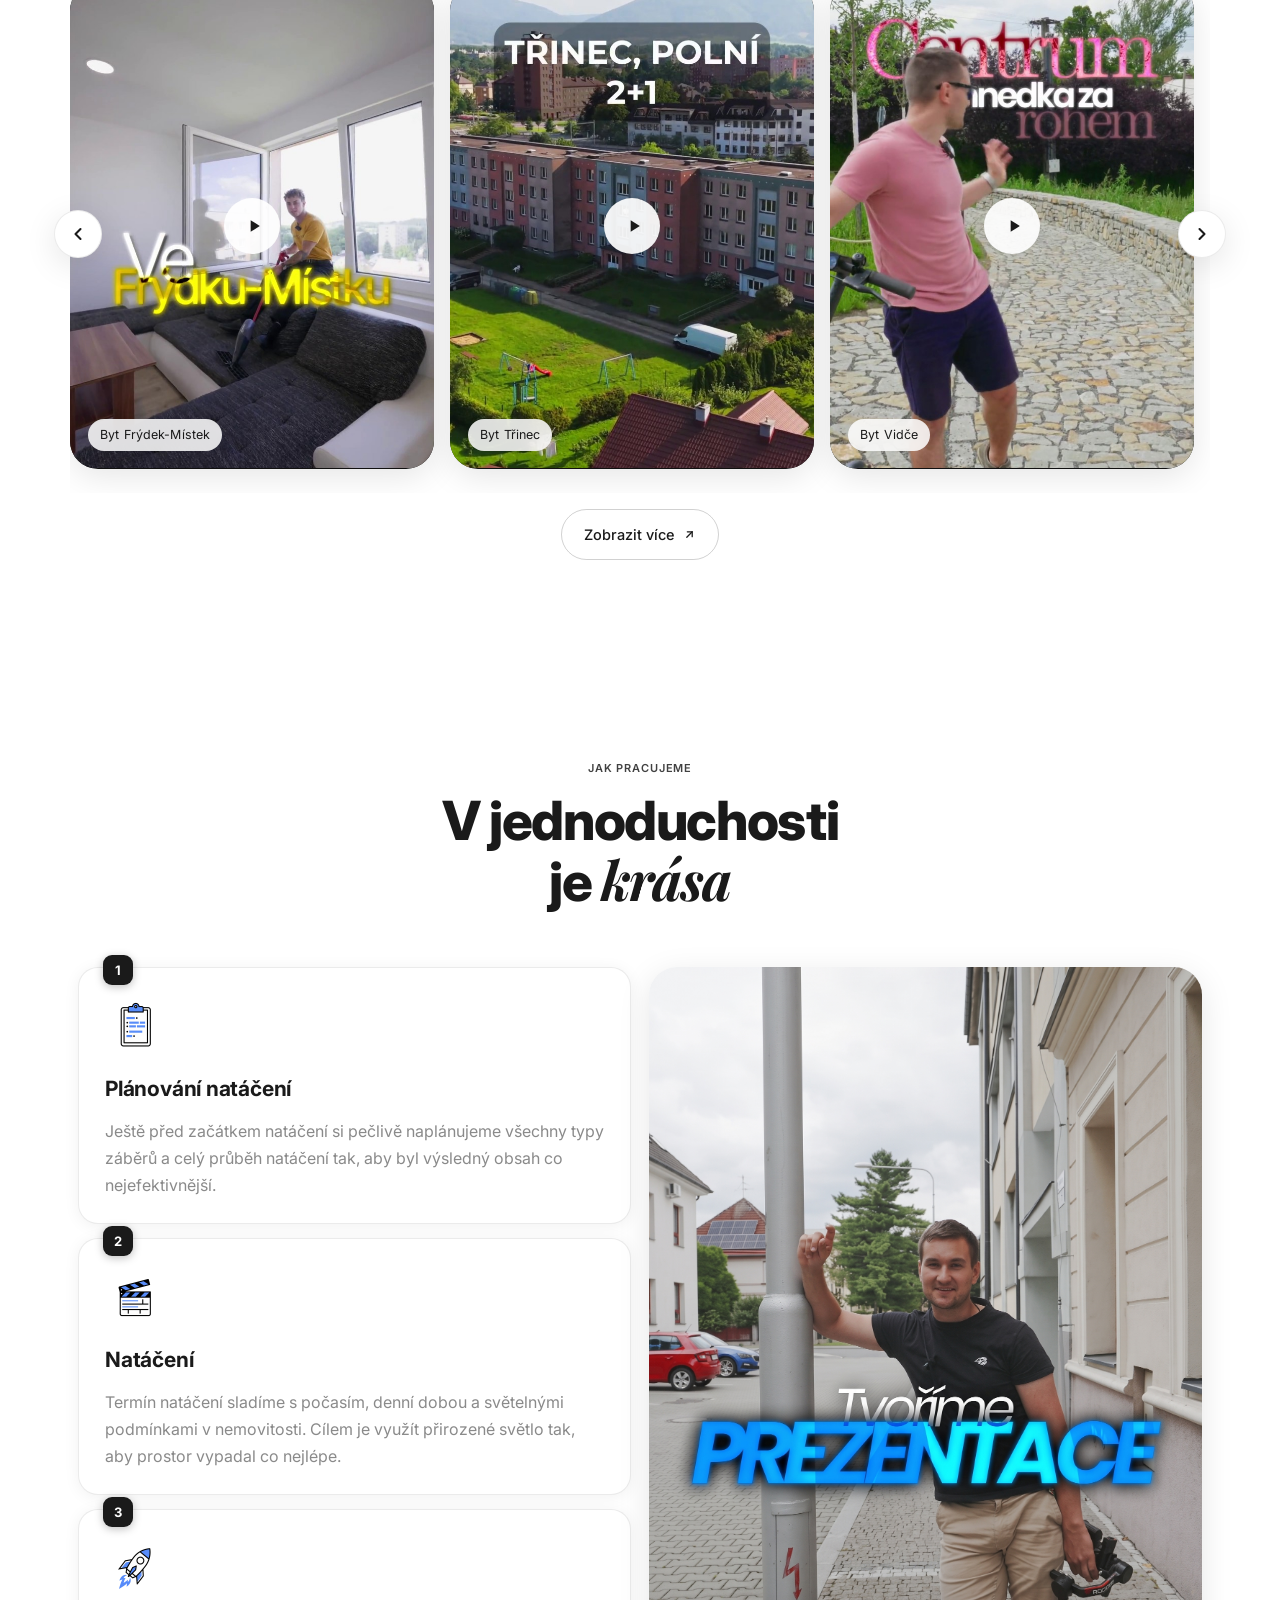
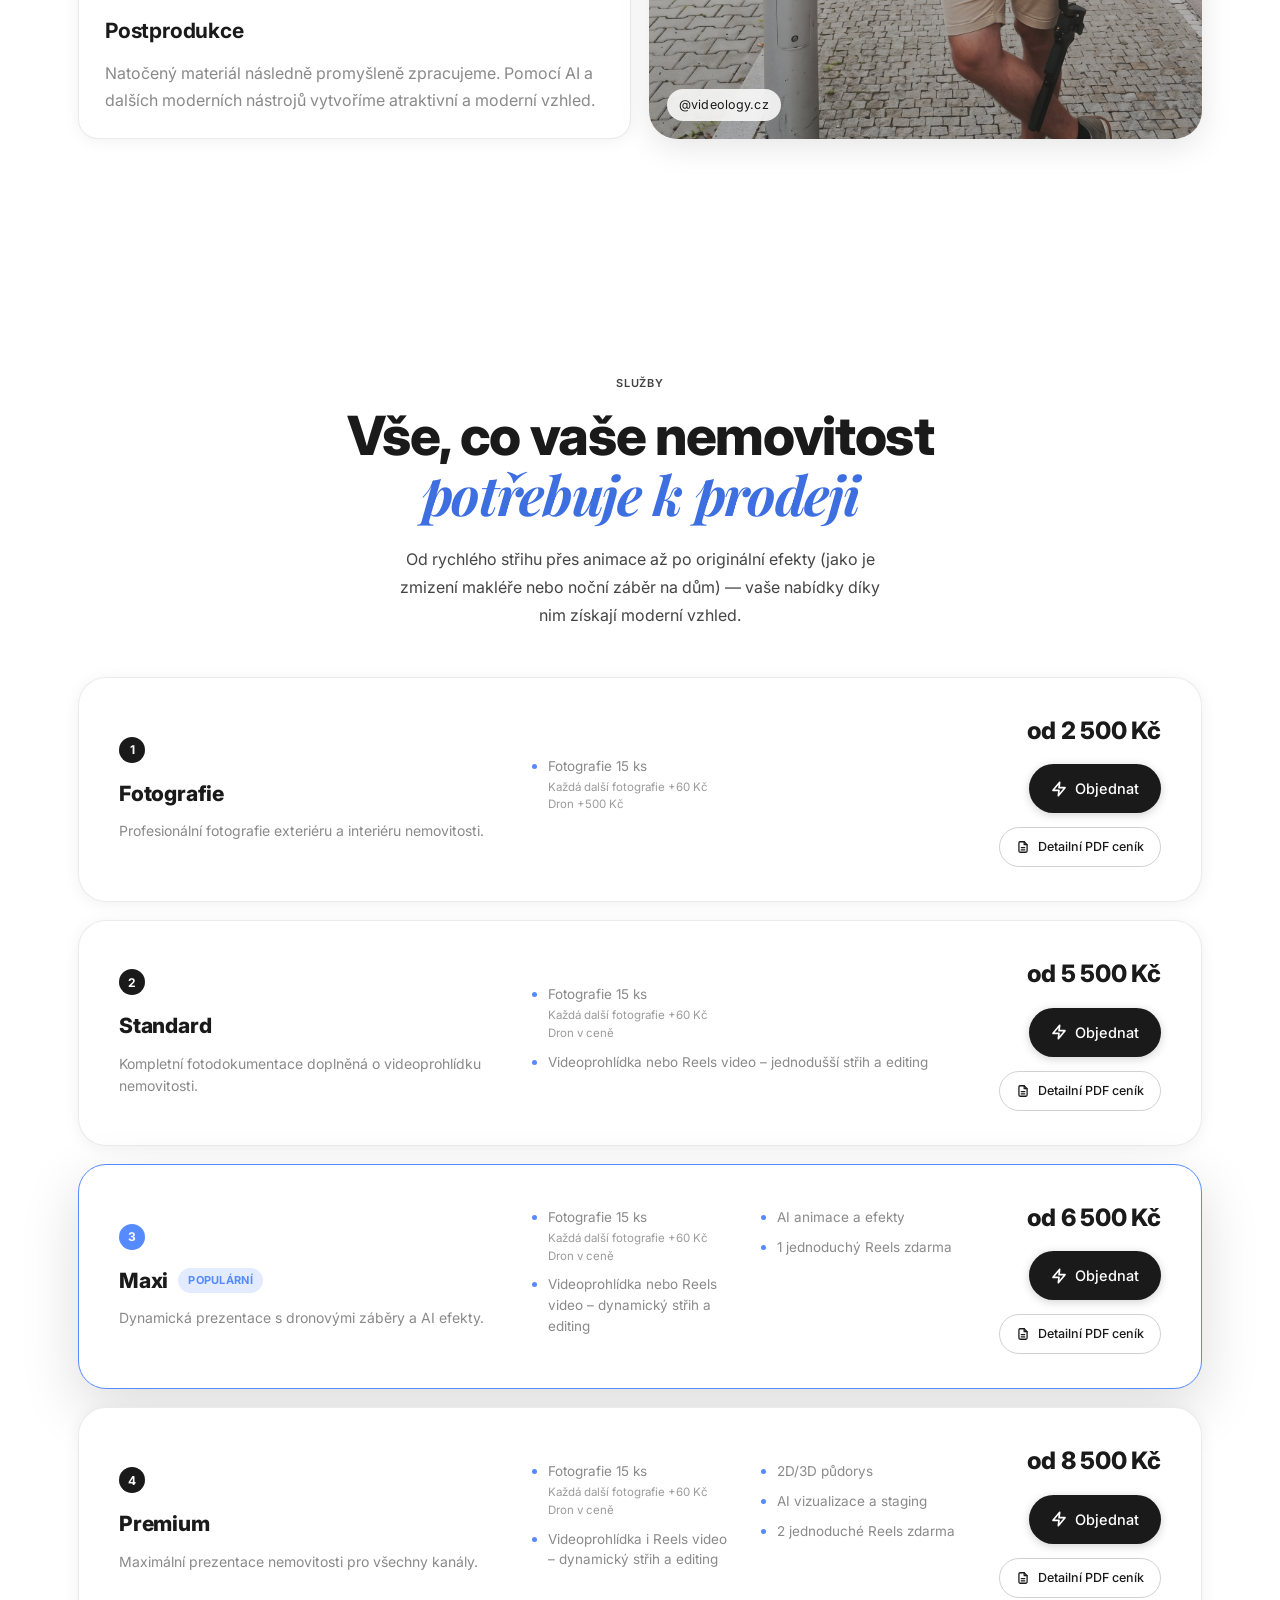
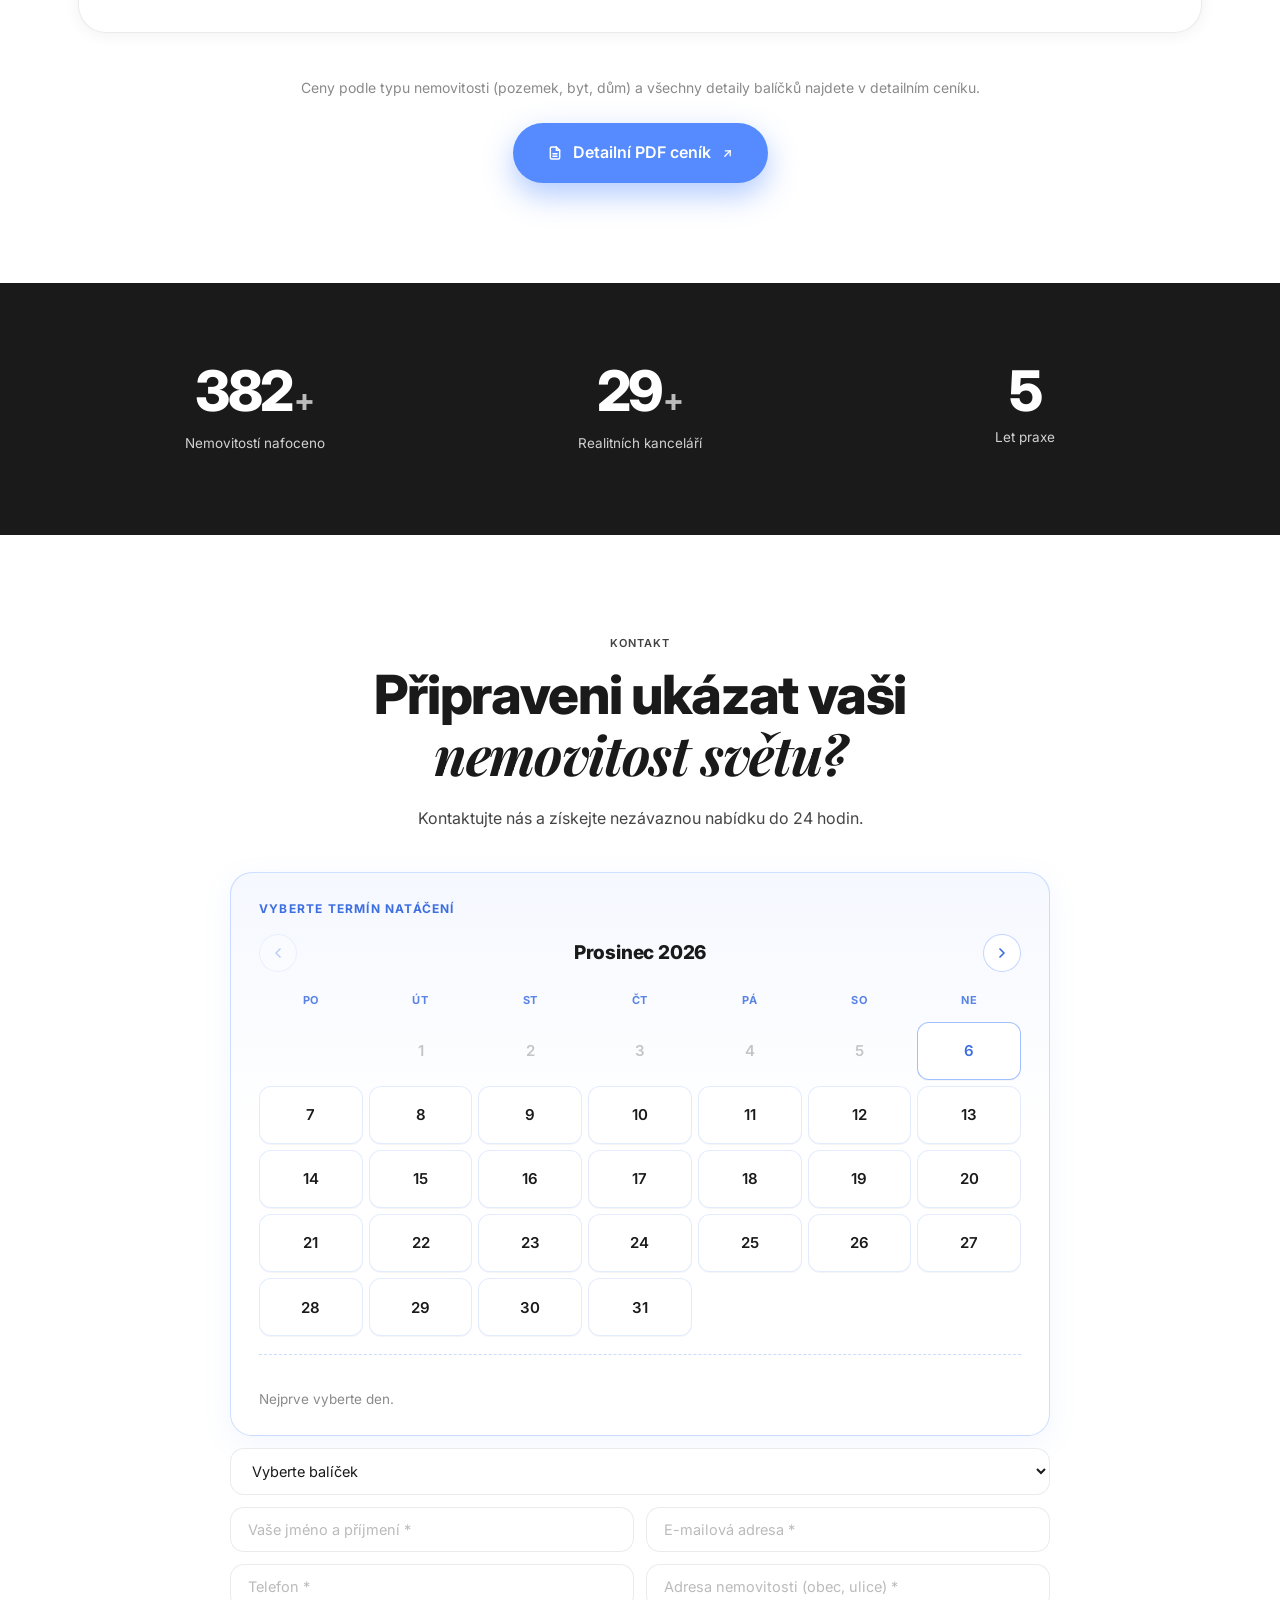
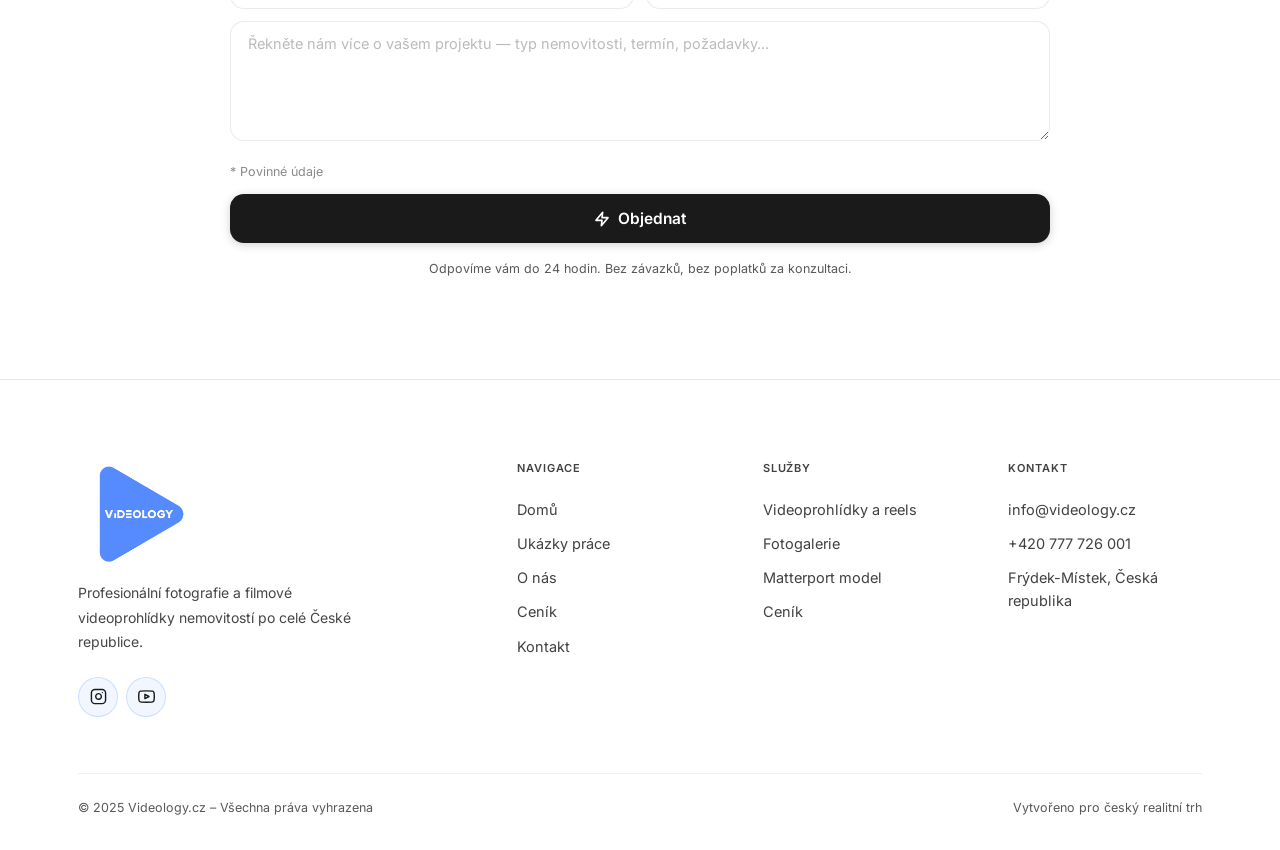
==== commit 65b2ff61: "Add Fotografie tab to homepage results carousel Third toggle next to Reels/Videoprohlídky showing a " ====
--- a/index.html
+++ b/index.html
@@ -152,6 +152,7 @@
       <div class="results-toggle fade-up">
         <button type="button" class="results-toggle-btn active" data-track="reels">Reels</button>
         <button type="button" class="results-toggle-btn" data-track="wide">Videoprohlídky</button>
+        <button type="button" class="results-toggle-btn" data-track="photos">Fotografie</button>
       </div>
 
       <div class="results-carousel">
@@ -242,6 +243,33 @@
               <svg width="20" height="20" viewBox="0 0 24 24" fill="currentColor"><path d="M8 5v14l11-7z"/></svg>
             </span>
             <div class="card-handle">Byt Zábřeh</div>
+          </div>
+        </div>
+
+        <div class="results-track" id="resultsTrackPhotos" data-track="photos" hidden>
+          <div class="result-card fade-up" style="--delay:0.1s">
+            <img src="img/gallery/obyvaci-pokoj-velky.jpg" alt="Obývací pokoj" loading="lazy">
+            <div class="card-handle">Obývací pokoj</div>
+          </div>
+          <div class="result-card result-card--raised fade-up" style="--delay:0.2s">
+            <img src="img/gallery/kuchyne-moderni.jpg" alt="Kuchyně" loading="lazy">
+            <div class="card-handle">Kuchyně</div>
+          </div>
+          <div class="result-card fade-up" style="--delay:0.3s">
+            <img src="img/gallery/koupelna-vana.jpg" alt="Koupelna" loading="lazy">
+            <div class="card-handle">Koupelna</div>
+          </div>
+          <div class="result-card result-card--raised fade-up" style="--delay:0.1s">
+            <img src="img/gallery/letecky-pohled-dum.jpg" alt="Letecký pohled na dům" loading="lazy">
+            <div class="card-handle">Rodinný dům</div>
+          </div>
+          <div class="result-card fade-up" style="--delay:0.2s">
+            <img src="img/gallery/loznice-podkrovi.jpg" alt="Ložnice" loading="lazy">
+            <div class="card-handle">Ložnice</div>
+          </div>
+          <div class="result-card result-card--raised fade-up" style="--delay:0.3s">
+            <img src="img/gallery/bytovy-dum-exterier.jpg" alt="Exteriér bytového domu" loading="lazy">
+            <div class="card-handle">Byt</div>
           </div>
         </div>
 
@@ -254,7 +282,7 @@
       </div>
 
       <div class="results-more fade-up">
-        <a href="videoprohlidka.html" class="btn btn-outline">
+        <a href="videoprohlidka.html" class="btn btn-outline" id="resultsMoreLink">
           Zobrazit více
           <svg width="13" height="13" viewBox="0 0 24 24" fill="none" stroke="currentColor" stroke-width="2.4" stroke-linecap="round" stroke-linejoin="round"><line x1="7" y1="17" x2="17" y2="7"/><polyline points="8 7 17 7 17 16"/></svg>
         </a>
--- a/css/style.css
+++ b/css/style.css
@@ -657,6 +657,7 @@
 
 .results-toggle {
   display: flex;
+  flex-wrap: wrap;
   justify-content: center;
   gap: 8px;
   margin-bottom: 28px;
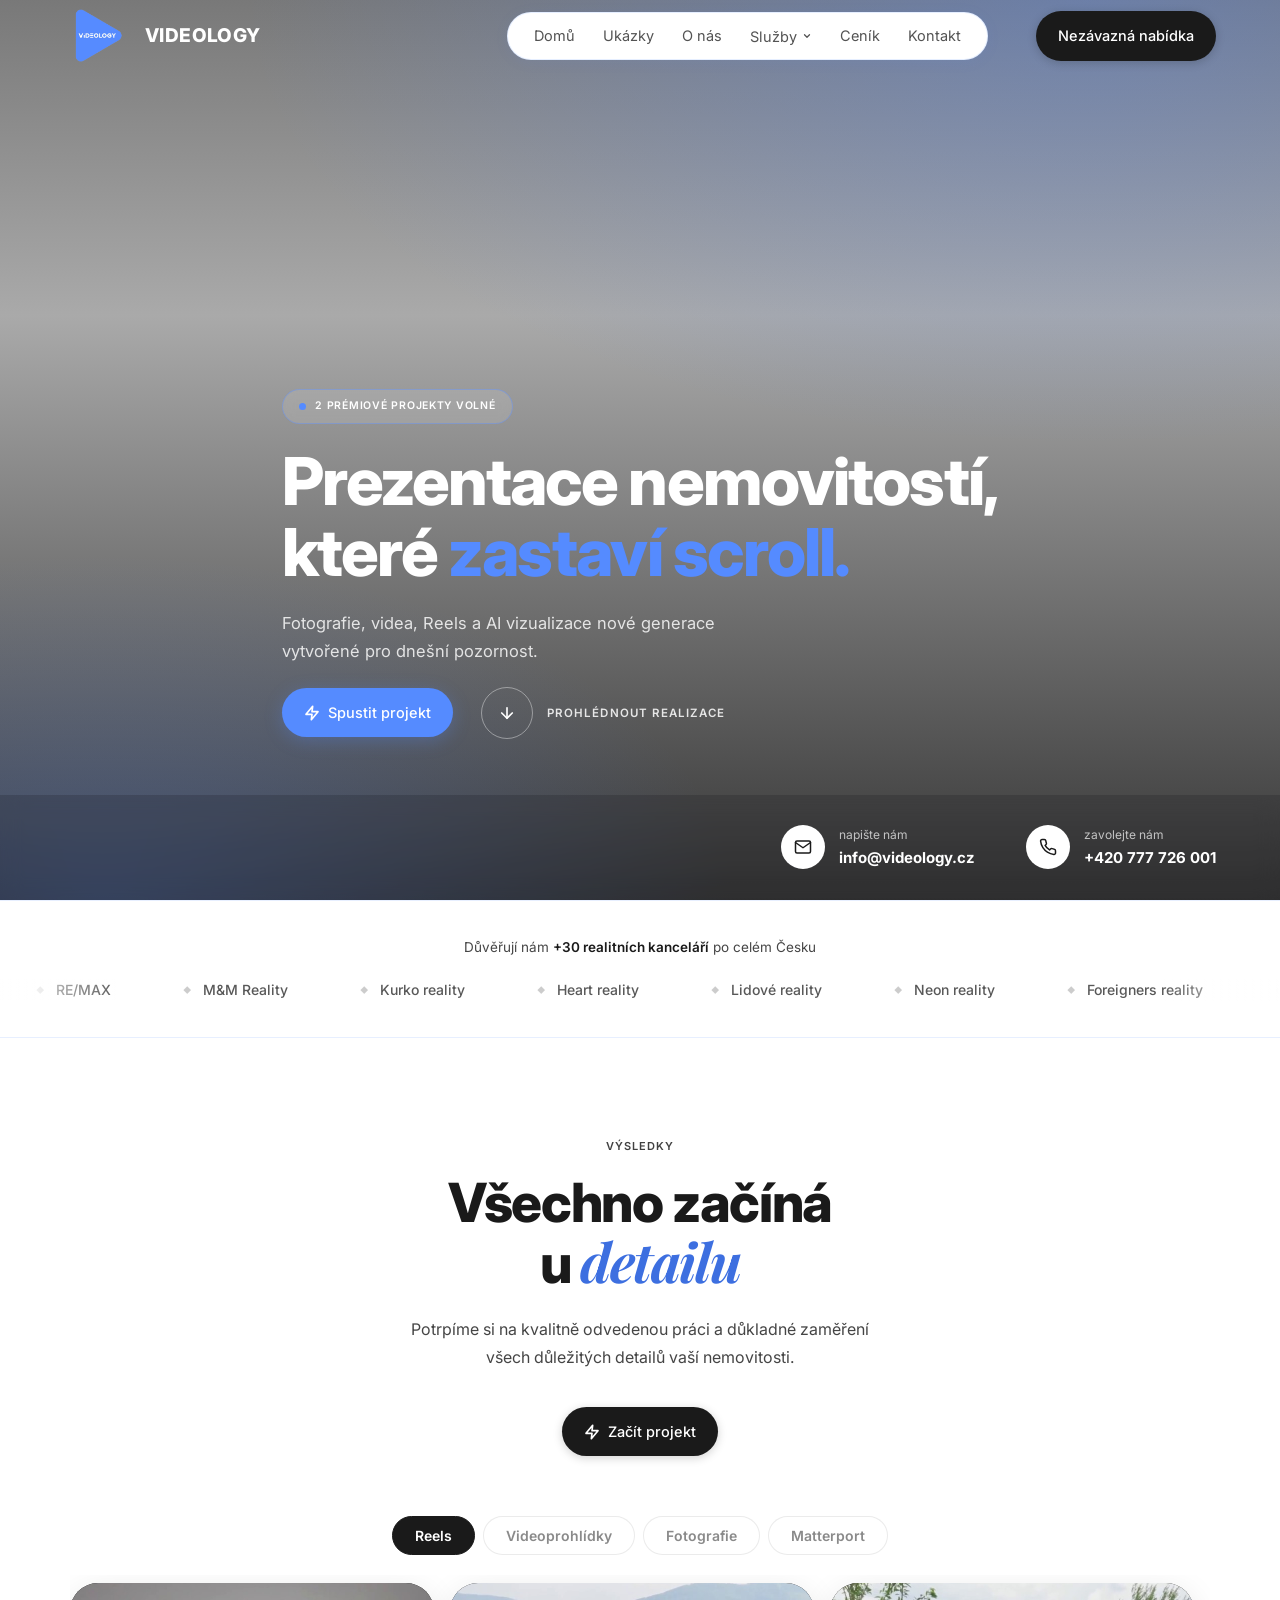
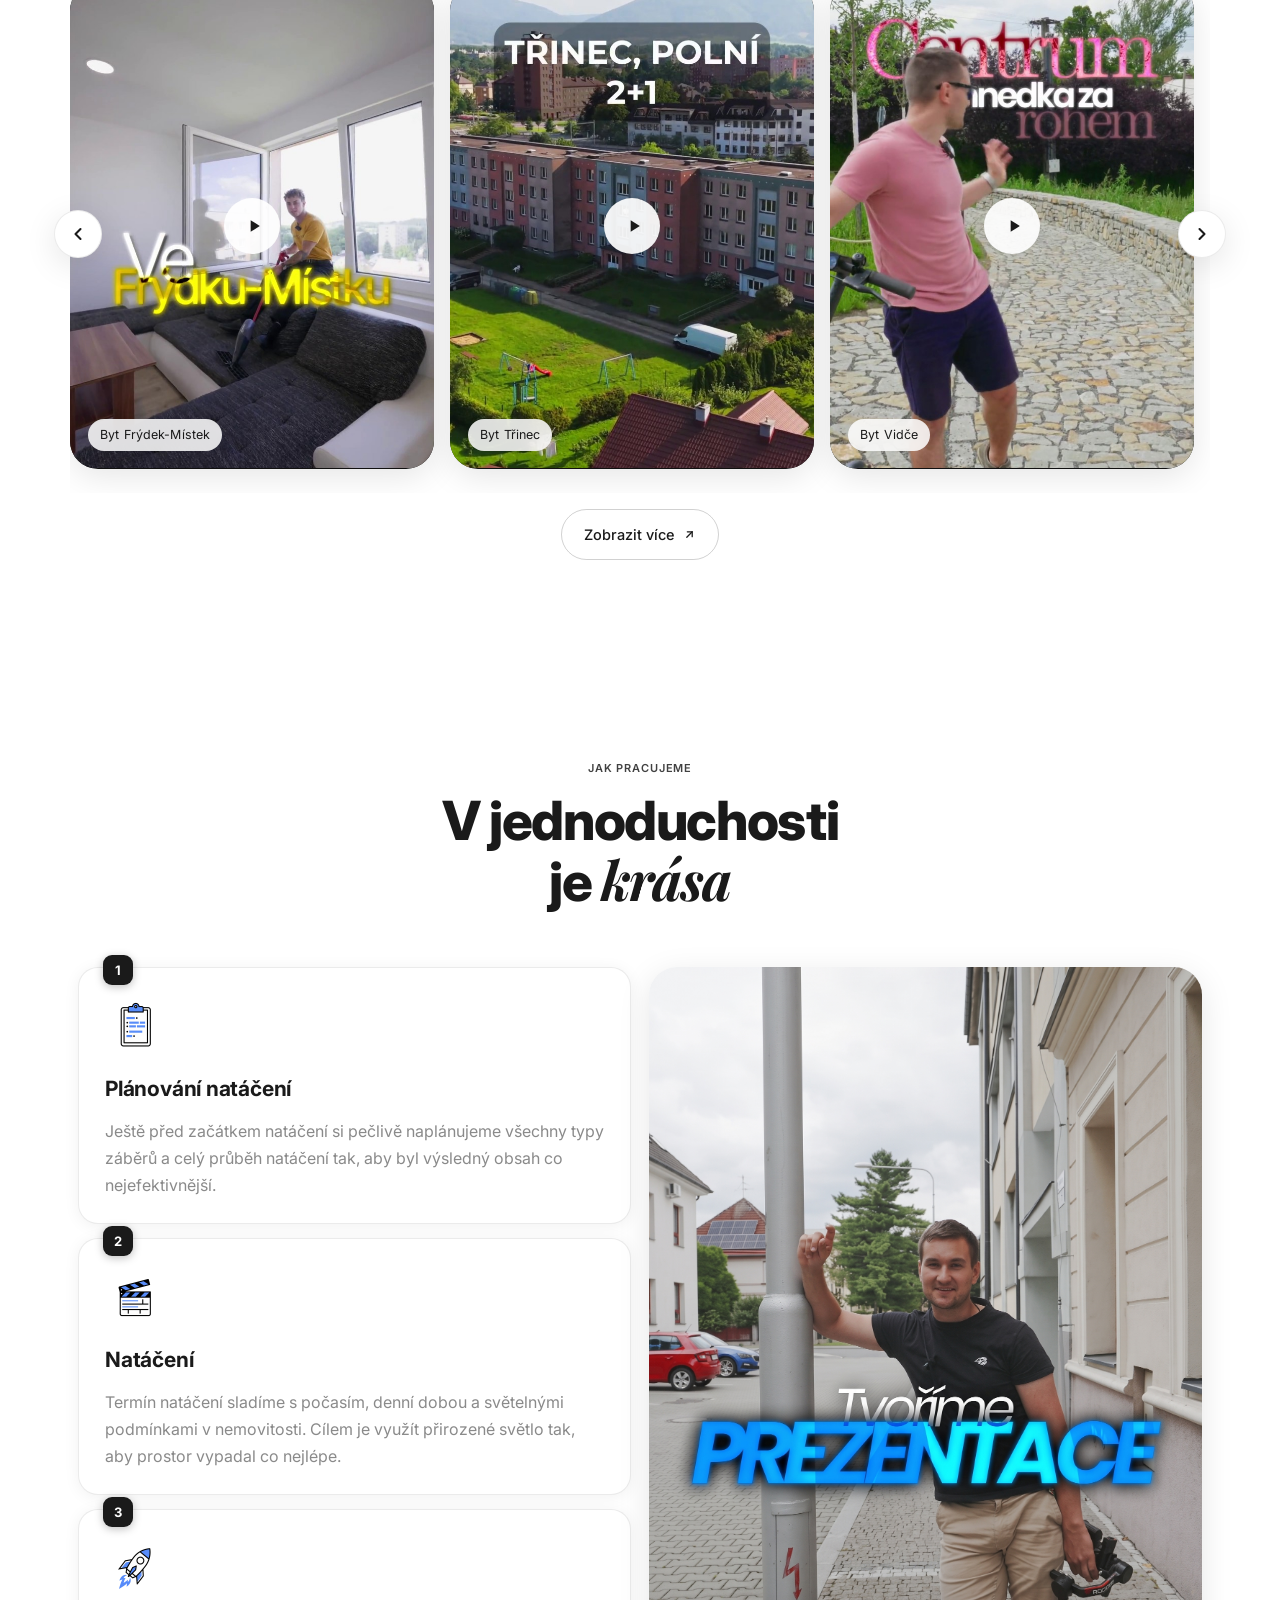
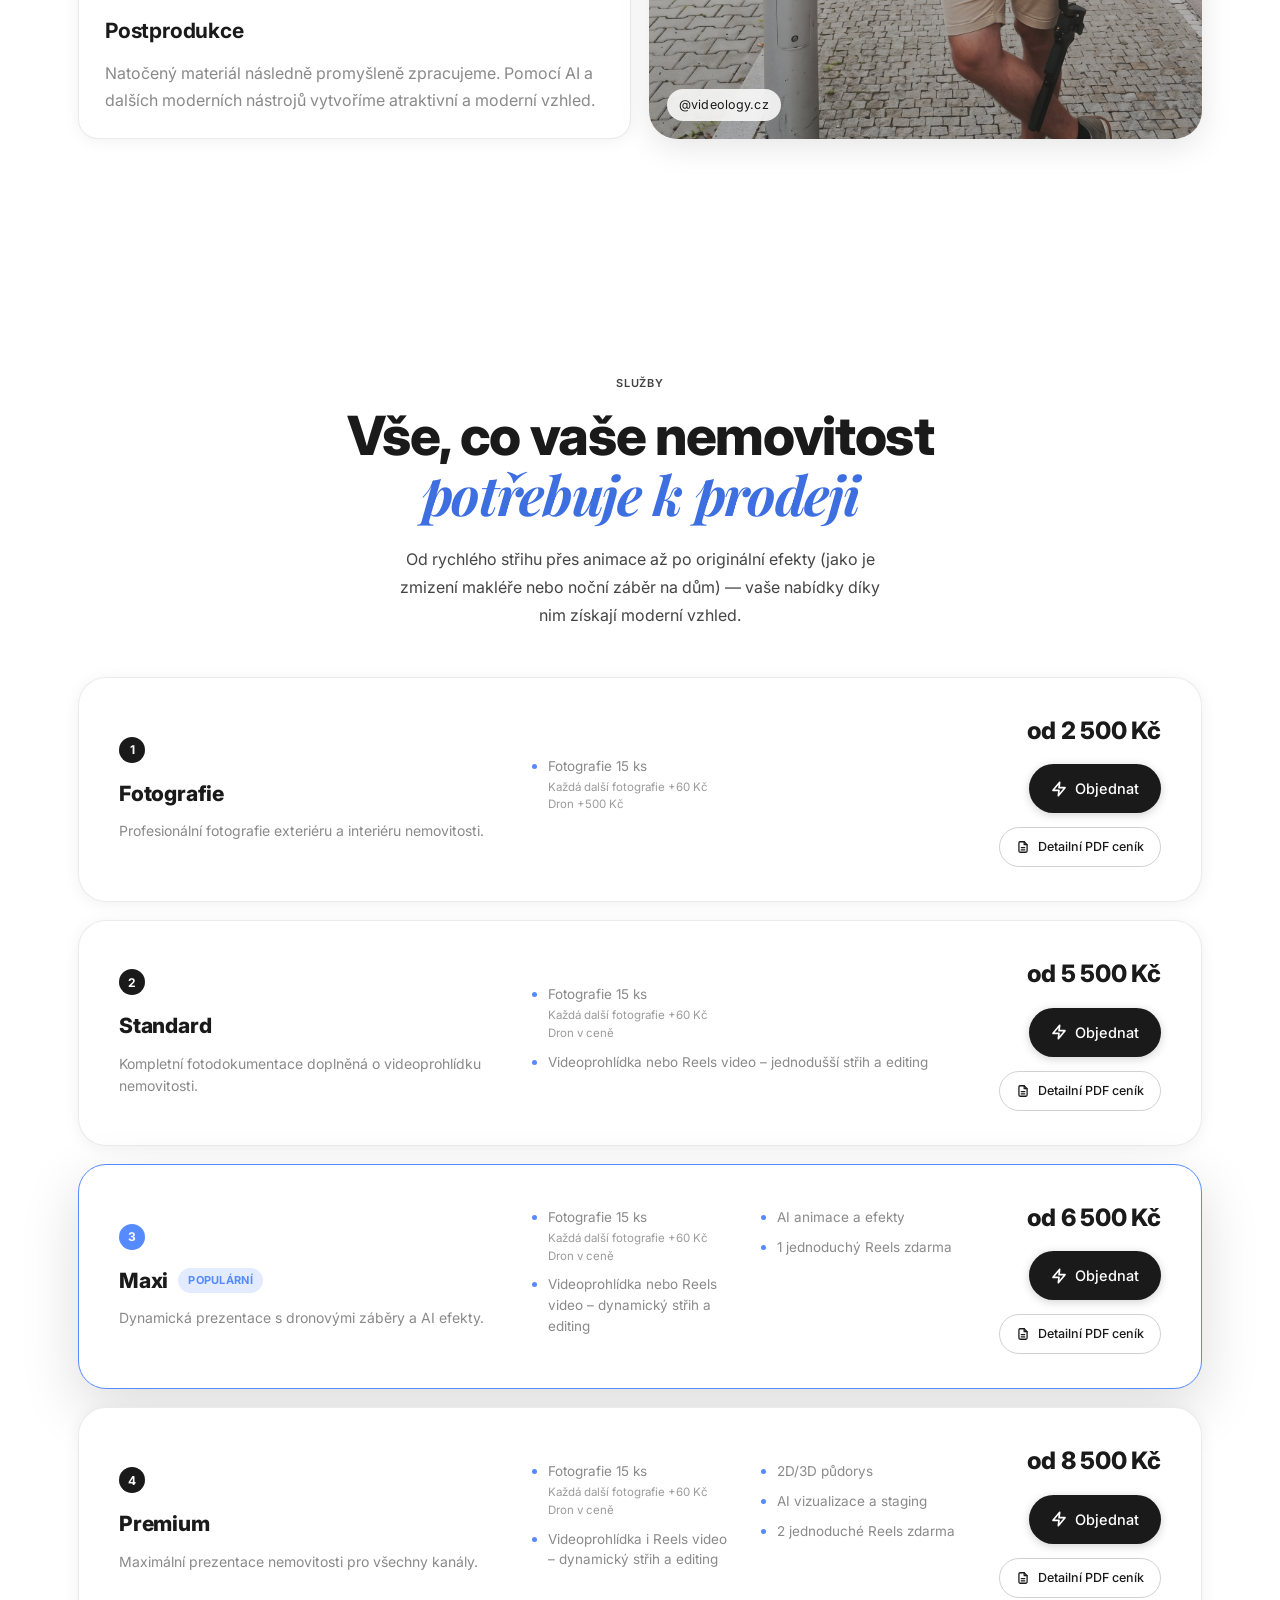
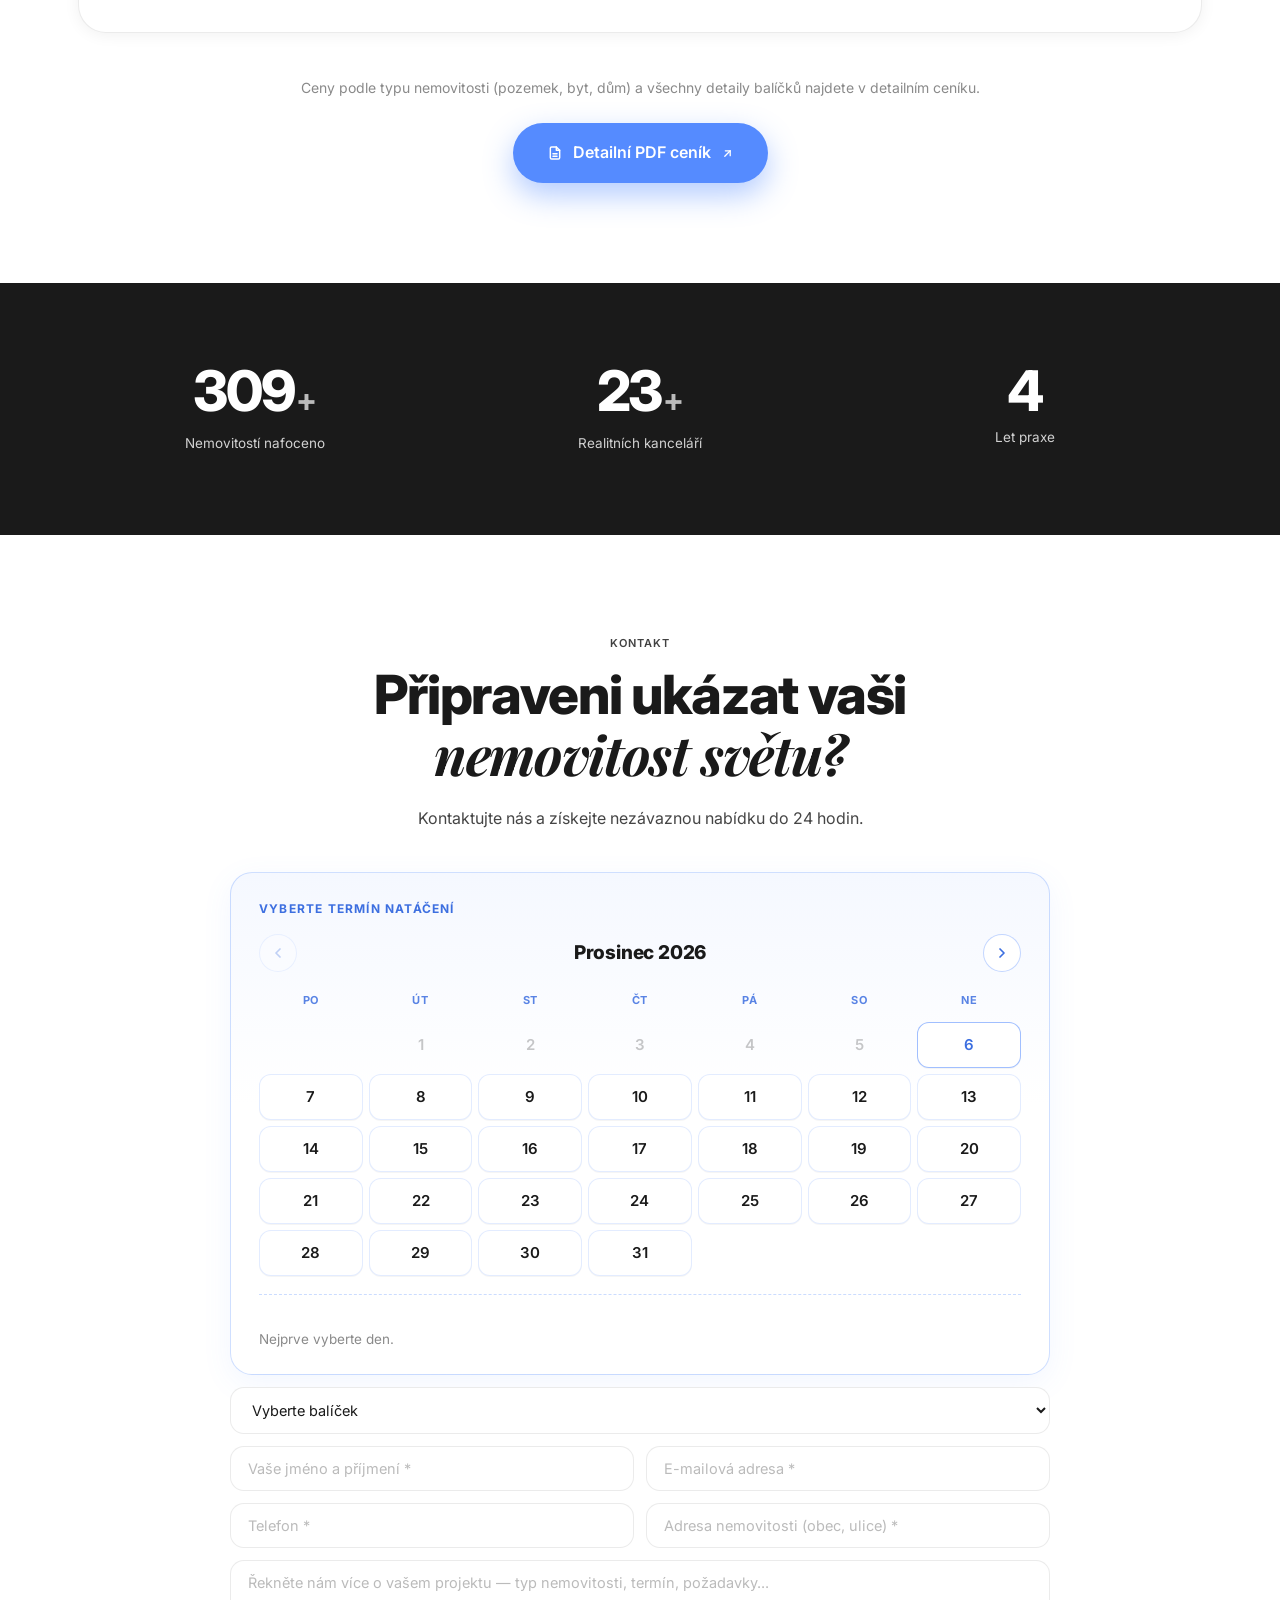
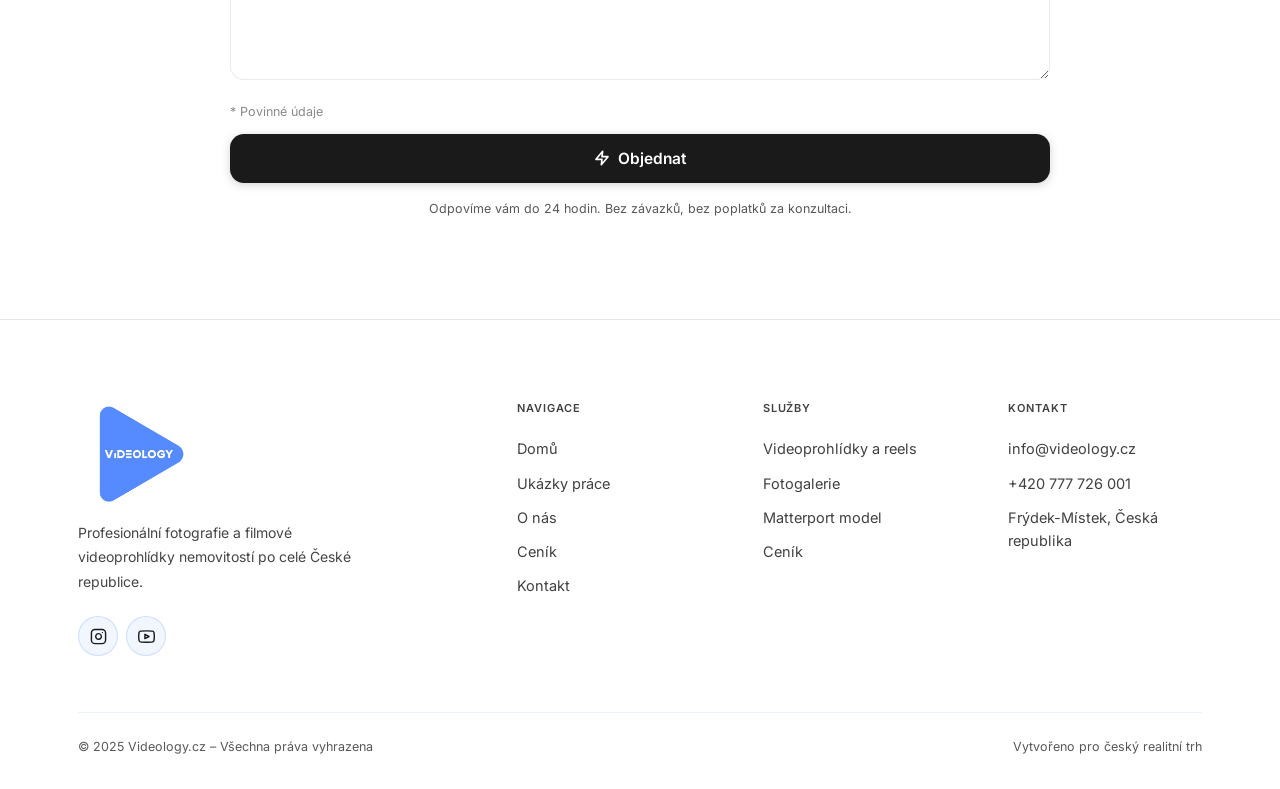
==== commit 366ace17: "Add Matterport tab to homepage results carousel Fourth toggle next to Reels/Videoprohlídky/Fotografi" ====
--- a/index.html
+++ b/index.html
@@ -153,6 +153,7 @@
         <button type="button" class="results-toggle-btn active" data-track="reels">Reels</button>
         <button type="button" class="results-toggle-btn" data-track="wide">Videoprohlídky</button>
         <button type="button" class="results-toggle-btn" data-track="photos">Fotografie</button>
+        <button type="button" class="results-toggle-btn" data-track="matterport">Matterport</button>
       </div>
 
       <div class="results-carousel">
@@ -270,6 +271,17 @@
           <div class="result-card result-card--raised fade-up" style="--delay:0.3s">
             <img src="img/gallery/bytovy-dum-exterier.jpg" alt="Exteriér bytového domu" loading="lazy">
             <div class="card-handle">Byt</div>
+          </div>
+        </div>
+
+        <div class="results-track" id="resultsTrackMatterport" data-track="matterport" hidden>
+          <div class="result-card result-card--matterport fade-up" style="--delay:0.1s">
+            <iframe
+              src="https://my.matterport.com/show/?m=kLYSdwm4t7Y"
+              title="Videology.cz – Matterport 3D prohlídka"
+              allow="xr-spatial-tracking; gyroscope; accelerometer; fullscreen"
+              allowfullscreen
+              loading="lazy"></iframe>
           </div>
         </div>
 
--- a/css/style.css
+++ b/css/style.css
@@ -709,6 +709,8 @@
   scroll-snap-align: start;
 }
 #resultsTrackWide .result-card { flex: 0 0 calc((100% - 16px) / 2); aspect-ratio: 16/9; }
+.result-card--matterport { flex: 0 0 100%; aspect-ratio: 16/9; }
+.result-card--matterport iframe { width: 100%; height: 100%; border: none; }
 
 .result-card--raised { transform: translateY(-36px); }
 
@@ -742,7 +744,7 @@
 .results-arrow--prev { left: -24px; }
 .results-arrow--next { right: -24px; }
 
-.results-more { text-align: center; margin-top: 40px; }
+.results-more { display: flex; justify-content: center; margin-top: 40px; }
 
 .card-handle {
   position: absolute;
@@ -1230,9 +1232,10 @@
 }
 
 .cal-day {
-  aspect-ratio: 1 / 0.56;
+  width: 100%;
   min-height: 46px;
   padding: 0;
+  box-sizing: border-box;
   display: flex;
   align-items: center;
   justify-content: center;
@@ -1240,9 +1243,10 @@
   border: 1.5px solid rgba(85, 139, 255, 0.16);
   background: #fff;
   font-family: var(--font);
-  font-size: 15px;
+  font-size: clamp(12px, 3.6vw, 15px);
   font-weight: 600;
   white-space: nowrap;
+  overflow: hidden;
   color: var(--dark);
   cursor: pointer;
   box-shadow: 0 1px 0 rgba(0, 0, 0, 0.04);
@@ -1695,6 +1699,51 @@
   z-index: 501;
 }
 .video-lightbox-close:hover { background: rgba(255,255,255,0.24); }
+
+.image-lightbox {
+  position: fixed;
+  inset: 0;
+  z-index: 500;
+  display: flex;
+  align-items: center;
+  justify-content: center;
+  padding: 60px 24px;
+  background: rgba(8,8,8,0.92);
+  opacity: 0;
+  visibility: hidden;
+  transition: opacity 0.25s, visibility 0.25s;
+  cursor: zoom-out;
+}
+.image-lightbox.open { opacity: 1; visibility: visible; }
+
+.image-lightbox img {
+  max-width: 100%;
+  max-height: 100%;
+  border-radius: 14px;
+  box-shadow: 0 24px 70px rgba(0,0,0,0.5);
+  cursor: default;
+}
+
+.image-lightbox-close {
+  position: fixed;
+  top: 24px;
+  right: 24px;
+  width: 44px;
+  height: 44px;
+  border-radius: 50%;
+  border: none;
+  background: rgba(255,255,255,0.12);
+  color: #fff;
+  display: flex;
+  align-items: center;
+  justify-content: center;
+  cursor: pointer;
+  transition: background 0.2s;
+  z-index: 501;
+}
+.image-lightbox-close:hover { background: rgba(255,255,255,0.24); }
+
+.gallery-item { cursor: zoom-in; }
 
 
 /* ═══════════════════════════════════════════════════════
@@ -1847,10 +1896,12 @@
 
   .phone-mockup { width: 220px; height: 440px; }
 
-  .result-card { flex-basis: 78%; }
+  .result-card { flex-basis: 86%; }
   .result-card--raised { transform: none; }
-  .results-arrow--prev { left: 4px; }
-  .results-arrow--next { right: 4px; }
+  .results-arrow { display: none; }
+  #resultsTrackWide .result-card { flex: 0 0 90%; }
+
+  .results-toggle-btn { padding: 9px 14px; font-size: 12.5px; }
 
   .steps-layout { grid-template-columns: 1fr; }
   .steps-col { align-items: center; }
@@ -1907,6 +1958,10 @@
 
   .contact-top { grid-template-columns: 1fr; gap: 32px; }
   .contact-lead p { max-width: none; }
+
+  .booking-calendar { padding: 22px 16px 20px; }
+  .cal-weekdays, .cal-grid { gap: 5px; }
+  .cal-day { font-size: 14px; min-height: 42px; }
 }
 
 @media (max-width: 520px) {
@@ -1917,4 +1972,9 @@
 
   .hero-actions { flex-direction: column; align-items: center; width: 100%; }
   .hero-actions .btn { width: 100%; justify-content: center; }
-}
+
+  .booking-calendar { padding: 18px 10px 16px; }
+  .cal-weekdays, .cal-grid { gap: 4px; }
+  .cal-day { font-size: 12.5px; min-height: 38px; }
+  .cal-weekdays span { font-size: 9.5px; }
+}
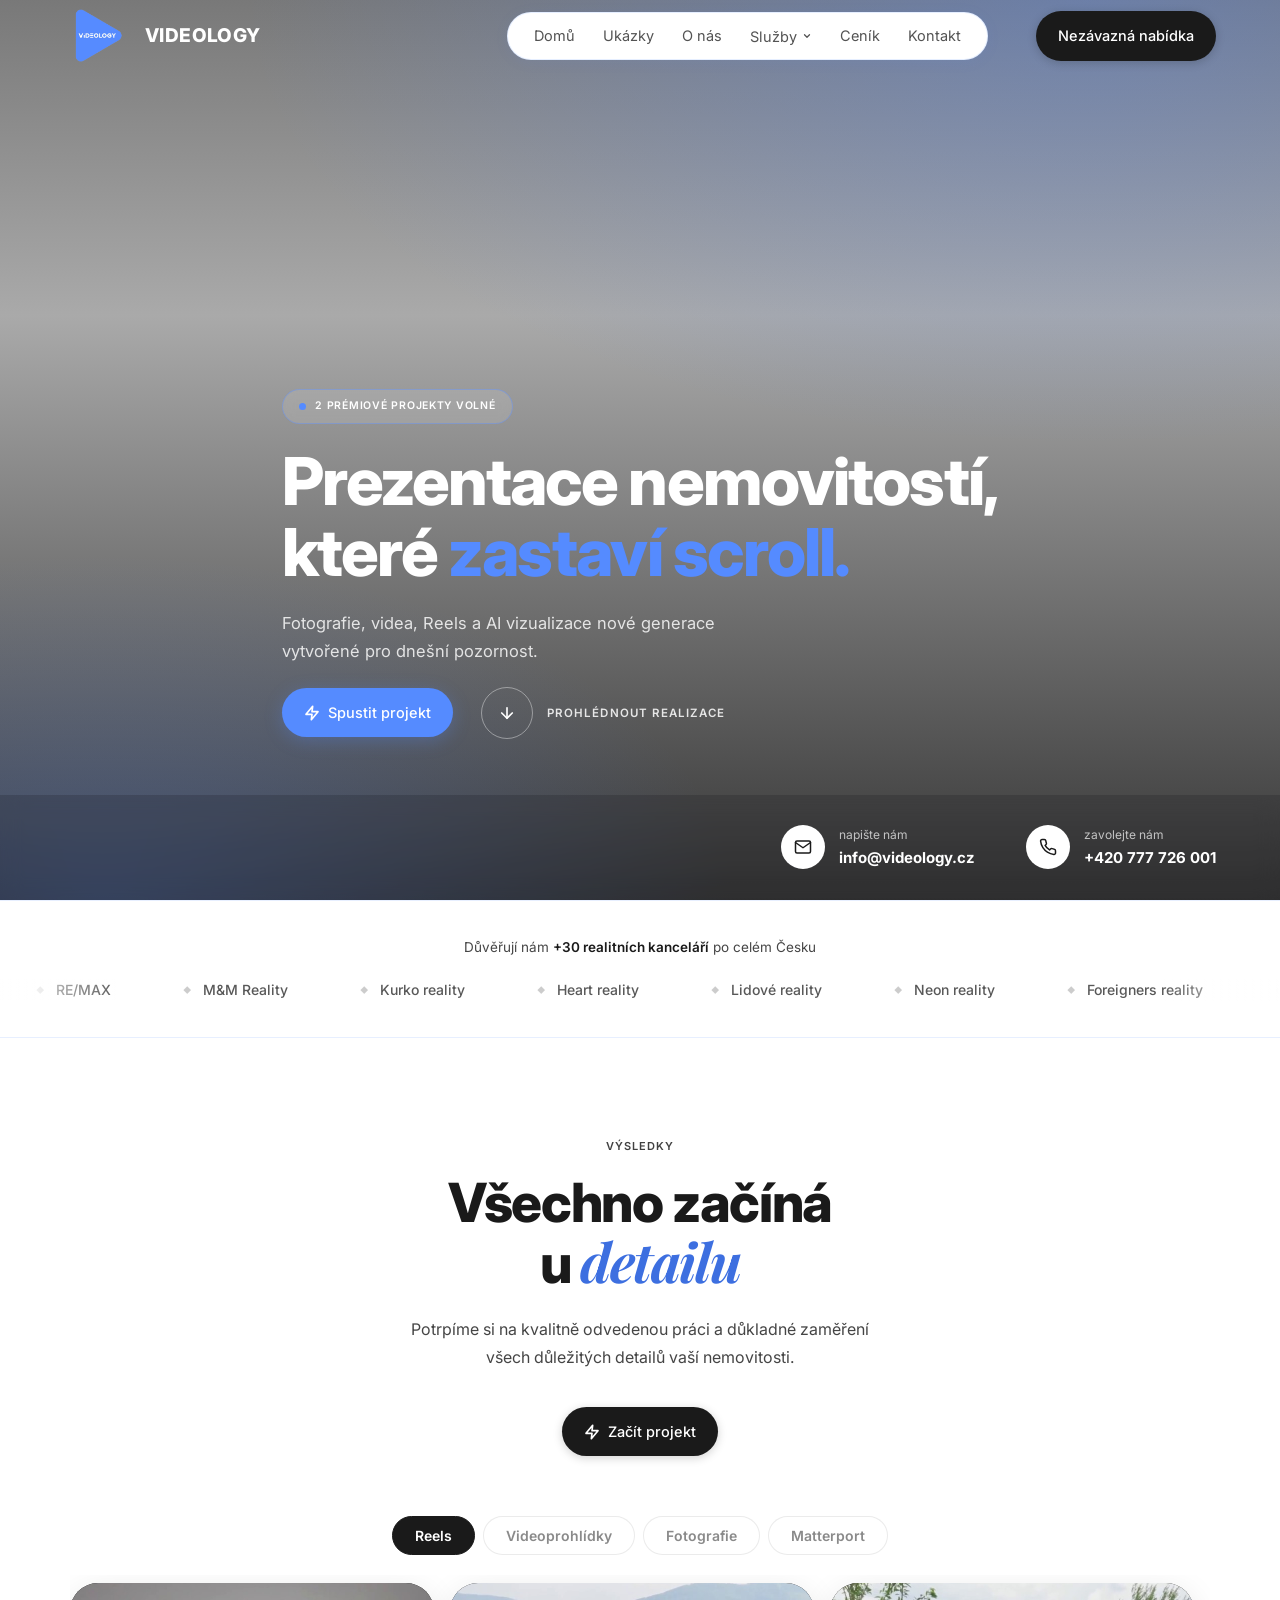
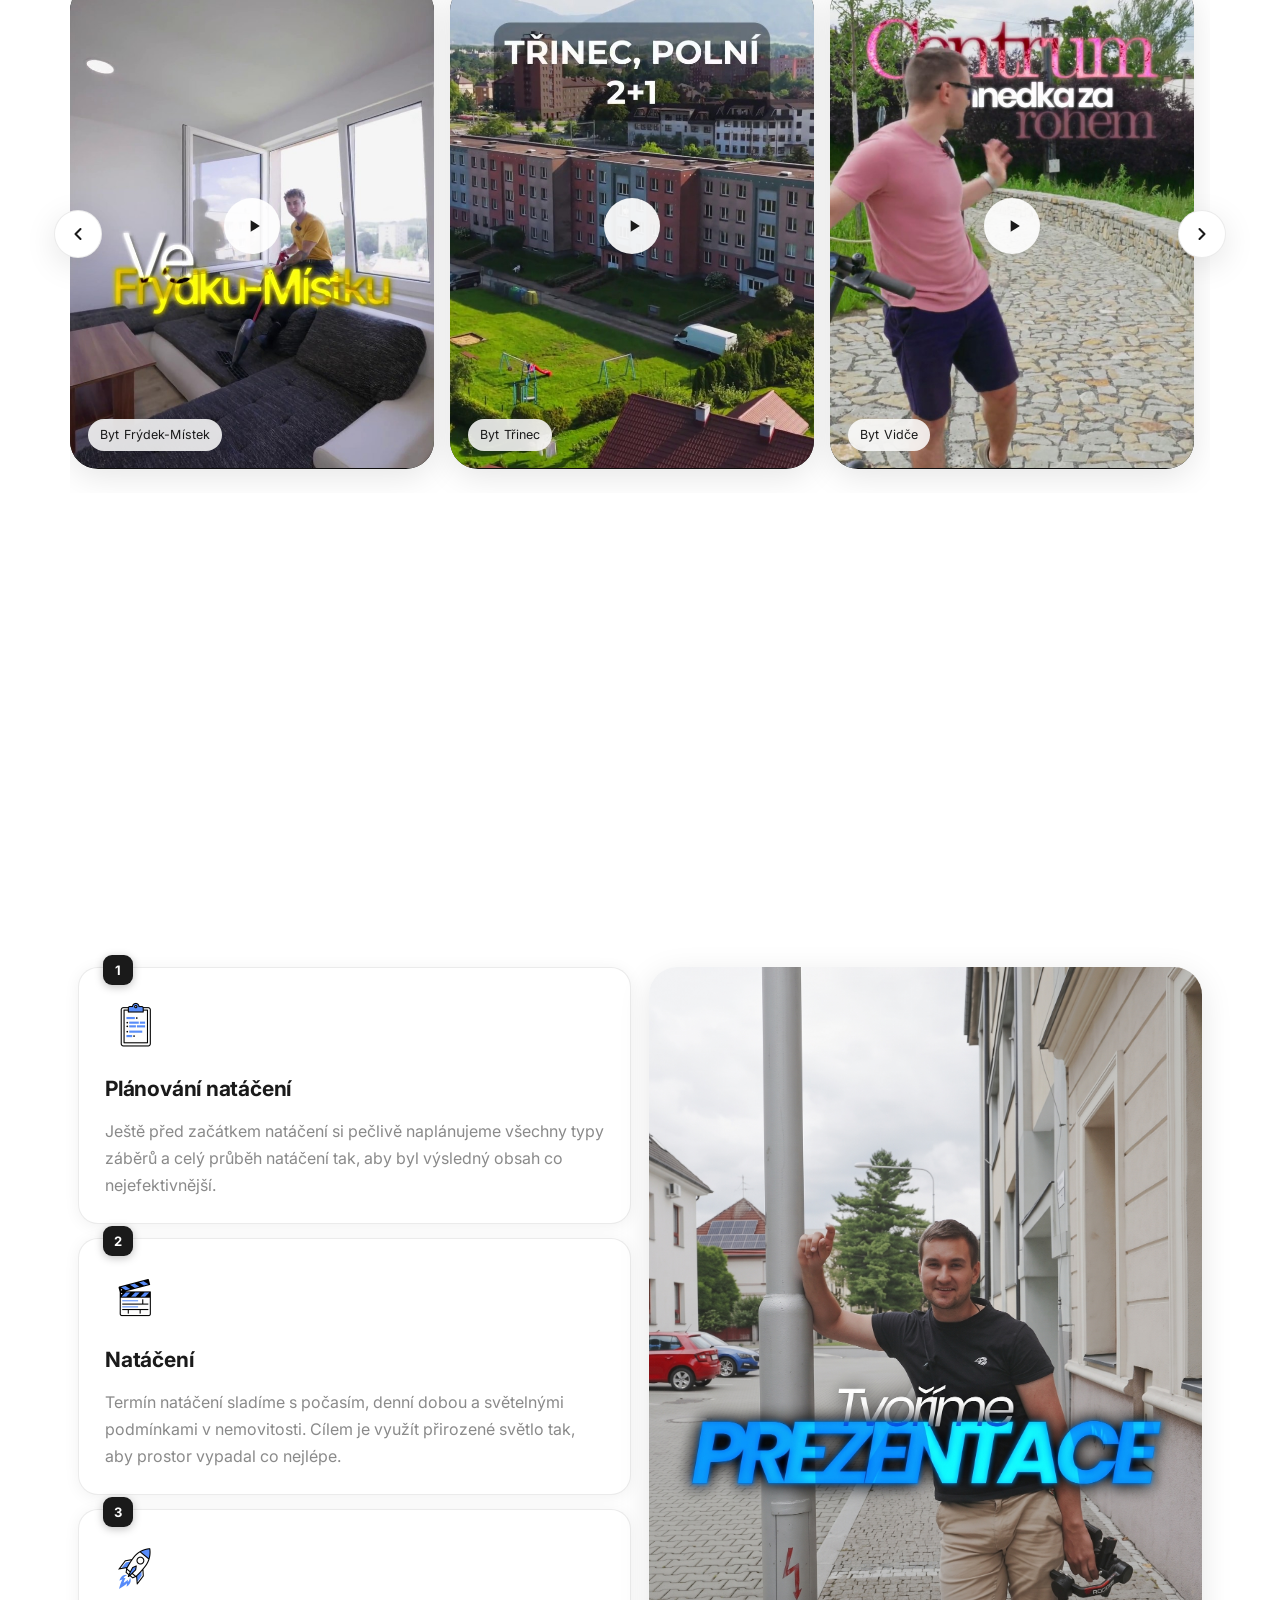
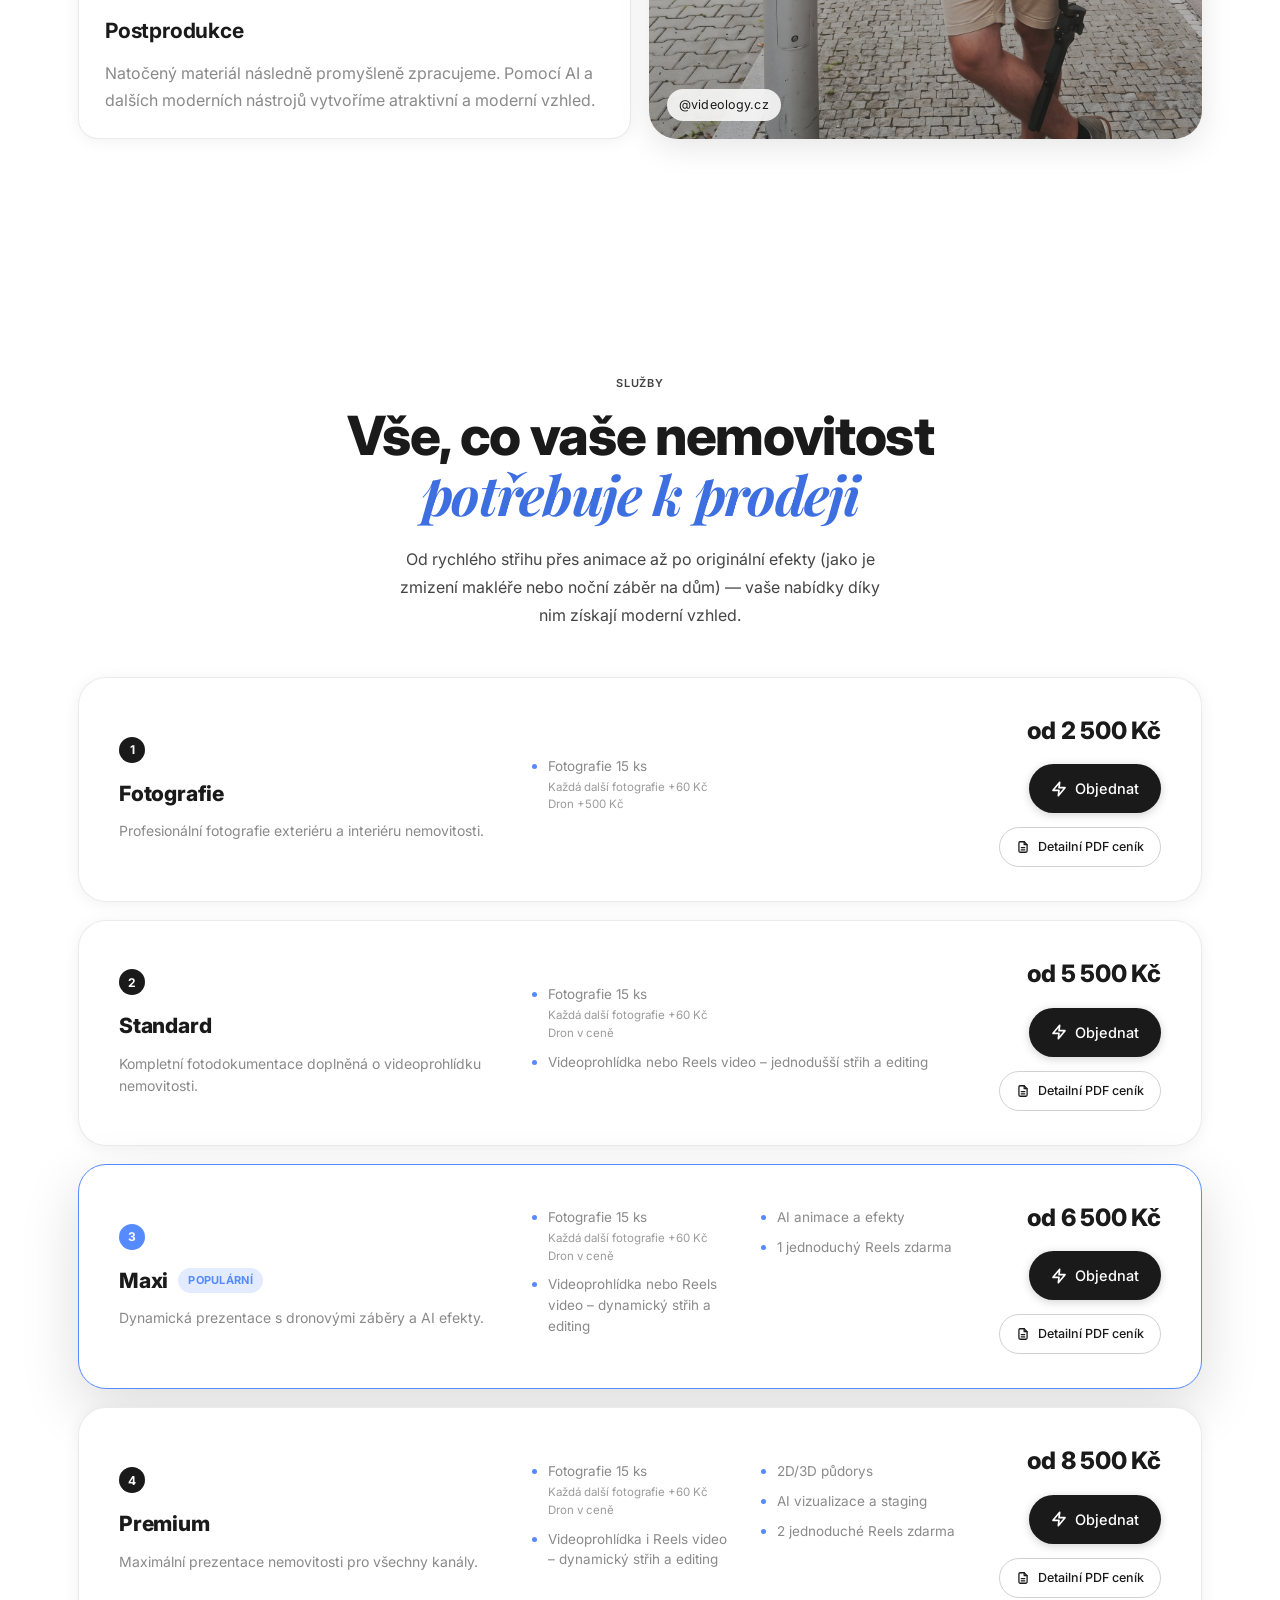
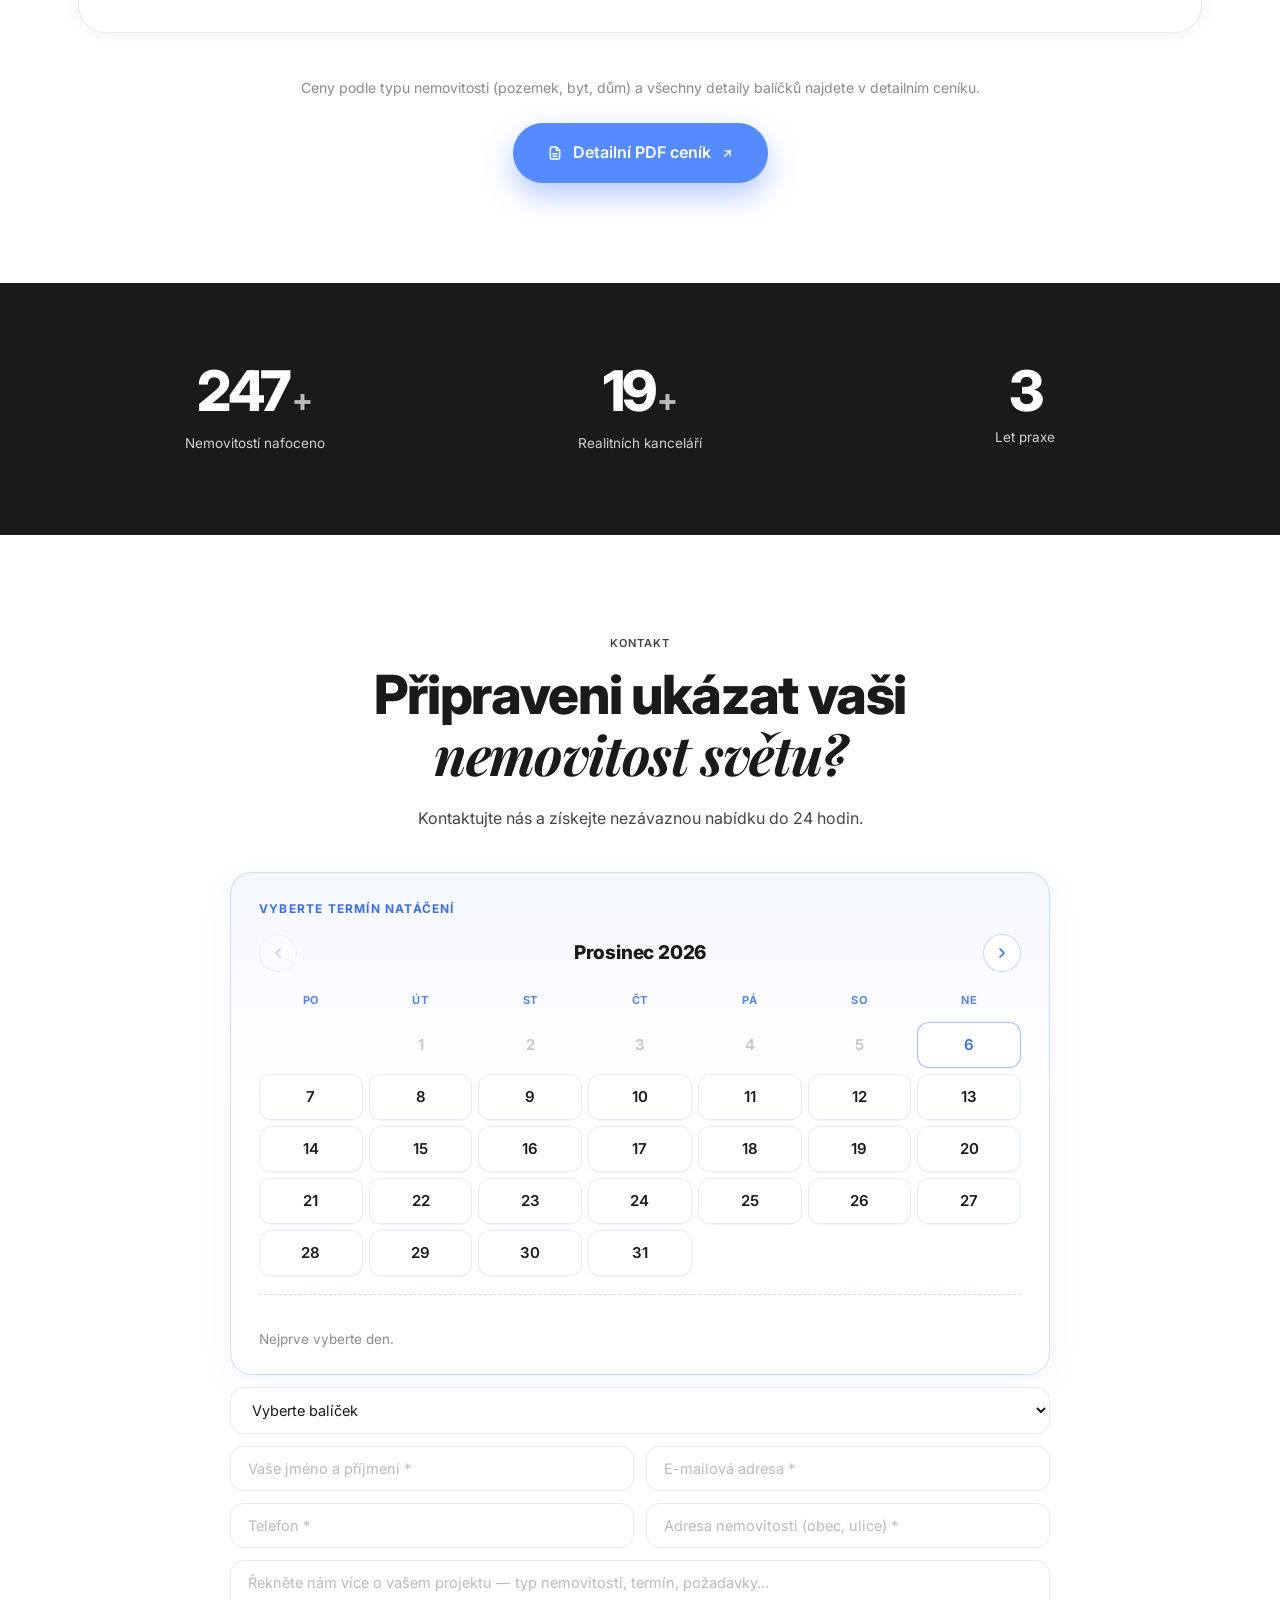
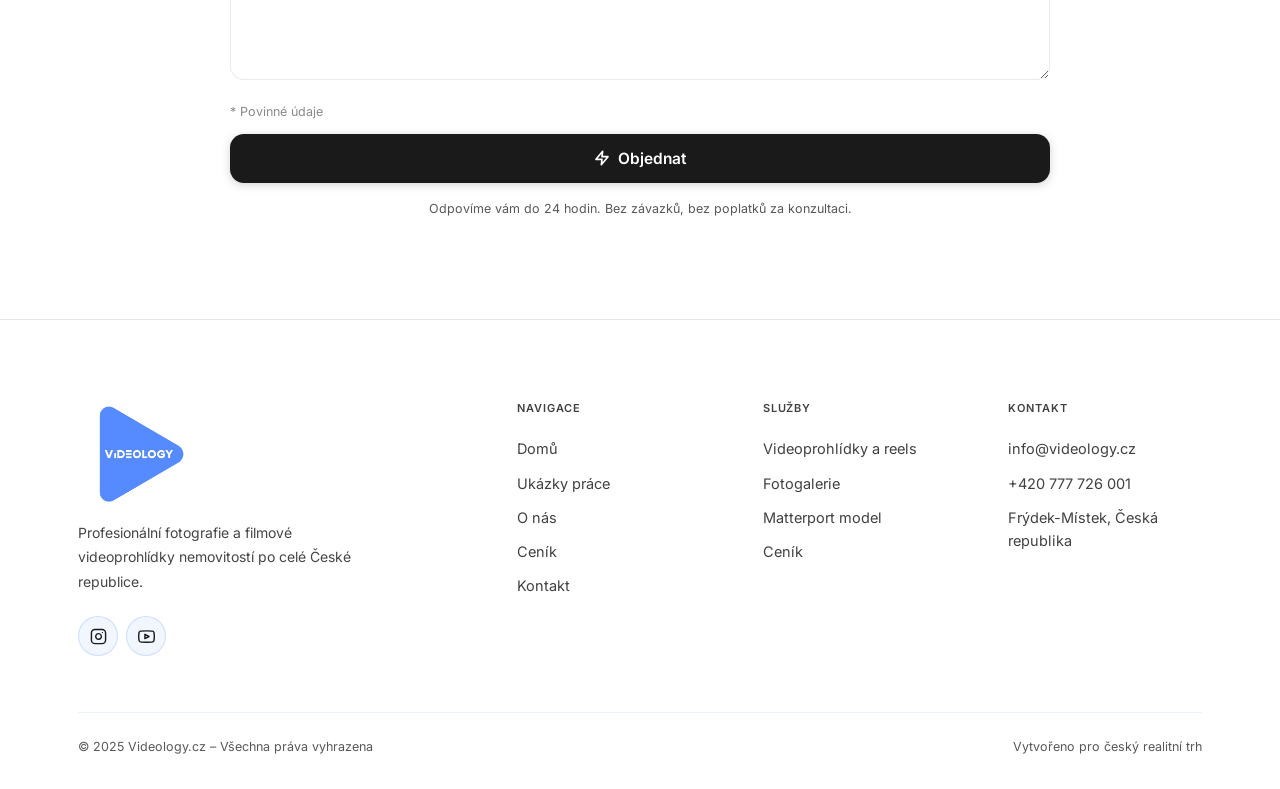
==== commit 0d75d1fa: "Remove lazy-loading from carousel Matterport iframe loading="lazy" never triggered while the tab's t" ====
--- a/index.html
+++ b/index.html
@@ -280,8 +280,7 @@
               src="https://my.matterport.com/show/?m=kLYSdwm4t7Y"
               title="Videology.cz – Matterport 3D prohlídka"
               allow="xr-spatial-tracking; gyroscope; accelerometer; fullscreen"
-              allowfullscreen
-              loading="lazy"></iframe>
+              allowfullscreen></iframe>
           </div>
         </div>
 
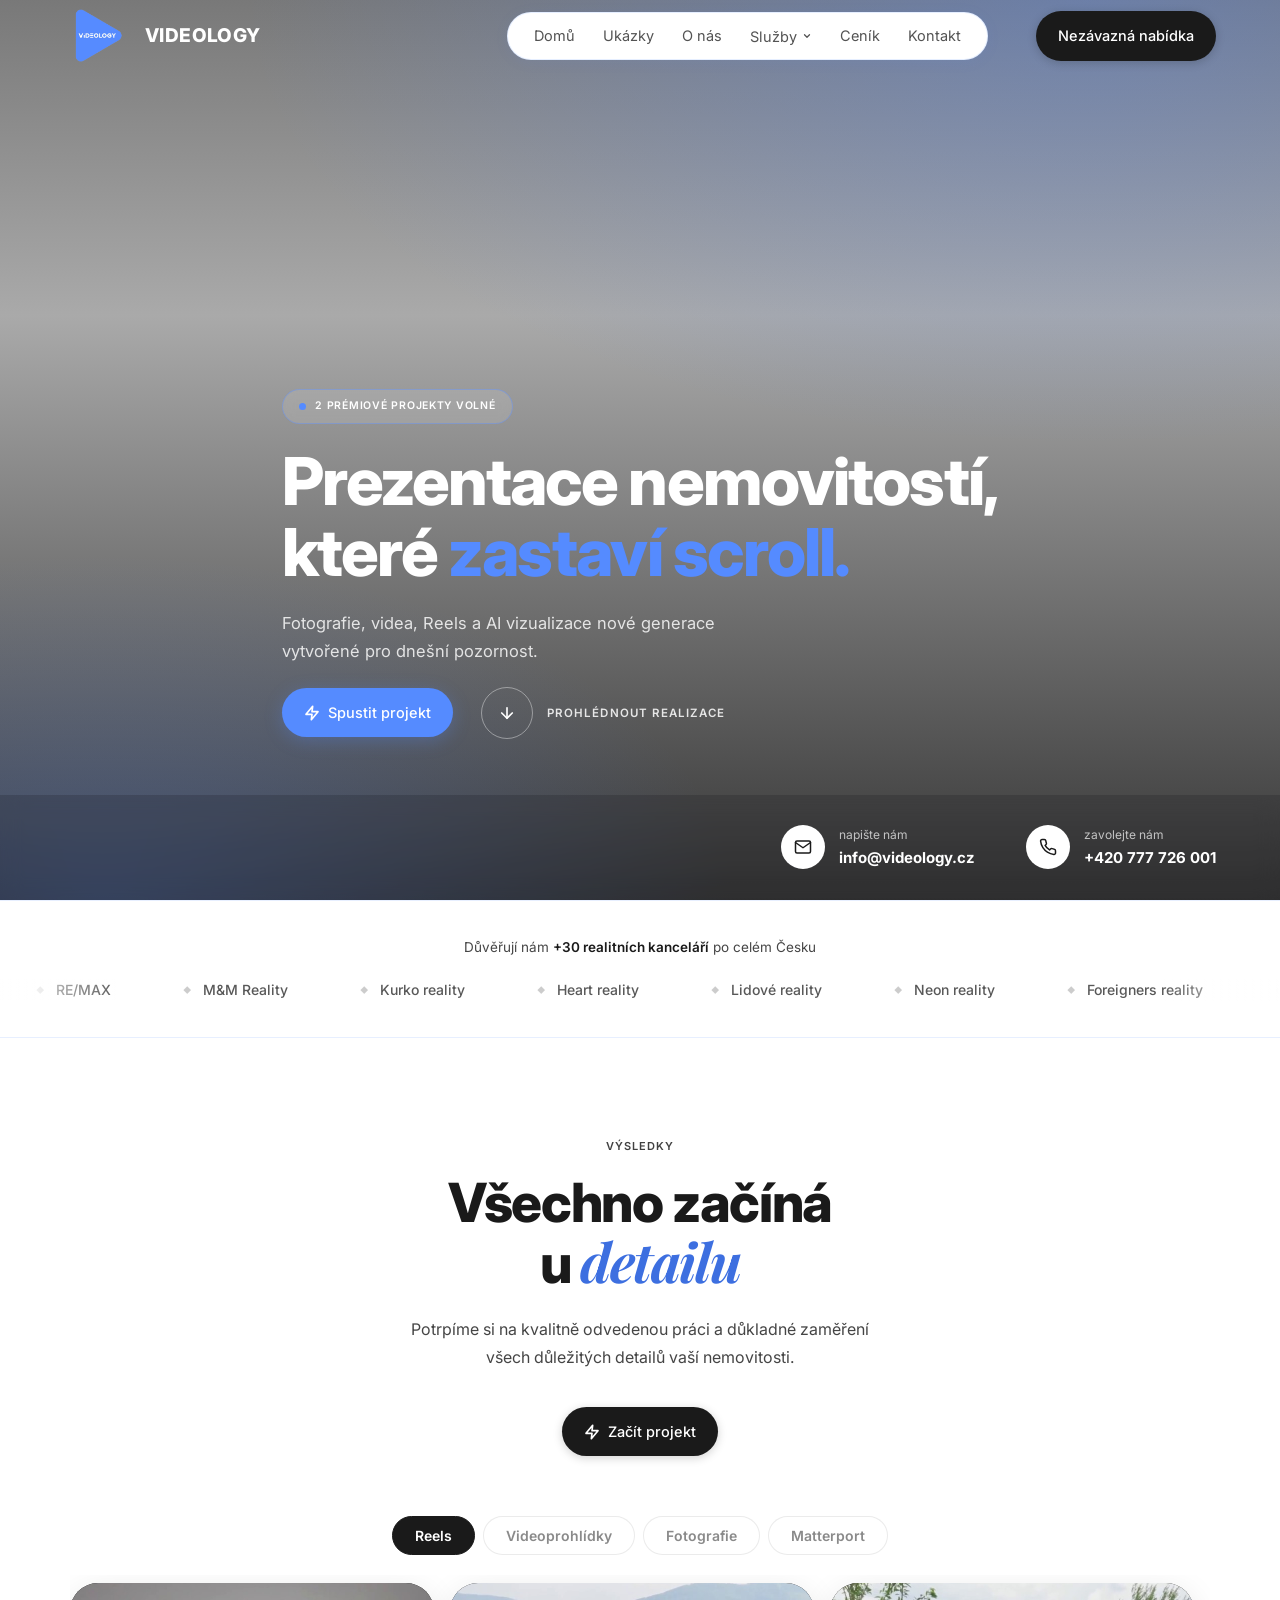
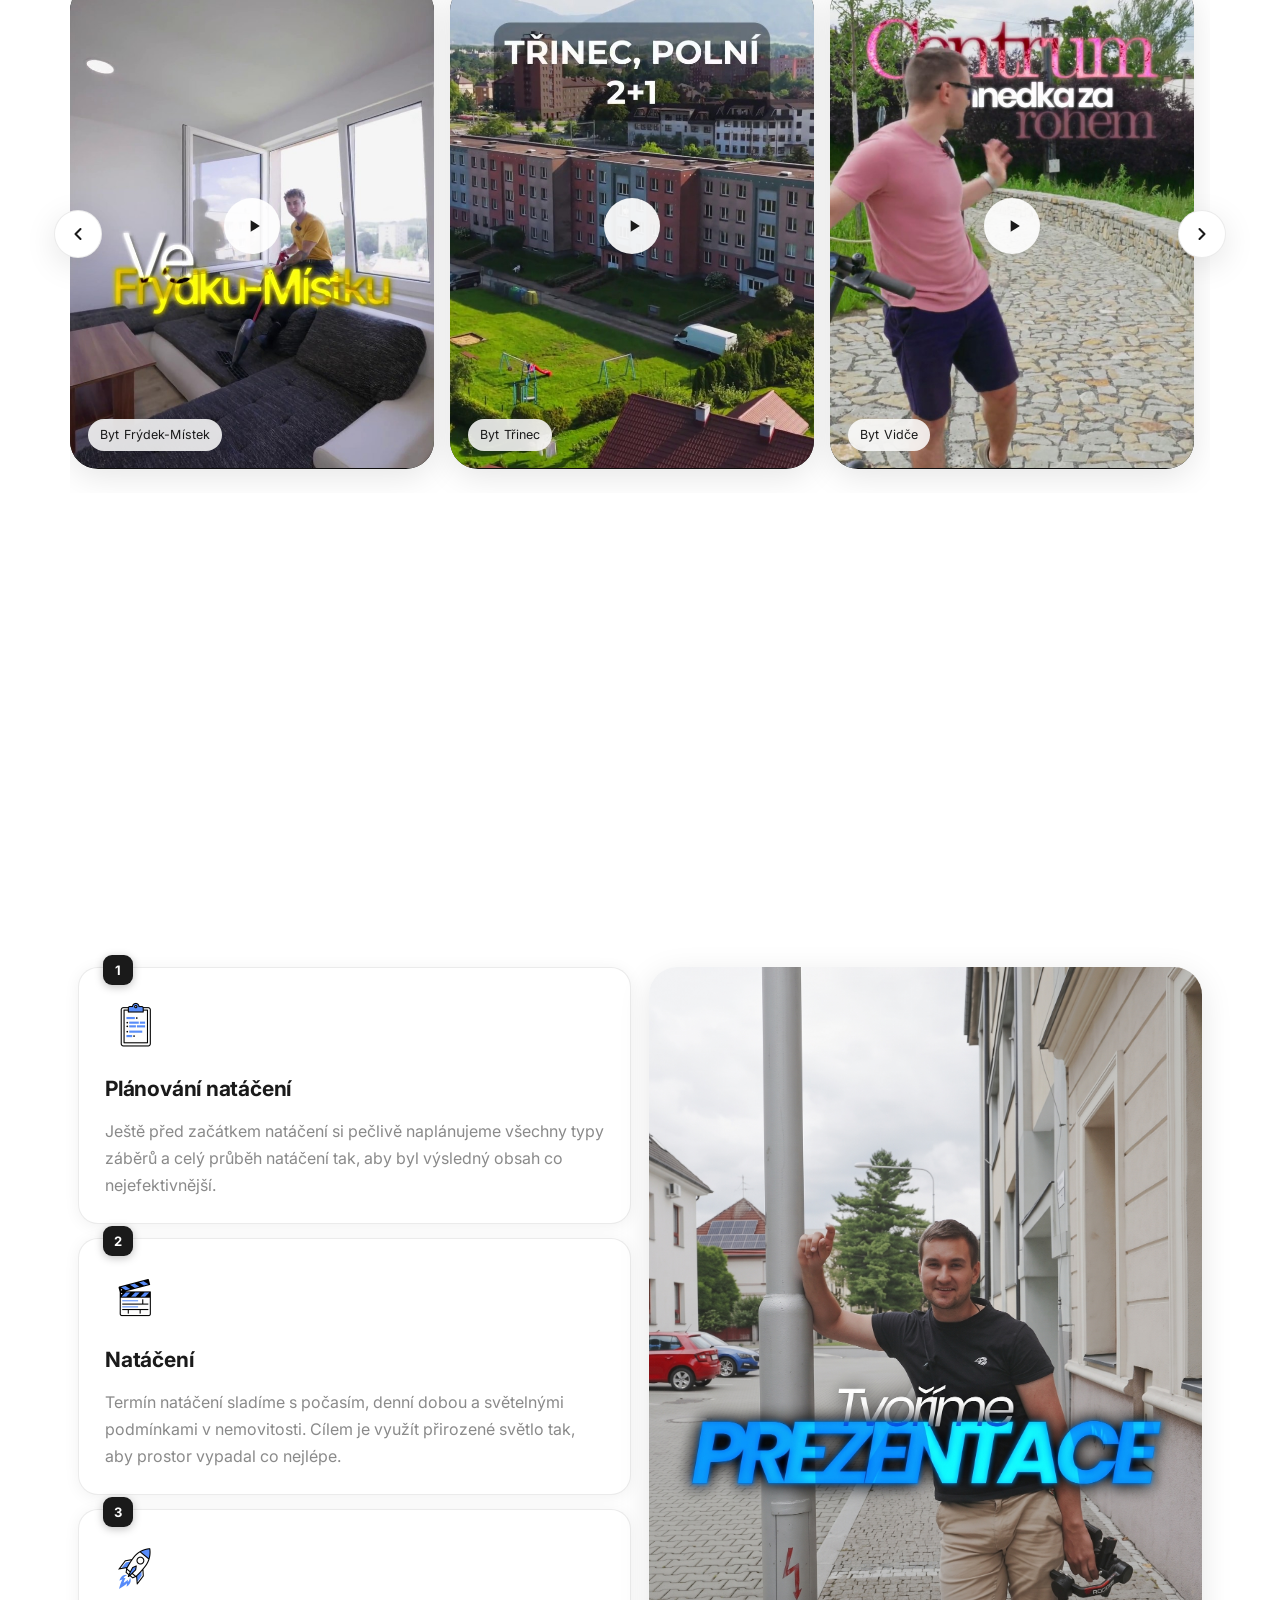
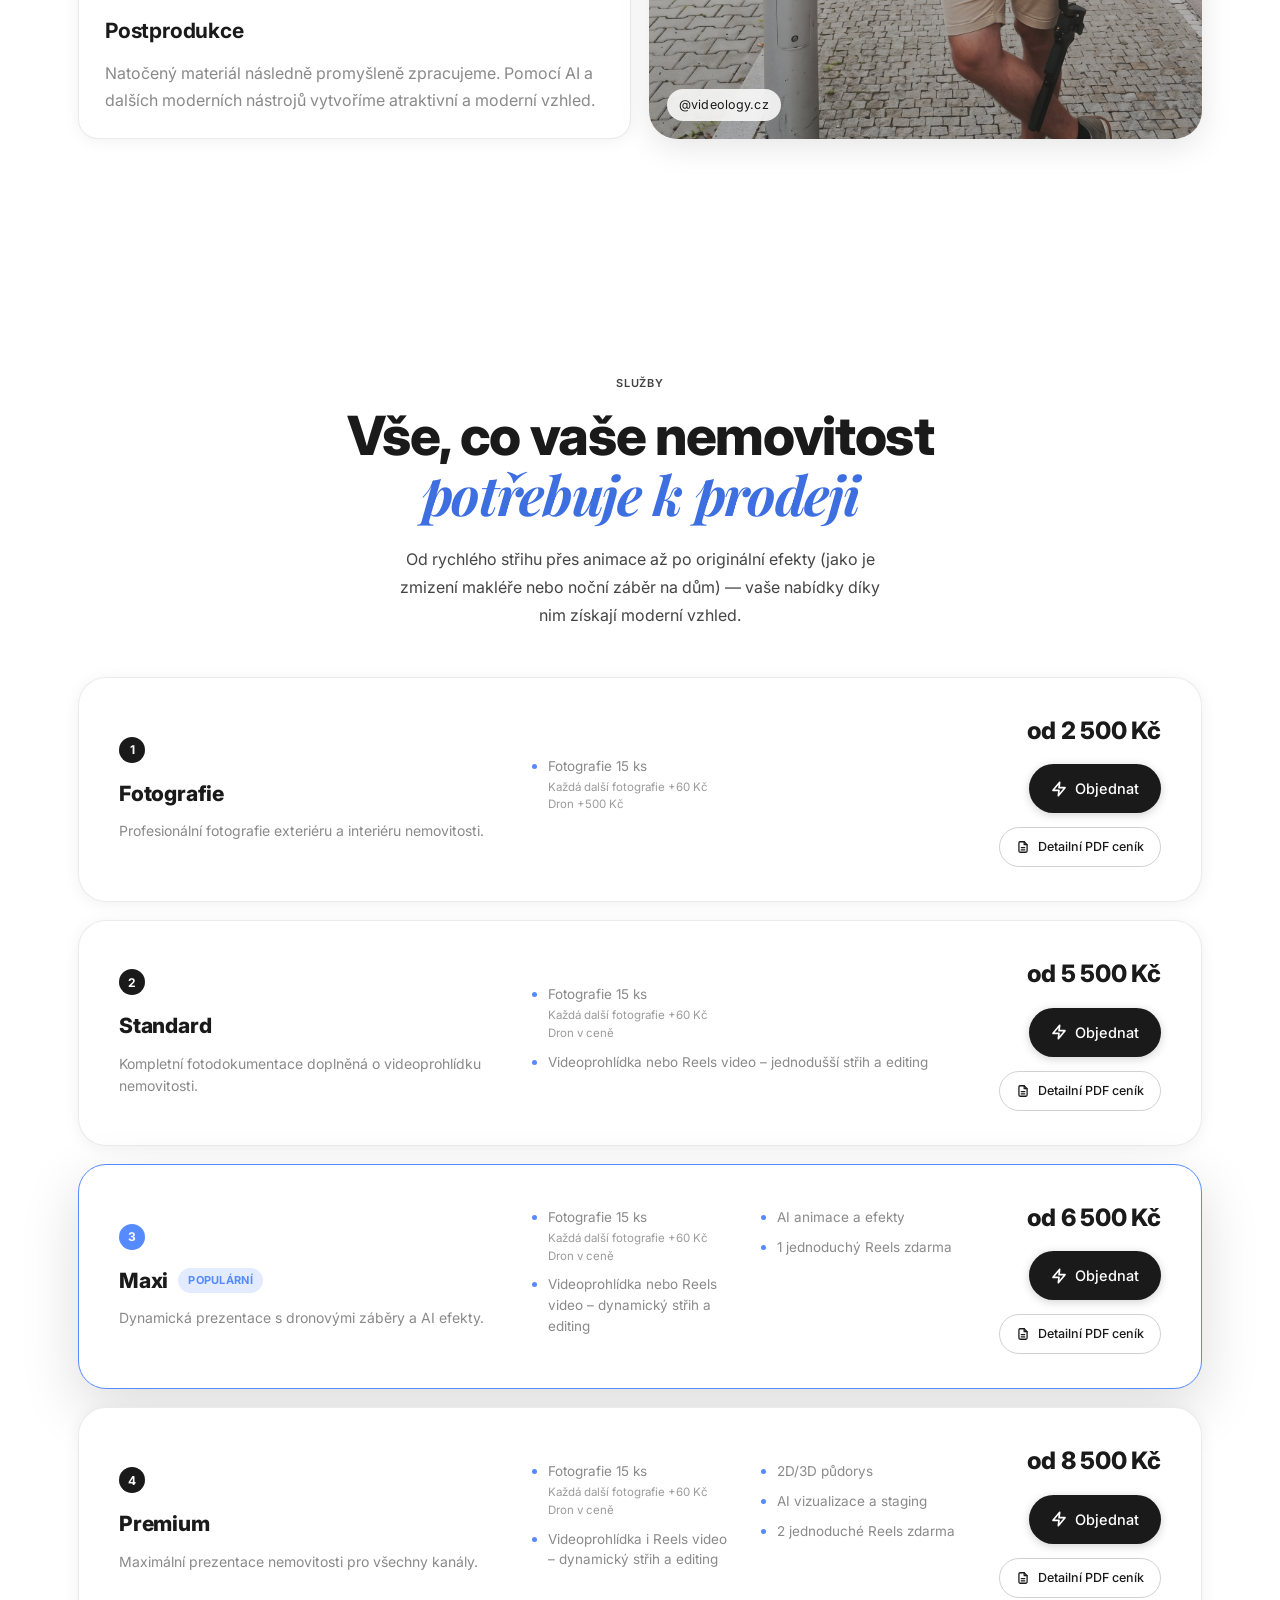
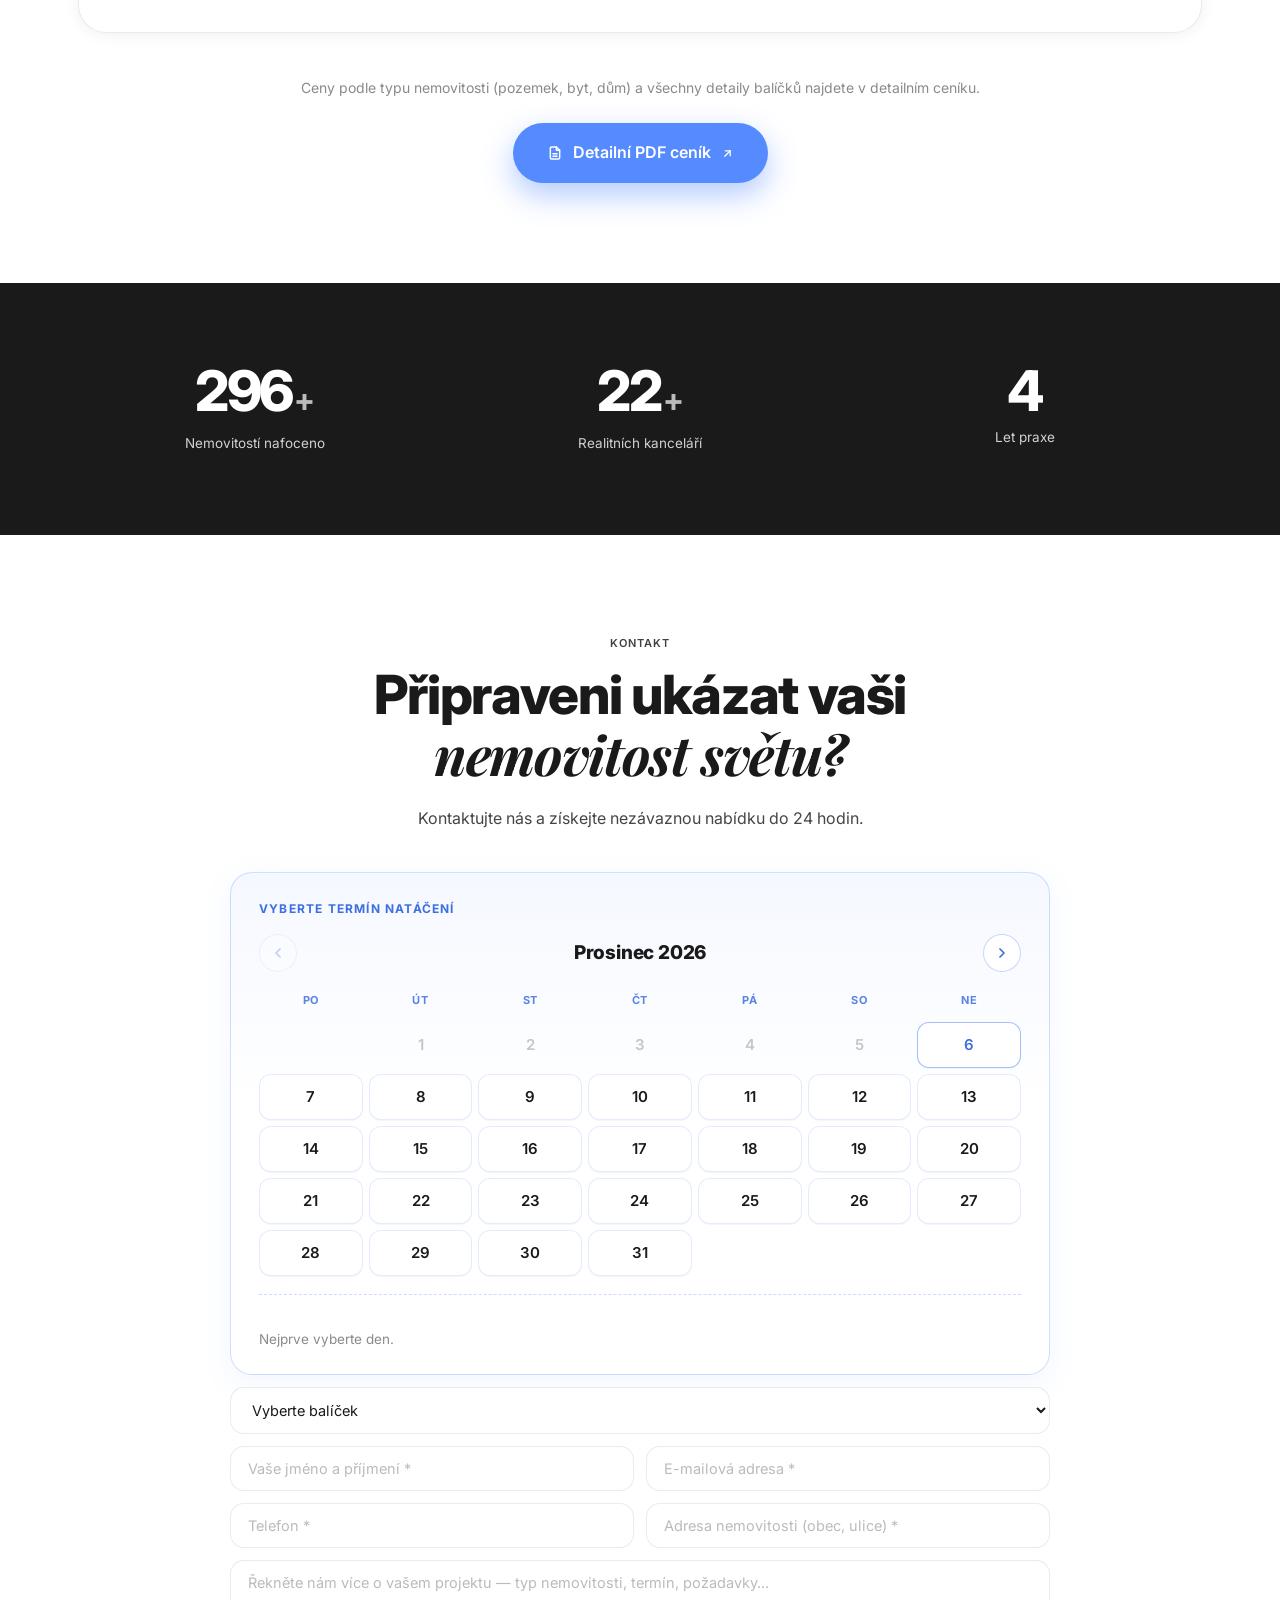
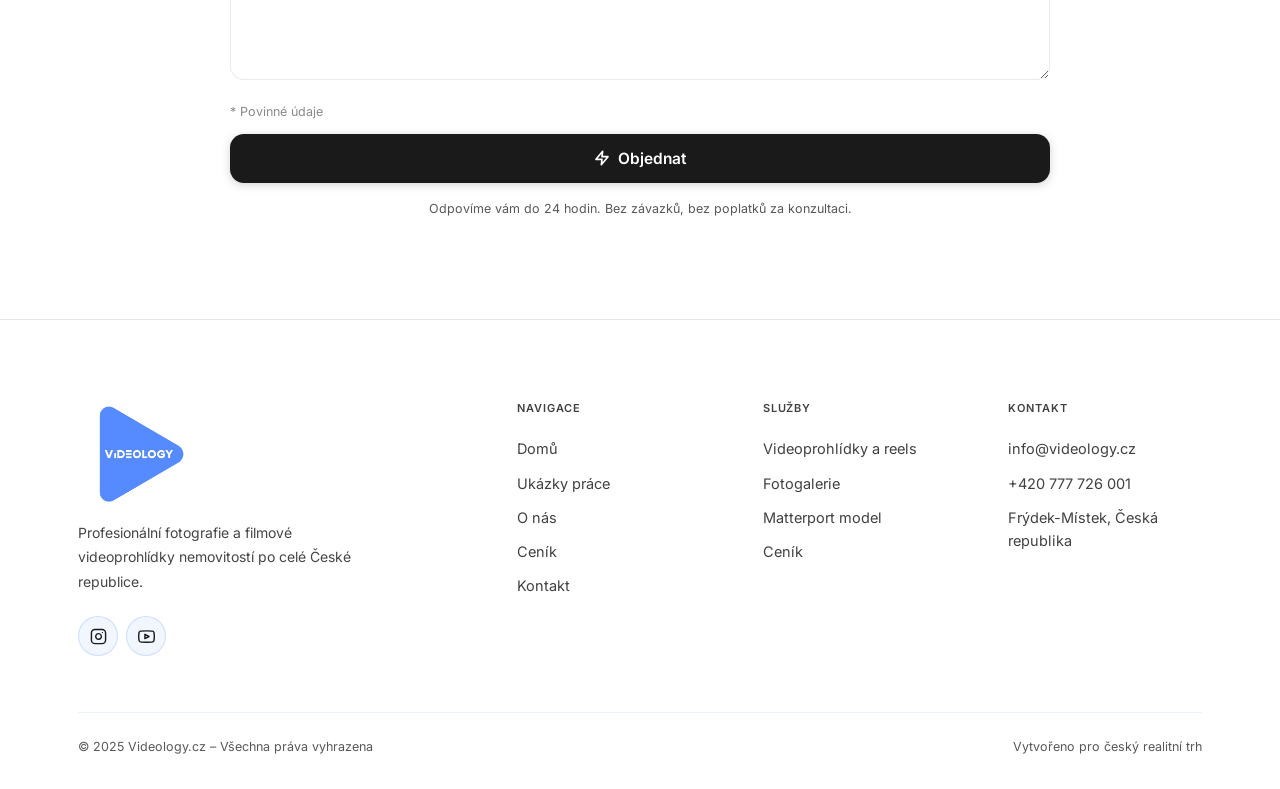
==== commit ccbb0fdc: "Lazy-init Matterport iframe only once its tab becomes visible The embed's WebGL viewer sized itself " ====
--- a/index.html
+++ b/index.html
@@ -277,7 +277,7 @@
         <div class="results-track" id="resultsTrackMatterport" data-track="matterport" hidden>
           <div class="result-card result-card--matterport fade-up" style="--delay:0.1s">
             <iframe
-              src="https://my.matterport.com/show/?m=kLYSdwm4t7Y"
+              data-src="https://my.matterport.com/show/?m=kLYSdwm4t7Y"
               title="Videology.cz – Matterport 3D prohlídka"
               allow="xr-spatial-tracking; gyroscope; accelerometer; fullscreen"
               allowfullscreen></iframe>
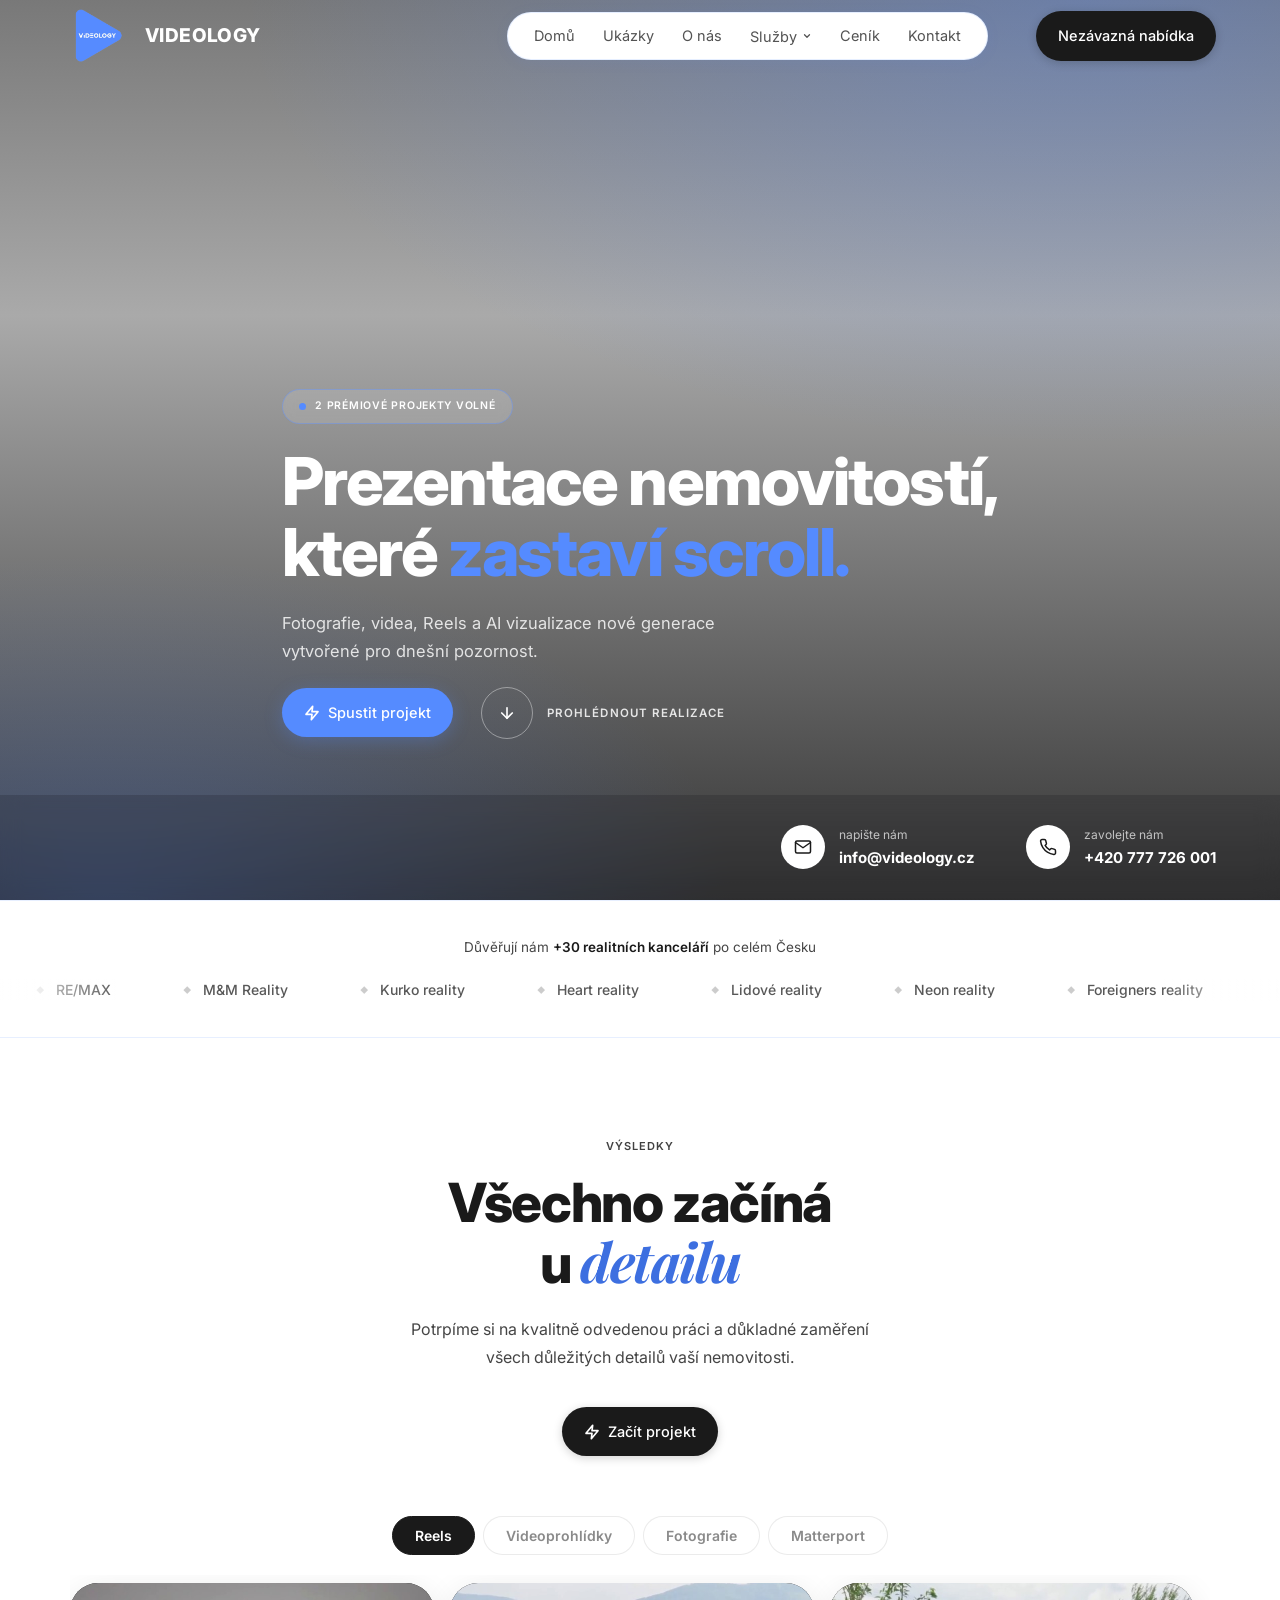
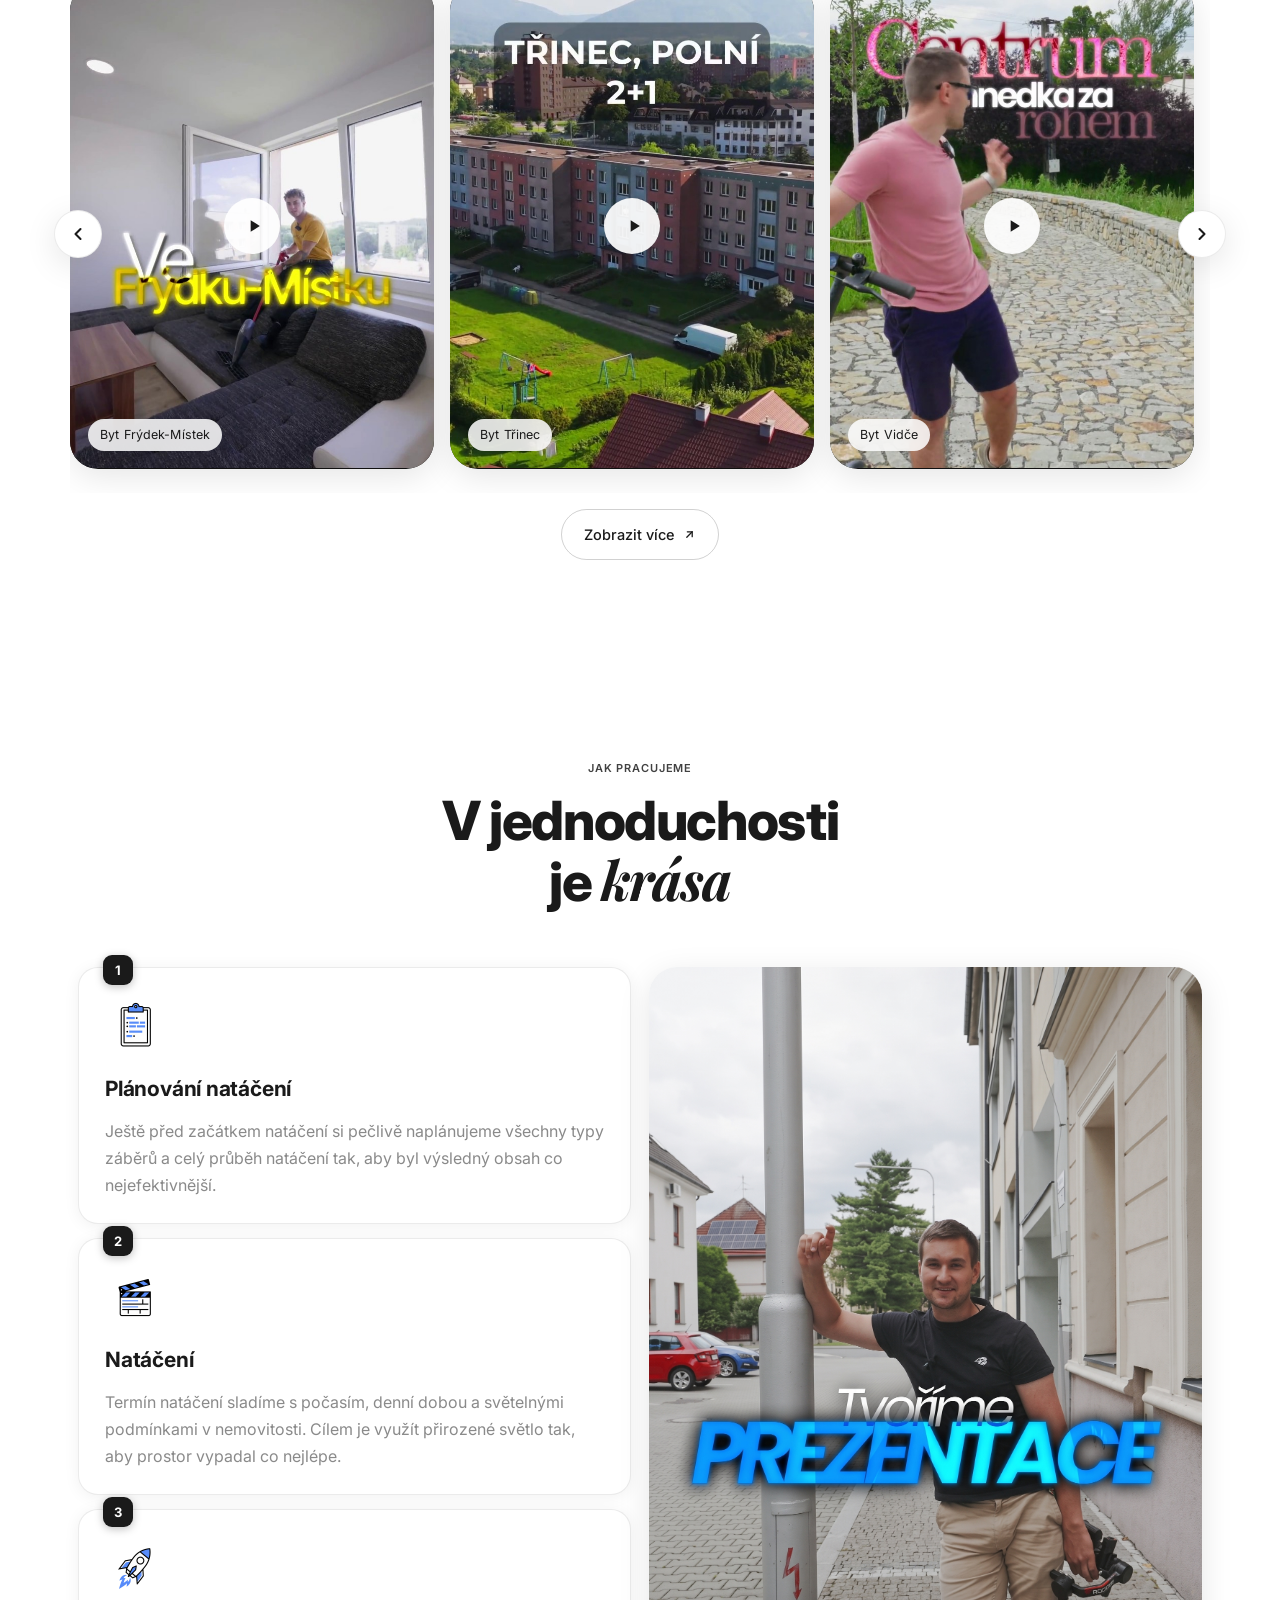
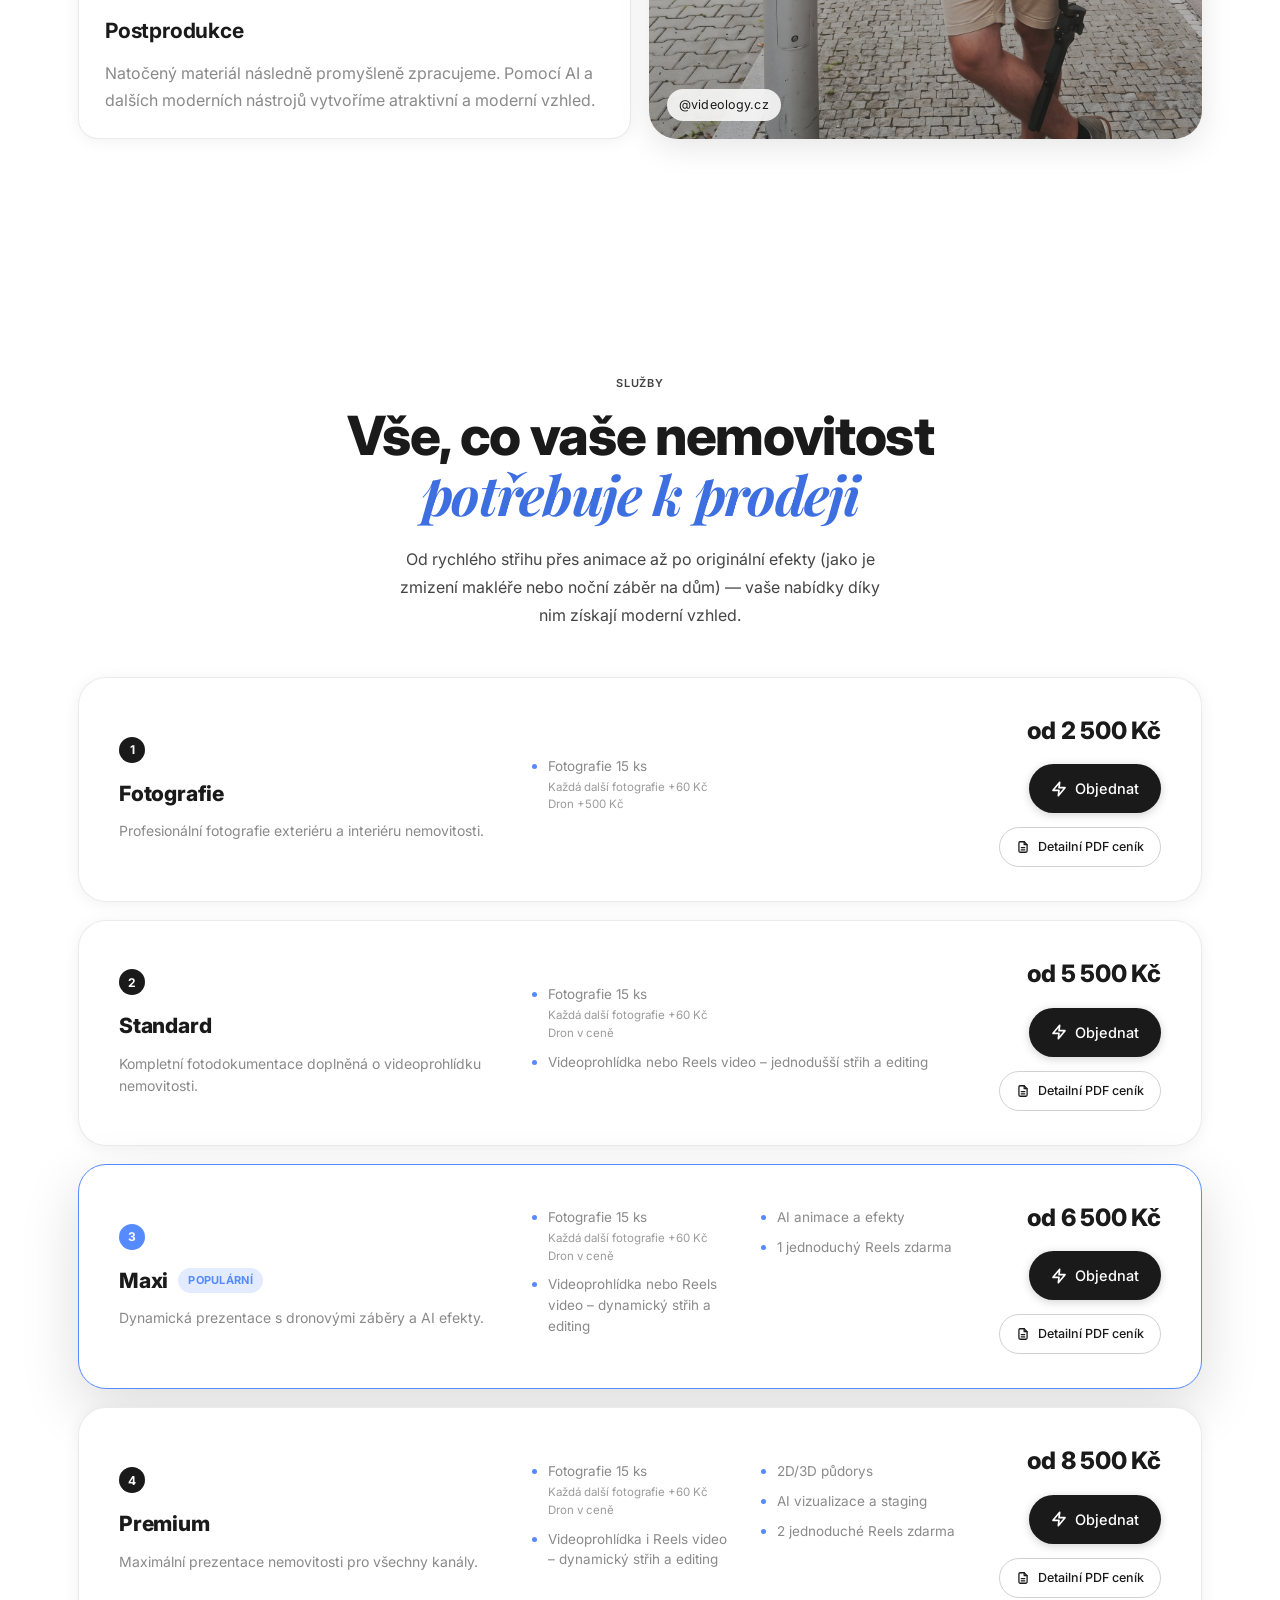
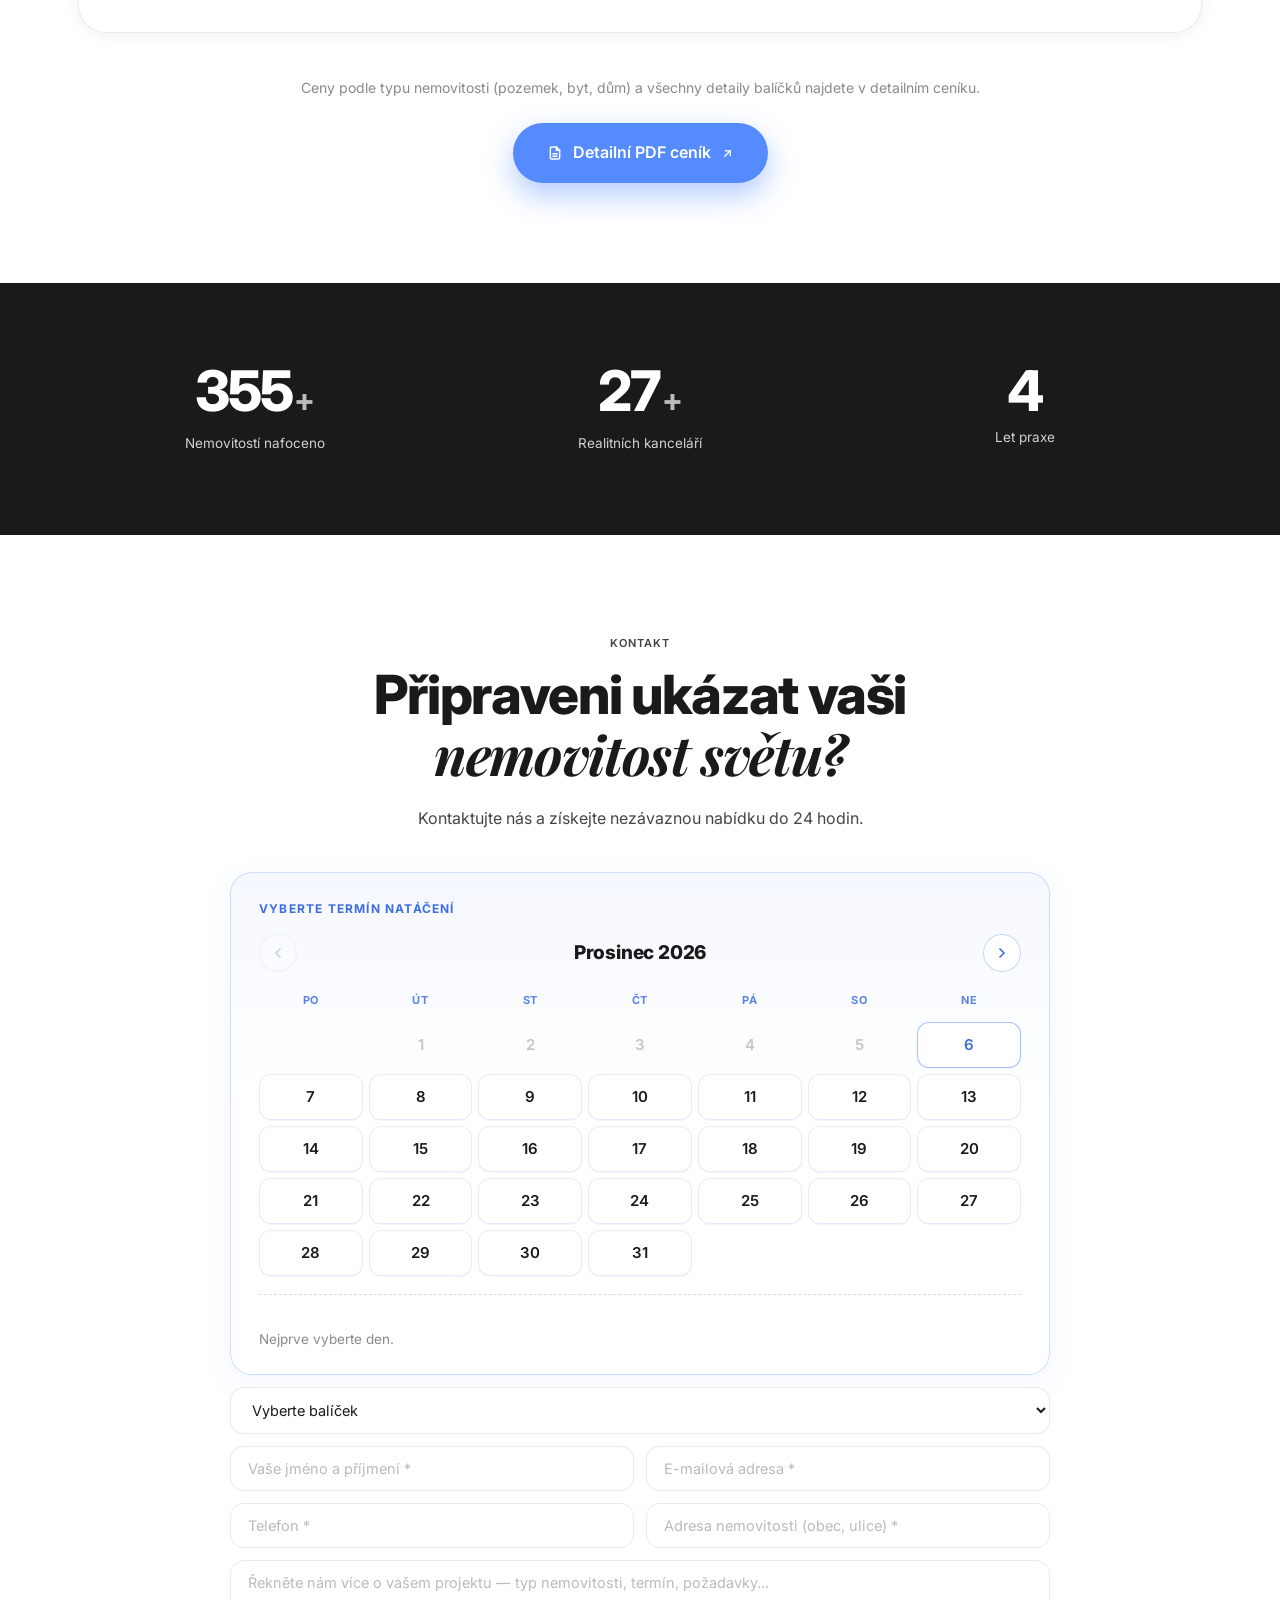
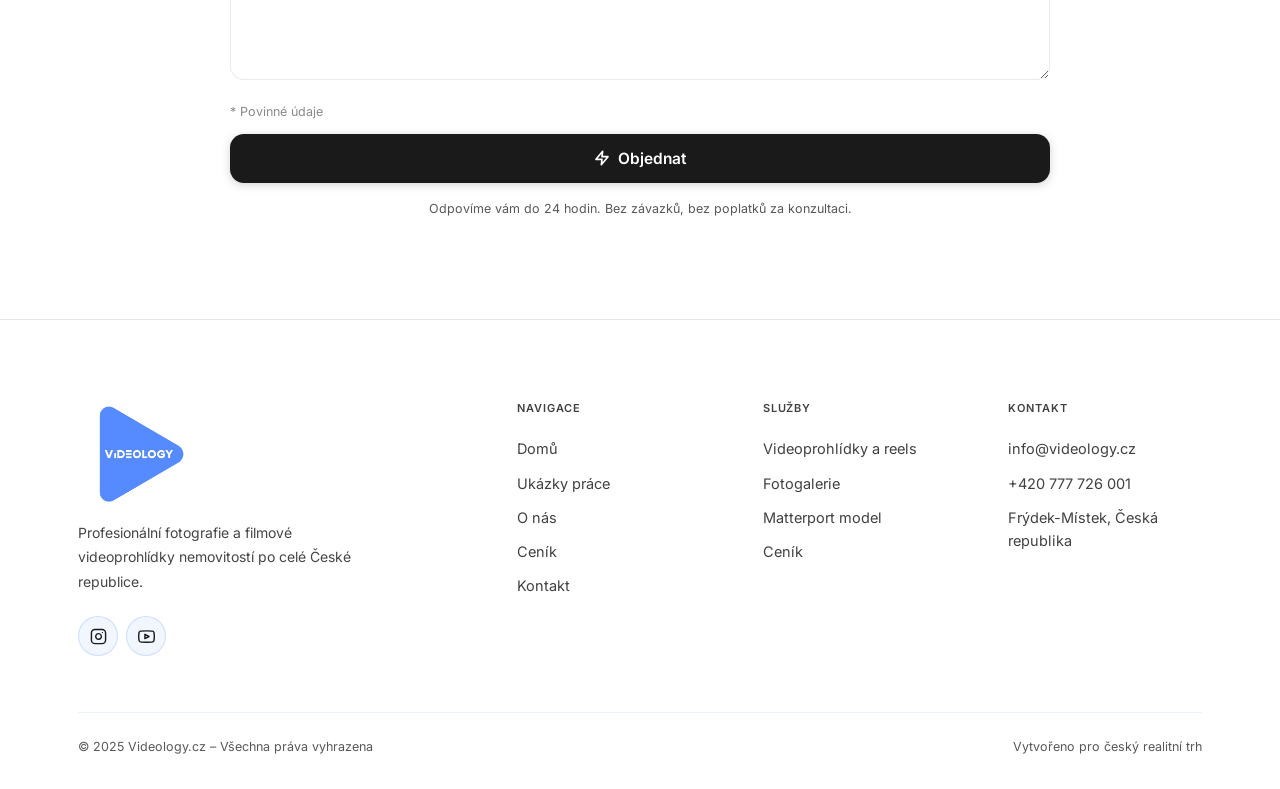
==== commit 1cf55b66: "Add cache-busting query string to css/js includes js/main.js was served with a 3-day Cache-Control m" ====
--- a/index.html
+++ b/index.html
@@ -9,7 +9,7 @@
   <link rel="preconnect" href="https://fonts.googleapis.com">
   <link rel="preconnect" href="https://fonts.gstatic.com" crossorigin>
   <link href="https://fonts.googleapis.com/css2?family=Playfair+Display:ital,wght@0,700;1,400;1,700&family=Inter:wght@300;400;500;600;800&display=swap" rel="stylesheet">
-  <link rel="stylesheet" href="css/style.css">
+  <link rel="stylesheet" href="css/style.css?v=202610231427">
 </head>
 <body>
 
@@ -641,6 +641,6 @@
     </div>
   </footer>
 
-  <script src="js/main.js"></script>
+  <script src="js/main.js?v=202610231427"></script>
 </body>
 </html>
